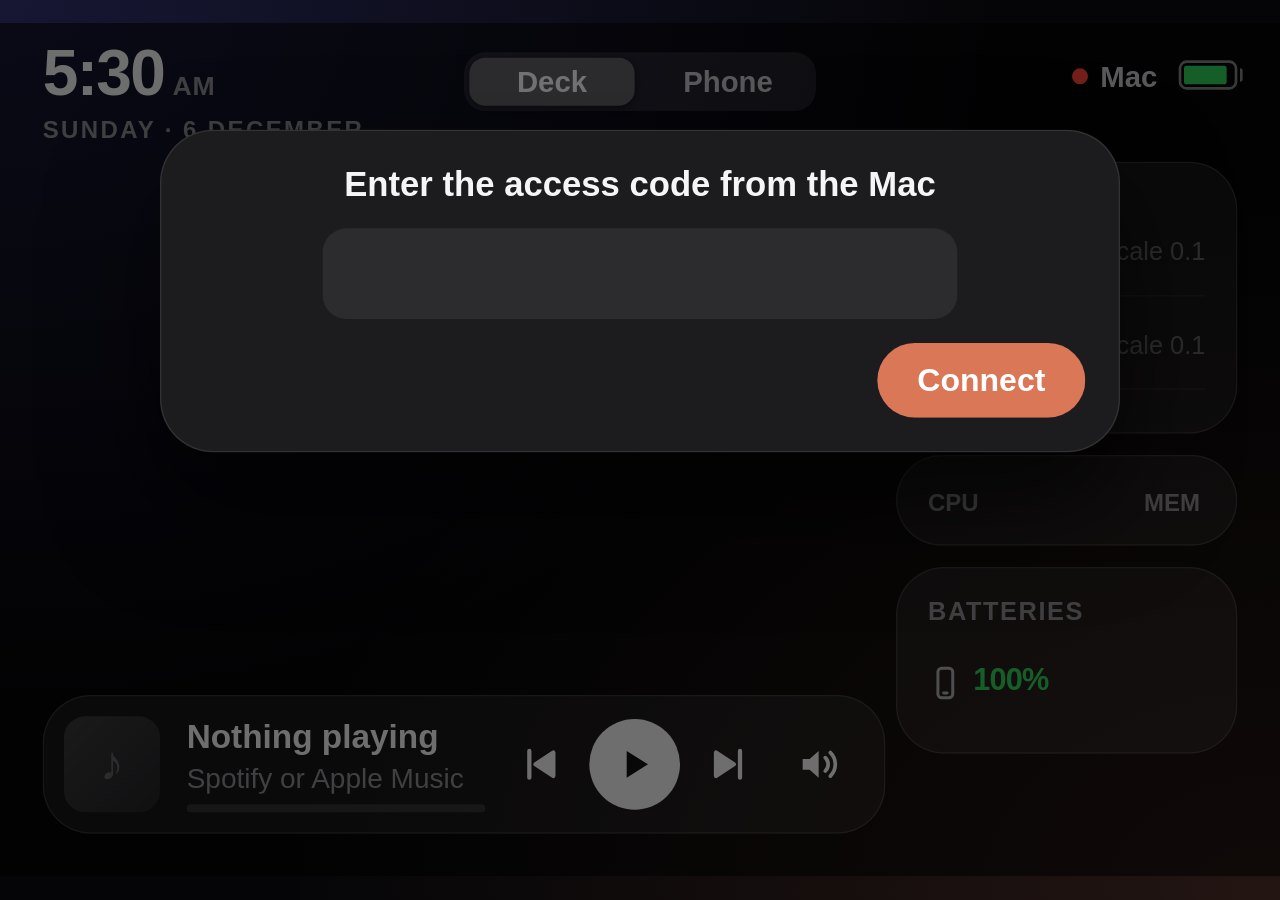
==== Sources/oldphonedeck/web/index.html @ edf85bb1 "Internet with two graphs, and an Activity card - Stats: /stats adds net.historyUp next to the existi" ====
<!DOCTYPE html>
<html>
<head>
<meta charset="utf-8">
<!-- OldPhoneDeck: a Stream Deck–style home for a phone in landscape.
     Must run in iOS 8/9 Safari (iPhone 4S): ES5 syntax only, no fetch, no flex gap, no Intl.
     Modern iPhones additionally get a Phone tab (camera + mic to the Mac) and voice input for Ask Claude. -->
<meta name="viewport" content="width=device-width, initial-scale=1, maximum-scale=1, user-scalable=no, viewport-fit=cover">
<meta name="apple-mobile-web-app-capable" content="yes">
<meta name="mobile-web-app-capable" content="yes">
<meta name="apple-mobile-web-app-status-bar-style" content="black-translucent">
<meta name="apple-mobile-web-app-title" content="OldPhoneDeck">
<meta name="theme-color" content="#050507">
<title>OldPhoneDeck</title>
<style>
  html, body { margin: 0; height: 100%; overflow: hidden; color: #f5f5f7;
    background: radial-gradient(ellipse at 0% 0%, rgba(94,92,230,.20), rgba(0,0,0,0) 55%),
                radial-gradient(ellipse at 100% 100%, rgba(217,119,87,.14), rgba(0,0,0,0) 55%), #050507;
    font: 13px -apple-system, "SF Pro Text", "Helvetica Neue", sans-serif; -webkit-font-smoothing: antialiased;
    -webkit-user-select: none; -webkit-touch-callout: none; -webkit-tap-highlight-color: rgba(0,0,0,0); }
  /* Everything is laid out on a stage 320pt tall; its width follows the screen (480 on a 4S, wider on modern phones). */
  #stage { position: absolute; left: 0; top: 0; width: 480px; height: 320px; overflow: hidden;
    -webkit-transform-origin: 0 0; transform-origin: 0 0; }
  /* Measures the notch / Dynamic Island / home-indicator insets (0 on old iOS, which ignores env()). */
  #safe { position: fixed; left: 0; top: 0; visibility: hidden; pointer-events: none;
    padding: env(safe-area-inset-top) env(safe-area-inset-right) env(safe-area-inset-bottom) env(safe-area-inset-left); }
  .view { position: absolute; left: 0; top: 0; right: 0; bottom: 0; display: none; }
  .view.on { display: block; }

  /* ---- status bar ---- */
  #status { position: absolute; left: 0; right: 0; top: 0; height: 46px; z-index: 5; }
  /* Lock-screen style: big rounded time, small caps date underneath. */
  #clock { position: absolute; left: 16px; top: 5px; line-height: 1; }
  #time { font: 700 24px "SF Pro Rounded", ui-rounded, -apple-system, "Helvetica Neue", sans-serif; letter-spacing: -.6px;
    -webkit-font-feature-settings: "tnum"; font-feature-settings: "tnum"; }
  #ampm { font-size: 10px; font-weight: 700; color: #8e8e93; margin-left: 3px; letter-spacing: .3px; }
  #date { display: block; margin-top: 3px; font-size: 9px; font-weight: 600; letter-spacing: .9px; text-transform: uppercase; color: #8e8e93; }
  #seg { position: absolute; left: 50%; top: 11px; margin-left: -66px; width: 132px; height: 22px; display: none;
    background: rgba(118,118,128,.24); border-radius: 8px; }
  #seg div { float: left; width: 62px; height: 18px; margin: 2px; line-height: 18px; text-align: center;
    font-size: 11px; font-weight: 600; color: #c7c7cc; border-radius: 6px; }
  #seg div.on { background: #636366; color: #fff; box-shadow: 0 1px 3px rgba(0,0,0,.4); }
  #right { position: absolute; right: 16px; top: 14px; font-size: 11px; font-weight: 600; color: #c7c7cc; white-space: nowrap; }
  #link { display: inline-block; width: 6px; height: 6px; border-radius: 3px; background: #ff453a; margin-right: 5px; vertical-align: 1px; }
  #link.ok { background: #30d158; }
  .batt { display: inline-block; width: 20px; height: 9px; border: 1px solid rgba(255,255,255,.5); border-radius: 3px;
    position: relative; vertical-align: -1px; margin-left: 8px; }
  .batt:after { content: ""; position: absolute; right: -3px; top: 2px; width: 1.5px; height: 5px; background: rgba(255,255,255,.5); border-radius: 0 1px 1px 0; }
  .batt i { position: absolute; left: 1px; top: 1px; bottom: 1px; border-radius: 1px; background: #fff; }

  /* ---- keys ---- */
  #keys { position: absolute; top: 76px; width: 316px; }
  .key { position: relative; float: left; width: 70px; margin: 0 12px 14px 0; text-align: center; }
  .key.last { margin-right: 0; }
  .cap { width: 70px; height: 70px; border-radius: 18px; position: relative;
    background: linear-gradient(180deg, #303036 0%, #1b1b1f 100%);
    box-shadow: inset 0 1px 0 rgba(255,255,255,.11), inset 0 -1px 0 rgba(0,0,0,.6), 0 3px 0 #0a0a0c, 0 8px 16px rgba(0,0,0,.55);
    -webkit-transition: -webkit-transform .08s, box-shadow .08s; transition: transform .08s, box-shadow .08s; }
  .cap img { position: absolute; left: 10px; top: 10px; width: 50px; height: 50px; }
  .key.down .cap { -webkit-transform: translateY(2px) scale(.97); transform: translateY(2px) scale(.97);
    box-shadow: inset 0 1px 0 rgba(255,255,255,.06), 0 1px 0 #0a0a0c, 0 2px 6px rgba(0,0,0,.5); }
  .key .label { margin-top: 7px; font-size: 10px; font-weight: 500; color: #aeaeb2; white-space: nowrap; overflow: hidden; text-overflow: ellipsis; }
  .key.empty .cap { background: rgba(255,255,255,.03); box-shadow: inset 0 0 0 1px rgba(255,255,255,.12); }
  .key.empty .cap:after { content: "+"; position: absolute; left: 0; right: 0; top: 16px; font-size: 30px; font-weight: 200; color: #636366; }
  .key.claude .cap { background: linear-gradient(180deg, #e8946f 0%, #c55e39 100%);
    box-shadow: inset 0 1px 0 rgba(255,255,255,.30), inset 0 -1px 0 rgba(0,0,0,.25), 0 3px 0 #6b2d16, 0 8px 18px rgba(217,119,87,.35); }
  .key.claude.down .cap { box-shadow: inset 0 1px 0 rgba(255,255,255,.2), 0 1px 0 #6b2d16, 0 2px 8px rgba(217,119,87,.3); }
  .key.claude svg { position: absolute; left: 17px; top: 17px; }
  .key.claude .label { color: #f2b49c; }
  #hint { position: absolute; top: 290px; font-size: 9.5px; color: #48484a; text-align: center; }

  /* ---- widgets ---- */
  .card { position: absolute; border-radius: 18px; box-sizing: border-box; padding: 11px 12px; overflow: hidden;
    background: rgba(255,255,255,.065); box-shadow: inset 0 0 0 .5px rgba(255,255,255,.12); }
  .card h3 { margin: 0 0 7px; font-size: 9.5px; font-weight: 600; letter-spacing: .6px; text-transform: uppercase; color: #8e8e93; }
  .big { font-size: 24px; font-weight: 600; letter-spacing: -.8px; line-height: 26px; white-space: nowrap; }
  .big small { font-size: 10px; font-weight: 600; color: #8e8e93; letter-spacing: 0; margin-left: 3px; }
  .sub { font-size: 10.5px; color: #c7c7cc; margin-top: 3px; white-space: nowrap; }
  .arrow { color: #64d2ff; font-weight: 700; }
  .arrow.up { color: #30d158; }
  /* Deck Internet card: download and upload, each with its own graph, scale and live value */
  #net h3 { margin-bottom: 4px; white-space: nowrap; overflow: hidden; }
  #netTest { float: right; font-weight: 500; letter-spacing: 0; text-transform: none; color: #8e8e93; }
  .nl { position: relative; height: 15px; line-height: 15px; font-size: 9.5px; color: #8e8e93; white-space: nowrap; overflow: hidden; }
  .nl b { font-size: 12.5px; font-weight: 700; color: #f5f5f7; letter-spacing: -.2px; margin-right: 2px;
    -webkit-font-feature-settings: "tnum"; font-feature-settings: "tnum"; }
  .nl .nmax { position: absolute; right: 0; top: 0; color: #636366; }
  #spark, #sparkUp { display: block; margin: 1px 0 3px; }
  .foot { position: absolute; left: 12px; right: 12px; bottom: 9px; font-size: 9px; color: #636366; white-space: nowrap; overflow: hidden; text-overflow: ellipsis; }
  /* Batteries: compact chips, icon + percentage */
  .chip { float: left; width: 50%; height: 30px; position: relative; box-sizing: border-box; padding-right: 6px; }
  .chip svg { position: absolute; left: 0; top: 8px; width: 13px; height: 13px; }
  .chip b { position: absolute; left: 17px; top: 7px; font-size: 11.5px; font-weight: 600; color: #f5f5f7; letter-spacing: -.3px;
    -webkit-font-feature-settings: "tnum"; font-feature-settings: "tnum"; }
  .chip:nth-child(2n) { padding-left: 6px; }
  .chip:nth-child(2n) svg { left: 6px; }
  .chip:nth-child(2n) b { left: 23px; }
  .chip b.mid { color: #ffd60a; }
  .chip b.low { color: #ff453a; }
  .chip b.chg { color: #30d158; }
  .empty-note { font-size: 10px; color: #636366; }
  /* Activity card in the Deck: CPU and GPU over the last 10 minutes, memory and its pressure, swap, busiest apps */
  .cx h3 { position: absolute; left: 12px; right: 12px; top: 9px; margin: 0; white-space: nowrap; overflow: hidden; text-overflow: ellipsis; }
  .cx .cbody { position: absolute; left: 12px; right: 12px; top: 30px; bottom: 10px; }
  .ag, .amem, .atop, .anote { position: absolute; }
  .al { height: 16px; line-height: 14px; font-size: 10px; font-weight: 600; letter-spacing: .3px; color: #8e8e93; white-space: nowrap; overflow: hidden; }
  .al b { font-size: 13px; font-weight: 700; letter-spacing: -.2px; color: #f5f5f7; margin-left: 4px;
    -webkit-font-feature-settings: "tnum"; font-feature-settings: "tnum"; }
  .al .asw { margin-left: 8px; font-weight: 500; letter-spacing: 0; }
  .ag canvas { position: absolute; display: block; }
  .abar { position: absolute; left: 0; right: 0; top: 18px; height: 7px; border-radius: 4px; background: rgba(255,255,255,.12); overflow: hidden; }
  .abar i { display: block; height: 100%; width: 0; border-radius: 4px; background: #30d158; }
  .abar i.warn { background: #ffd60a; }
  .abar i.critical { background: #ff453a; }
  .atop { font-size: 10.5px; line-height: 14px; color: #aeaeb2; white-space: nowrap; overflow: hidden; text-overflow: ellipsis; }
  .atop b { color: #f5f5f7; font-weight: 600; }
  /* One 34pt row (little room): CPU and GPU with a small graph each, then memory with its bar. */
  .arow .ag .al { height: 34px; line-height: 34px; }
  .arow .amem .al { height: 22px; line-height: 24px; }
  .arow .abar { top: 23px; height: 5px; }
  .arow .asw { display: none; }
  .anote { left: 0; right: 0; top: 0; font-size: 11px; line-height: 15px; color: #8e8e93; display: none; background: transparent; }
  .acard.off .ag, .acard.off .amem, .acard.off .atop { visibility: hidden; }
  .acard.off .anote { display: block; }
  /* Deck on a phone in landscape: one 34pt strip, CPU and memory only. */
  .astrip h3, .astrip canvas, .astrip .abar, .astrip .asw, .astrip .atop { display: none; }
  .astrip .cbody { top: 0; bottom: 0; }
  .astrip .anote { line-height: 34px; white-space: nowrap; overflow: hidden; text-overflow: ellipsis; }
  .astrip .al { height: 34px; line-height: 34px; font-size: 9px; letter-spacing: 0; }
  .astrip .amem .al { text-align: right; }
  .astrip .al b { font-size: 12px; margin-left: 2px; }
  .astrip .al b.warn { color: #ffd60a; }
  .astrip .al b.critical { color: #ff453a; }
  /* ---- now playing ---- */
  #music { position: absolute; height: 52px; padding: 0; }
  #mArt { position: absolute; left: 8px; top: 8px; width: 36px; height: 36px; border-radius: 8px;
    background: linear-gradient(135deg, #3a3a3c, #232326); box-shadow: 0 2px 6px rgba(0,0,0,.4); }
  #mArt.none { visibility: hidden; }
  #mNote { position: absolute; left: 8px; top: 8px; width: 36px; height: 36px; border-radius: 8px; text-align: center;
    line-height: 36px; font-size: 18px; color: #636366; background: linear-gradient(135deg, #3a3a3c, #232326); }
  #mInfo { position: absolute; left: 54px; right: 150px; top: 9px; }
  #mTitle { font-size: 12.5px; font-weight: 600; white-space: nowrap; overflow: hidden; text-overflow: ellipsis; }
  #mArtist { font-size: 10.5px; color: #8e8e93; margin-top: 2px; white-space: nowrap; overflow: hidden; text-overflow: ellipsis; }
  #mProg { position: absolute; left: 54px; right: 150px; bottom: 8px; height: 3px; border-radius: 2px; background: rgba(255,255,255,.12); overflow: hidden; }
  #mProg i { display: block; height: 100%; width: 0; background: rgba(255,255,255,.75); border-radius: 2px; }
  #mBtns { position: absolute; right: 8px; top: 9px; width: 138px; height: 34px; }
  .mb { float: left; width: 34px; height: 34px; border-radius: 17px; position: relative; }
  .mb svg { position: absolute; left: 9px; top: 9px; }
  .mb.play { background: #f5f5f7; margin: 0 1px; }
  .mb.down { -webkit-transform: scale(.9); transform: scale(.9); opacity: .7; }
  .mb.vol.on { background: #3a3a3c; }
  /* volume strip: replaces title + progress while open */
  .mvol { position: absolute; left: 6px; right: 146px; top: 9px; height: 34px; display: none; }
  .card.vol .mvol { display: block; }
  #music.vol #mInfo, #music.vol #mProg, #music.vol #mArt, #music.vol #mNote { display: none; }
  .vstep { position: absolute; top: 0; width: 30px; height: 34px; line-height: 32px; text-align: center; font-size: 20px; font-weight: 500; color: #f5f5f7; }
  .vstep.down { opacity: .5; }
  .vstep.vdn { left: 0; }
  .vstep.vup { right: 0; }
  .mvolbar { position: absolute; left: 32px; right: 32px; top: 6px; height: 22px; border-radius: 11px; background: rgba(255,255,255,.12); overflow: hidden; }
  .mvolbar i { position: absolute; left: 0; top: 0; bottom: 0; width: 0; background: #0a84ff; }
  .mvolbar.sending i { background: #5e9fe0; }
  .mvolbar.sending .mvollbl { opacity: .7; }
  .mvollbl { position: absolute; left: 0; right: 0; top: 0; line-height: 22px; text-align: center; font-size: 10.5px; font-weight: 600; color: #fff;
    text-shadow: 0 1px 2px rgba(0,0,0,.6); }

  /* ---- Phone tab (modern iPhones) ---- */
  #pvBox { position: absolute; left: 16px; top: 42px; height: 264px; border-radius: 18px; overflow: hidden;
    background: #111114; box-shadow: inset 0 0 0 .5px rgba(255,255,255,.12); }
  #pv { width: 100%; height: 100%; object-fit: cover; display: block; }
  #pvOff { position: absolute; left: 0; right: 0; top: 122px; text-align: center; color: #636366; font-size: 12px; }
  #pCtl { position: absolute; top: 42px; }
  .pbtn { height: 52px; border-radius: 15px; margin-bottom: 9px; padding: 9px 13px; box-sizing: border-box;
    background: linear-gradient(180deg, #303036 0%, #1b1b1f 100%);
    box-shadow: inset 0 1px 0 rgba(255,255,255,.10), 0 3px 0 #0a0a0c, 0 6px 12px rgba(0,0,0,.5); }
  .pbtn b { display: block; font-size: 12px; font-weight: 600; }
  .pbtn span { display: block; font-size: 10px; color: #8e8e93; margin-top: 2px; white-space: nowrap; overflow: hidden; text-overflow: ellipsis; }
  .pbtn.small { height: 36px; padding-top: 11px; }
  .pbtn.on { background: linear-gradient(180deg, #34c759 0%, #248a3d 100%); box-shadow: inset 0 1px 0 rgba(255,255,255,.25), 0 3px 0 #0f3d1b, 0 6px 14px rgba(52,199,89,.3); }
  .pbtn.on span { color: #d8f5df; }
  .pbtn.down { -webkit-transform: translateY(2px); transform: translateY(2px); }
  #pNote { font-size: 9.5px; color: #8e8e93; line-height: 13px; margin-top: 4px; word-break: break-all; }
  #pSetup { position: absolute; left: 16px; right: 16px; top: 42px; border-radius: 18px; padding: 14px; background: #1c1c1e;
    box-shadow: inset 0 0 0 .5px rgba(255,255,255,.1); display: none; }
  #pSetup h2 { margin: 0 0 10px; font-size: 13px; font-weight: 600; }
  #pSetup p { margin: 0 0 8px; font-size: 11.5px; line-height: 16px; color: #d1d1d6; }
  #pSetup a { color: #64d2ff; }

  /* ---- sheets ---- */
  .scrim { position: absolute; left: 0; top: 0; right: 0; bottom: 0; background: rgba(0,0,0,.55); z-index: 10; display: none; }
  .scrim.on { display: block; }
  .sheet { position: absolute; top: 8px; left: 50%; width: 360px; margin-left: -180px; border-radius: 20px; padding: 13px; box-sizing: border-box;
    background: #1c1c1e; box-shadow: inset 0 0 0 .5px rgba(255,255,255,.1), 0 20px 40px rgba(0,0,0,.6); }
  .sheet h2 { margin: 0 0 9px; font-size: 13px; font-weight: 600; }
  .sheet h2 small { font-size: 10.5px; font-weight: 500; color: #8e8e93; }
  .dot { display: inline-block; width: 8px; height: 8px; border-radius: 4px; background: #d97757; margin-right: 6px; }
  #askText { width: 100%; height: 56px; box-sizing: border-box; border: 0; border-radius: 11px; padding: 8px 10px; resize: none;
    background: #2c2c2e; color: #fff; font: 14px -apple-system, "Helvetica Neue", sans-serif; -webkit-user-select: text; outline: none; }
  .btns { margin-top: 9px; overflow: hidden; }
  .btn { float: right; margin-left: 8px; padding: 0 15px; height: 28px; line-height: 28px; border-radius: 14px; font-size: 12px; font-weight: 600;
    background: #3a3a3c; color: #fff; }
  .btn.primary { background: #d97757; }
  .opt { float: left; font-size: 10.5px; color: #8e8e93; line-height: 28px; }
  .opt input { vertical-align: -2px; }
  #askMic { float: left; width: 28px; height: 28px; border-radius: 14px; background: #3a3a3c; margin-right: 8px; position: relative; display: none; }
  #askMic.live { background: #ff453a; }
  #askMic svg { position: absolute; left: 7px; top: 5px; }
  #edit .sheet { left: 8px; right: 8px; width: auto; margin-left: 0; top: 8px; bottom: 8px; padding: 10px 10px 0; }
  #filter { position: absolute; left: 10px; right: 150px; top: 10px; height: 28px; box-sizing: border-box; border: 0; border-radius: 9px;
    background: #2c2c2e; color: #fff; padding: 0 10px; font-size: 13px; outline: none; -webkit-user-select: text; }
  #edit .btns { position: absolute; right: 10px; top: 10px; margin: 0; }
  #editCount { position: absolute; left: 12px; top: 44px; font-size: 10px; color: #8e8e93; }
  #editSlots { position: absolute; right: 12px; top: 40px; font-size: 10px; color: #8e8e93; }
  #editSlots span { display: inline-block; margin-left: 4px; padding: 0 8px; height: 18px; line-height: 18px; border-radius: 9px;
    background: #2c2c2e; color: #c7c7cc; font-weight: 600; }
  #editSlots span.on { background: #0a84ff; color: #fff; }
  #editList { position: absolute; left: 6px; right: 6px; top: 60px; bottom: 0; overflow-y: scroll; -webkit-overflow-scrolling: touch; }
  .erow { height: 34px; position: relative; border-bottom: .5px solid rgba(255,255,255,.08); }
  .erow img { position: absolute; left: 30px; top: 4px; width: 26px; height: 26px; }
  .erow .nm { position: absolute; left: 64px; right: 40px; top: 9px; font-size: 13px; white-space: nowrap; overflow: hidden; text-overflow: ellipsis; }
  .erow .ck { position: absolute; left: 4px; top: 8px; width: 18px; height: 18px; border-radius: 9px; box-shadow: inset 0 0 0 1.5px #48484a;
    text-align: center; line-height: 18px; font-size: 11px; font-weight: 700; color: #fff; }
  .erow.on .ck { background: #0a84ff; box-shadow: none; }
  .erow .up { position: absolute; right: 4px; top: 4px; width: 30px; height: 26px; line-height: 26px; text-align: center; color: #8e8e93; }
  .erow.full { opacity: .35; }

  #toast { position: absolute; left: 50%; top: 38px; -webkit-transform: translateX(-50%); transform: translateX(-50%); z-index: 20;
    background: rgba(44,44,46,.95); padding: 6px 12px; border-radius: 12px; font-size: 11px; font-weight: 500; white-space: nowrap; display: none; }
  #login .sheet { top: 40px; text-align: center; }
  #code { width: 70%; height: 32px; border: 0; border-radius: 9px; background: #2c2c2e; color: #fff; text-align: center; font-size: 16px; }
</style>
</head>
<body>
<div id="safe"></div>
<div id="stage">
  <div id="toast"></div>

  <!-- The deck: 8 keys + widgets -->
  <div id="deck" class="view on">
    <div id="keys"></div>
    <div id="hint">Hold any key to choose apps</div>
    <div id="music" class="card">
      <div id="mNote">♪</div><img id="mArt" class="none" alt="">
      <div id="mInfo"><div id="mTitle">Nothing playing</div><div id="mArtist">Spotify or Apple Music</div></div>
      <div id="mProg"><i id="mProgFill"></i></div>
      <div id="mVol" class="mvol"><div class="vstep vdn" id="mVolDown">&minus;</div><div id="mVolBar" class="mvolbar"><i id="mVolFill"></i><div id="mVolLbl" class="mvollbl"></div></div><div class="vstep vup" id="mVolUp">+</div></div>
      <div id="mBtns">
        <div class="mb" id="mPrev"><svg width="16" height="16" viewBox="0 0 16 16"><path d="M3.5 3v10M12.5 3.6v8.8L5.8 8z" fill="#f5f5f7" stroke="#f5f5f7" stroke-width="1.6" stroke-linejoin="round" stroke-linecap="round"/></svg></div>
        <div class="mb play" id="mPlay"></div>
        <div class="mb" id="mNext"><svg width="16" height="16" viewBox="0 0 16 16"><path d="M12.5 3v10M3.5 3.6v8.8L10.2 8z" fill="#f5f5f7" stroke="#f5f5f7" stroke-width="1.6" stroke-linejoin="round" stroke-linecap="round"/></svg></div>
        <div class="mb vol" id="mVolBtn"><svg width="16" height="16" viewBox="0 0 16 16"><path d="M2 6h2.6L8 3v10L4.6 10H2z" fill="#f5f5f7"/><path d="M10.5 5.5a3.5 3.5 0 0 1 0 5M12.4 3.6a6.2 6.2 0 0 1 0 8.8" stroke="#f5f5f7" stroke-width="1.4" fill="none" stroke-linecap="round"/></svg></div>
      </div>
    </div>
    <div id="net" class="card">
      <h3><span id="netTest"></span><span id="netTitle">Internet</span></h3>
      <div class="nl"><span class="arrow">↓</span> <b id="down">–</b>Mbps<span class="nmax" id="downMax"></span></div>
      <canvas id="spark" width="208" height="36"></canvas>
      <div class="nl"><span class="arrow up">↑</span> <b id="up">–</b>Mbps<span class="nmax" id="upMax"></span></div>
      <canvas id="sparkUp" width="208" height="36"></canvas>
    </div>
    <div id="act" class="card cx"><h3>Activity</h3><div class="cbody"></div></div>
    <div id="bat" class="card"><h3>Batteries</h3><div id="batList"></div></div>
  </div>

  <!-- Modern iPhones only: camera + mic to the Mac (needs HTTPS) -->
  <div id="phone" class="view">
    <div id="pvBox"><video id="pv" playsinline muted autoplay></video><div id="pvOff">Camera off</div></div>
    <div id="pCtl">
      <div class="pbtn" id="pCam"><b>Camera</b><span>Off</span></div>
      <div class="pbtn" id="pMic"><b>Microphone</b><span>Off</span></div>
      <div class="pbtn small" id="pFlip"><b>Flip camera</b></div>
      <div id="pNote"></div>
    </div>
    <div id="pSetup">
      <h2>One-time setup for camera &amp; mic</h2>
      <p>1. <a href="/oldphonedeck.mobileconfig">Download the OldPhoneDeck profile</a>, tap <b>Allow</b>, then Settings → <b>Profile Downloaded</b> → Install.</p>
      <p>2. Settings → General → About → <b>Certificate Trust Settings</b> → turn on OldPhoneDeck CA.</p>
      <p>3. Open the <a id="httpsLink" href="#">secure deck</a>, then Share → Add to Home Screen.</p>
    </div>
  </div>

  <div id="status">
    <div id="clock"><span id="time">–</span><span id="ampm"></span><span id="date"></span></div>
    <div id="seg"><div data-view="deck" class="on">Deck</div><div data-view="phone">Phone</div></div>
    <div id="right"><span id="link"></span><span id="macName">Mac</span><span id="phoneBatt" style="display:none"><span class="batt"><i id="phoneBattFill"></i></span></span></div>
  </div>

  <!-- Ask Claude -->
  <div id="claude" class="scrim">
    <div class="sheet">
      <h2><span class="dot"></span>Take a note <small>· starts a new Claude chat</small></h2>
      <textarea id="askText" placeholder="Tap 🎤 on the keyboard and speak…"></textarea>
      <div class="btns">
        <div id="askMic"><svg width="14" height="18" viewBox="0 0 14 18"><rect x="4" y="0" width="6" height="11" rx="3" fill="#fff"/><path d="M1 8a6 6 0 0 0 12 0M7 14v3" stroke="#fff" stroke-width="1.6" fill="none" stroke-linecap="round"/></svg></div>
        <div class="btn primary" id="askSend">Start chat</div>
        <div class="btn" id="askCancel">Cancel</div>
      </div>
    </div>
  </div>

  <!-- Choose the 7 apps -->
  <div id="edit" class="scrim">
    <div class="sheet">
      <input id="filter" placeholder="Search apps" autocorrect="off" autocapitalize="none">
      <div class="btns"><div class="btn primary" id="editSave">Save</div><div class="btn" id="editCancel">Cancel</div></div>
      <div id="editCount"></div>
      <div id="editSlots">Keys<span data-n="7">8</span><span data-n="9">10</span><span data-n="11">12</span></div>
      <div id="editList"></div>
    </div>
  </div>

  <div id="login" class="scrim">
    <div class="sheet">
      <h2>Enter the access code from the Mac</h2>
      <input id="code" autocapitalize="none" autocorrect="off">
      <div class="btns"><div class="btn primary" id="go">Connect</div></div>
    </div>
  </div>
</div>

<script>
(function () {
  'use strict';
  var $ = function (id) { return document.getElementById(id); };
  var APP_SLOTS = 7;   // app keys; Take note is one more. Set from the Mac (/launcher "slots"): 7, 9 or 11
  var KEY = 70, GAP = 12, ROWH = 104;   // key cap, gap between keys, row height (cap + label + margin)
  function keyCols() { return (APP_SLOTS + 1) / 2; }
  function keysW() { return keyCols() * (KEY + GAP) - GAP; }
  // Places the key grid inside a box: shrinks it (never enlarges) to fit, centers it horizontally.
  function placeKeys(left, top, avail) {
    var s = Math.min(1, avail / keysW()), k = $('keys');
    k.style.width = keysW() + 'px';
    k.style.webkitTransformOrigin = k.style.transformOrigin = '0 0';
    k.style.webkitTransform = k.style.transform = 'scale(' + s + ')';
    px(k, { left: left + (avail - keysW() * s) / 2, top: top });
    return Math.round(2 * ROWH * s);
  }
  var modern = 'isSecureContext' in window;   // iOS 11.1+; the 4S is never "modern"

  // ---------- plumbing ----------
  function store(k, v) { try { if (v === undefined) return localStorage.getItem(k); localStorage.setItem(k, v); } catch (e) { return null; } }
  var m = /k=([a-z0-9]+)/.exec(location.hash);
  var token = m ? m[1] : store('token');
  if (m) store('token', token);
  function url(path, extra) { return path + '?k=' + token + (extra ? '&' + extra : ''); }
  function xhr(method, path, body, cb) {
    var r = new XMLHttpRequest();
    r.open(method, path, true);
    if (body !== null && body !== undefined) r.setRequestHeader('Content-Type', 'application/x-www-form-urlencoded');
    r.onload = function () {
      // The Mac refuses actions that type or run things when the page is on plain http (see Security.swift).
      if (r.status === 403 && r.responseText.indexOf('HTTPS required') === 0) toast('Only from the https page');
      if (cb) cb(r.status, r.responseText);
    };
    r.onerror = function () { if (cb) cb(0, ''); };
    r.send(body === undefined ? null : body);
  }
  function toast(msg) {
    var t = $('toast'); t.textContent = msg; t.style.display = 'block';
    clearTimeout(toast.t); toast.t = setTimeout(function () { t.style.display = 'none'; }, 1700);
  }
  // Tap handler: instant on touch (no 300 ms delay), works with a mouse too, shows a pressed state.
  function tap(el, fn, hold) {
    var moved, held, timer;
    el.addEventListener('touchstart', function (e) {
      moved = false; held = false; el.className += ' down';
      if (hold) timer = setTimeout(function () { held = true; unpress(); hold(e); }, 550);
    });
    el.addEventListener('touchmove', function () { moved = true; clearTimeout(timer); unpress(); });
    el.addEventListener('touchend', function (e) {
      e.preventDefault(); clearTimeout(timer); unpress();
      if (!moved && !held) fn(e);
    });
    el.addEventListener('click', function (e) { fn(e); });
    function unpress() { el.className = el.className.replace(/ down/g, ''); }
  }
  function px(el, props) { for (var k in props) el.style[k] = props[k] + 'px'; }

  // ---------- layout ----------
  // Landscape: the stage is 320pt tall and as wide as the screen's shape (480 on a 4S, ~700 on an iPhone 17).
  // Portrait (modern phones held upright): 360pt wide, keys on top, widgets below.
  // The stage sits inside the safe area; the page background fills the rest of the screen.
  var W = 480, H = 320, portrait = false;
  function insets() {
    var cs = window.getComputedStyle($('safe'));
    return { t: parseFloat(cs.paddingTop) || 0, r: parseFloat(cs.paddingRight) || 0,
             b: parseFloat(cs.paddingBottom) || 0, l: parseFloat(cs.paddingLeft) || 0 };
  }
  function fit() {
    var iw = window.innerWidth, ih = window.innerHeight, ins = insets();
    var aw = iw - ins.l - ins.r, ah = ih - ins.t - ins.b;
    portrait = modern && ah > aw * 1.2;
    if (portrait) { W = 360; H = Math.max(520, Math.round(360 * ah / aw)); }
    else { H = 320; W = Math.max(480, Math.min(760, Math.round(320 * aw / ah))); }
    var s = Math.min(aw / W, ah / H), st = $('stage');
    st.style.width = W + 'px'; st.style.height = H + 'px';
    st.style.webkitTransform = st.style.transform = 'scale(' + s + ')';
    st.style.left = ins.l + (aw - W * s) / 2 + 'px';
    st.style.top = ins.t + (ah - H * s) / 2 + 'px';
    layout();
  }
  function layout() {
    // Compact widgets: Internet (number + small graph) and Batteries (icon + %), stacked in one narrow column.
    var net = $('net'), bat = $('bat'), act = $('act'), cardW, netH = 104, batH, actH, actW = 0, actMode;
    net.className = bat.className = 'card';
    $('hint').style.display = 'none';
    if (portrait) {
      // Everything in one centered stack: keys, now playing, then the two widgets side by side.
      var kh = Math.round(2 * ROWH * Math.min(1, (W - 32) / keysW()));
      actH = 140; actW = W - 32; actMode = 'wide';   // under the two widgets, full width: graphs side by side, memory, busiest apps
      var stackH = kh + 8 + 58 + 12 + netH + 10 + actH, top = Math.max(90, Math.round((H - stackH) / 2) + 10);
      $('seg').style.top = '50px';
      placeKeys(16, top, W - 32);
      px($('music'), { left: 16, top: top + kh + 4, width: W - 32 });
      cardW = (W - 42) / 2; batH = netH;
      var cardTop = top + kh + 4 + 58 + 12;
      px(net, { left: 16, top: cardTop, width: cardW, height: netH });
      px(bat, { left: 16 + cardW + 10, top: cardTop, width: cardW });
      px(act, { left: 16, top: cardTop + netH + 10, width: W - 32, height: actH });
      var pvH = Math.round((W - 32) * 3 / 4);
      px($('pvBox'), { left: 16, top: 72, width: W - 32, height: pvH });
      px($('pCtl'), { left: 16, top: 72 + pvH + 14, width: W - 32 });
    } else {
      $('seg').style.top = '11px';
      cardW = W >= 640 ? 150 : 128;
      var right = W - 16, colLeft = right - cardW;
      var keysArea = colLeft - 16 - 16;                       // left column: keys on top, now playing below
      placeKeys(16, 52, keysArea);
      px($('music'), { left: 16, top: 252, width: Math.max(316, keysArea) });
      // The column is 252pt tall: Internet's two graphs, a 34pt Activity strip (CPU and memory: is the Mac
      // struggling?) and two rows of batteries. GPU, swap and busiest apps show when the phone is upright.
      netH = 102; actH = 34; actMode = 'strip';
      batH = 304 - (52 + netH + 8 + actH + 8);
      px(net, { left: colLeft, top: 52, width: cardW, height: netH });
      px(act, { left: colLeft, top: 52 + netH + 8, width: cardW, height: actH });
      px(bat, { left: colLeft, top: 52 + netH + 8 + actH + 8, width: cardW });
      var ctlW = W >= 640 ? 180 : 150;
      px($('pvBox'), { left: 16, top: 42, width: W - 32 - ctlW - 12, height: 264 });
      px($('pCtl'), { left: W - 16 - ctlW, top: 42, width: ctlW });
    }
    batteryRows = Math.max(2, Math.floor((batH - 40) / 30)) * 2;   // max chips that fit, two per row
    var sw = cardW - 24, sh = Math.floor((netH - 69) / 2), sp = [$('spark'), $('sparkUp')];
    for (var si = 0; si < 2; si++) { sp[si].width = sw * 2; sp[si].height = sh * 2; px(sp[si], { width: sw, height: sh }); }
    drawSpark(lastHistory, lastHistoryUp);
    deckActSize(actMode, actW || cardW, actH);
    renderBatteries(lastBatteries);
  }
  window.addEventListener('resize', fit);
  window.addEventListener('orientationchange', function () { setTimeout(fit, 300); });

  // ---------- views (Deck, plus Phone on modern iPhones) ----------
  var view = 'deck';
  function show(name) {
    view = name;
    $('deck').className = 'view' + (name === 'deck' ? ' on' : '');
    $('phone').className = 'view' + (name === 'phone' ? ' on' : '');
    var segs = $('seg').children;
    for (var i = 0; i < segs.length; i++) segs[i].className = segs[i].getAttribute('data-view') === name ? 'on' : '';
    if (name === 'phone') phoneEnter(); else pollStats();
    store('view', name);
  }
  if (modern) {
    $('seg').style.display = 'block';
    var segs = $('seg').children;
    for (var i = 0; i < segs.length; i++) (function (s) { tap(s, function () { show(s.getAttribute('data-view')); }); })(segs[i]);
  }
  function sheet(id, on) { $(id).className = 'scrim' + (on ? ' on' : ''); }
  window.deckHome = function () { sheet('claude', false); sheet('edit', false); show('deck'); };

  // ---------- clock ----------
  var DAYS = ['Sunday', 'Monday', 'Tuesday', 'Wednesday', 'Thursday', 'Friday', 'Saturday'];
  var MONTHS = ['January', 'February', 'March', 'April', 'May', 'June', 'July', 'August', 'September', 'October', 'November', 'December'];
  function tick() {
    var d = new Date();
    // Keep the device's 12/24h preference: split "1:31:05 AM" into "1:31" + "AM".
    var m = /(\d{1,2}[:.]\d{2})(?:[:.]\d{2})?\s*([^\d\s]*)/.exec(d.toLocaleTimeString()) || [];
    $('time').textContent = m[1] || (d.getHours() + ':' + ('0' + d.getMinutes()).slice(-2));
    $('ampm').textContent = m[2] || '';
    $('date').textContent = DAYS[d.getDay()] + ' · ' + d.getDate() + ' ' + MONTHS[d.getMonth()];
  }
  setInterval(tick, 10000);

  // ---------- keys ----------
  var launcher = { selected: null, all: [] };
  // A notepad with a pencil: quick capture that becomes a Claude conversation.
  var CLAUDE_SVG = '<svg width="36" height="36" viewBox="0 0 36 36">' +
    '<rect x="7" y="5" width="19" height="26" rx="4.5" fill="#fff"/>' +
    '<path d="M11.5 13h10M11.5 18h10M11.5 23h6" stroke="#c55e39" stroke-width="2.2" stroke-linecap="round"/>' +
    '<path d="M24 26.5l6.5-6.5 2.5 2.5-6.5 6.5-3.3.8z" fill="#fff" stroke="#c55e39" stroke-width="1.6" stroke-linejoin="round"/></svg>';
  function byPath(p) {
    for (var i = 0; i < launcher.all.length; i++) if (launcher.all[i].path === p) return launcher.all[i];
    return null;
  }
  function loadKeys() {
    xhr('GET', url('/launcher'), null, function (s, text) {
      if (s !== 200) return;
      launcher = JSON.parse(text);
      if (launcher.slots) APP_SLOTS = launcher.slots;
      renderKeys(); layout();
    });
  }
  function key(cls, label, inner, onTap, onHold) {
    var k = document.createElement('div');
    k.className = 'key ' + cls;
    k.innerHTML = '<div class="cap">' + inner + '</div><div class="label"></div>';
    k.lastChild.textContent = label;
    tap(k, onTap, onHold);
    return k;
  }
  function renderKeys() {
    var box = $('keys'), apps = [];
    (launcher.selected || []).forEach(function (p) { var a = byPath(p); if (a && apps.length < APP_SLOTS) apps.push(a); });
    box.innerHTML = '';
    for (var i = 0; i < APP_SLOTS; i++) {
      (function (a) {
        if (!a) { box.appendChild(key('empty', 'Add', '', openEditor, openEditor)); return; }
        box.appendChild(key('', a.name, '<img src="' + url('/icon', 'path=' + encodeURIComponent(a.path)) + '">', function () {
          xhr('POST', url('/launch'), 'path=' + encodeURIComponent(a.path), function (s) { toast(s === 200 ? 'Opening ' + a.name : 'Launch failed'); });
        }, openEditor));
      })(apps[i]);
    }
    box.appendChild(key('claude', 'Take note', CLAUDE_SVG, openClaude, function () {
      xhr('POST', url('/claude'), 'text=', function () { toast('Claude is open on the Mac'); });
    }));
    // Last key of each row has no right margin (the row count is 2, columns depend on APP_SLOTS).
    for (var j = 0; j < box.children.length; j++) if ((j + 1) % keyCols() === 0) box.children[j].className += ' last';
  }

  // ---------- editor (hold any key) ----------
  var draft = [], draftSlots = APP_SLOTS;
  function openEditor() {
    draftSlots = APP_SLOTS;
    draft = (launcher.selected || []).slice(0, draftSlots);
    $('filter').value = '';
    sheet('edit', true);
    renderEditor();
  }
  function renderEditor() {
    var box = $('editList'), q = $('filter').value.toLowerCase();
    box.innerHTML = '';
    $('editCount').textContent = draft.length + ' of ' + draftSlots + ' apps · ▲ moves an app earlier';
    var sl = $('editSlots').getElementsByTagName('span');
    for (var i = 0; i < sl.length; i++) sl[i].className = +sl[i].getAttribute('data-n') === draftSlots ? 'on' : '';
    var chosen = draft.map(byPath).filter(function (a) { return a; });
    var rest = launcher.all.filter(function (a) { return draft.indexOf(a.path) < 0; });
    chosen.concat(rest).forEach(function (a) {
      if (q && a.name.toLowerCase().indexOf(q) < 0) return;
      var idx = draft.indexOf(a.path), on = idx >= 0, full = !on && draft.length >= draftSlots;
      var row = document.createElement('div');
      row.className = 'erow' + (on ? ' on' : '') + (full ? ' full' : '');
      row.innerHTML = '<div class="ck">' + (on ? idx + 1 : '') + '</div><img><div class="nm"></div>' + (idx > 0 ? '<div class="up">▲</div>' : '');
      row.children[1].src = url('/icon', 'path=' + encodeURIComponent(a.path));
      row.children[2].textContent = a.name;
      if (idx > 0) row.lastChild.addEventListener('click', function (e) {
        e.stopPropagation(); draft.splice(idx, 1); draft.splice(idx - 1, 0, a.path); renderEditor();
      });
      row.addEventListener('click', function () {
        if (on) draft.splice(idx, 1);
        else if (full) return toast('All ' + draftSlots + ' app keys are used: remove one first');
        else draft.push(a.path);
        renderEditor();
      });
      box.appendChild(row);
    });
  }
  $('filter').addEventListener('input', renderEditor);
  (function () {
    var sl = $('editSlots').getElementsByTagName('span');
    for (var i = 0; i < sl.length; i++) (function (el) {
      tap(el, function () { draftSlots = +el.getAttribute('data-n'); draft = draft.slice(0, draftSlots); renderEditor(); });
    })(sl[i]);
  })();
  tap($('editCancel'), function () { sheet('edit', false); });
  tap($('editSave'), function () {
    xhr('POST', url('/launcher'), 'slots=' + draftSlots + '&paths=' + encodeURIComponent(draft.join('\n')), function (s) {
      if (s !== 200) return toast('Save failed');
      launcher.selected = draft.slice();
      APP_SLOTS = draftSlots;
      renderKeys(); layout(); sheet('edit', false); toast('Keys saved');
    });
  });

  // ---------- Ask Claude ----------
  // Modern iPhone over HTTPS: Safari's speech recognition starts listening right away.
  // Otherwise (the 4S): focus the field so the keyboard's 🎤 dictation key is one tap away.
  var ask = $('askText');
  var Recognition = window.SpeechRecognition || window.webkitSpeechRecognition;
  var canListen = !!(Recognition && window.isSecureContext), rec = null;
  if (canListen) { $('askMic').style.display = 'block'; ask.placeholder = 'Listening… speak now'; }
  function listen() {
    if (rec) { rec.stop(); return; }
    rec = new Recognition();
    rec.lang = navigator.language || 'en-US';
    rec.interimResults = true;
    rec.continuous = false;
    var finalText = '';
    rec.onresult = function (e) {
      var interim = '';
      for (var i = e.resultIndex; i < e.results.length; i++) {
        if (e.results[i].isFinal) finalText += e.results[i][0].transcript; else interim += e.results[i][0].transcript;
      }
      ask.value = finalText + interim;
    };
    rec.onerror = function (e) { toast(e.error === 'not-allowed' ? 'Allow microphone + speech for this page' : 'Could not hear you'); };
    rec.onend = function () {
      rec = null; $('askMic').className = '';
      if (finalText) sendAsk();   // stop talking → the chat starts
    };
    $('askMic').className = 'live';
    rec.start();
  }
  function openClaude() {
    sheet('claude', true);
    if (canListen) { ask.value = ''; listen(); } else ask.focus();   // both must happen inside the tap
  }
  function sendAsk() {
    var text = ask.value.replace(/^\s+|\s+$/g, '');
    if (!text) { if (!canListen) ask.focus(); return toast('Say or type something first'); }
    // Always sent: the note opens and starts a fresh conversation in Claude on the Mac.
    xhr('POST', url('/claude'), 'text=' + encodeURIComponent('Note: ' + text) + '&send=1', function (s) {
      if (s !== 200) return toast('Could not reach the Mac');
      ask.value = ''; ask.blur(); sheet('claude', false);
      toast('Note sent: new Claude chat started');
    });
  }
  tap($('askMic'), listen);
  tap($('askCancel'), function () { if (rec) rec.abort(); ask.blur(); sheet('claude', false); });
  tap($('askSend'), sendAsk);

  // ---------- widgets ----------
  function fmt(n) { return n >= 100 ? Math.round(n) : n >= 10 ? n.toFixed(0) : n.toFixed(1); }
  function ago(ms) {
    var s = Math.round((Date.now() - ms) / 1000);
    return s < 60 ? 'just now' : s < 3600 ? Math.round(s / 60) + ' min ago' : Math.round(s / 3600) + ' h ago';
  }
  var lastHistory = [], lastHistoryUp = [];
  // Top of a graph's scale: the next 1, 2 or 5 step above the last minute's peak, written at the right.
  function niceMax(h) {
    var m = 0.1, i, p, k, steps = [1, 2, 5, 10];
    for (i = 0; i < h.length; i++) if (h[i] > m) m = h[i];
    p = Math.pow(10, Math.floor(Math.log(m) / Math.LN10));
    for (k = 0; k < 3; k++) if (steps[k] * p >= m) break;
    return steps[k] * p;
  }
  function drawSpark(hist, histUp) {
    lastHistory = hist || []; lastHistoryUp = histUp || [];
    var md = niceMax(lastHistory), mu = niceMax(lastHistoryUp);
    $('downMax').textContent = 'scale ' + (md >= 1 ? Math.round(md) : md.toFixed(1));
    $('upMax').textContent = 'scale ' + (mu >= 1 ? Math.round(mu) : mu.toFixed(1));
    drawLine($('spark'), lastHistory, { rgb: '100,210,255', max: md, slots: 60, lw: 2, grid: 0.5 });
    drawLine($('sparkUp'), lastHistoryUp, { rgb: '48,209,88', max: mu, slots: 60, lw: 2, grid: 0.5 });
  }
  // Line + fading fill on a canvas sized in device pixels. o: rgb ('r,g,b'), max (fixed top, else the
  // data's), slots (fixed number of samples across the width: newest at the right edge), lw, grid (fraction).
  function drawLine(c, hist, o) {
    var g = c.getContext('2d'), w = c.width, h = c.height, n = hist.length, i, max = o.max || 1;
    g.clearRect(0, 0, w, h);
    if (o.grid) {
      g.fillStyle = 'rgba(255,255,255,.08)';
      for (i = 1; i * o.grid < 1; i++) g.fillRect(0, Math.round(h * i * o.grid), w, 1);
    }
    if (n < 2) return;
    if (!o.max) hist.forEach(function (v) { if (v > max) max = v; });
    var step = w / ((o.slots || n) - 1), x0 = w - (n - 1) * step;
    g.beginPath();
    for (i = 0; i < n; i++) {
      var x = x0 + i * step, y = h - 3 - Math.min(1, hist[i] / max) * (h - 6);
      if (i) g.lineTo(x, y); else g.moveTo(x, y);
    }
    g.strokeStyle = 'rgb(' + o.rgb + ')'; g.lineWidth = o.lw || 2.5; g.lineJoin = 'round'; g.stroke();
    g.lineTo(w, h); g.lineTo(x0, h); g.closePath();
    var grad = g.createLinearGradient(0, 0, 0, h);
    grad.addColorStop(0, 'rgba(' + o.rgb + ',.35)'); grad.addColorStop(1, 'rgba(' + o.rgb + ',0)');
    g.fillStyle = grad; g.fill();
  }
  // Small line icons per device kind, drawn like SF Symbols.
  var ICONS = {
    phone: '<rect x="4" y="1" width="6" height="12" rx="1.6"/><path d="M6.3 11h1.4"/>',
    laptop: '<rect x="2.5" y="3" width="9" height="6" rx="1"/><path d="M1 11.5h12"/>',
    keyboard: '<rect x="1" y="3.5" width="12" height="7" rx="1.5"/><path d="M3.5 6h.01M5.8 6h.01M8.2 6h.01M10.5 6h.01M4.5 8.3h5"/>',
    mouse: '<rect x="4" y="1.5" width="6" height="11" rx="3"/><path d="M7 3.5v2"/>',
    trackpad: '<rect x="2" y="2.5" width="10" height="9" rx="1.8"/>',
    'case': '<rect x="2" y="4" width="10" height="7.5" rx="2.5"/><path d="M2 6.5h10"/>',
    headphones: '<path d="M2.2 9V7.2a4.8 4.8 0 0 1 9.6 0V9"/><rect x="1.5" y="8.5" width="2.6" height="4" rx="1"/><rect x="9.9" y="8.5" width="2.6" height="4" rx="1"/>'
  };
  function icon(kind) {
    return '<svg width="14" height="14" viewBox="0 0 14 14" fill="none" stroke="#aeaeb2" stroke-width="1.2" stroke-linecap="round">' +
      (ICONS[kind] || ICONS.keyboard) + '</svg>';
  }
  var phone = null, batteryRows = 4;   // phone: the device's own battery, when the browser exposes it
  window.deckPhone = function (s) { phone = s; renderPhone(); renderBatteries(lastBatteries); };
  function renderPhone() {
    if (!phone) return;
    $('phoneBatt').style.display = '';
    var f = $('phoneBattFill'), pct = Math.round(phone.level * 100);
    f.style.width = Math.max(1, pct * 16 / 100) + 'px';
    f.style.background = phone.charging ? '#30d158' : pct <= 20 ? '#ff453a' : '#fff';
  }
  // Modern Safari can read its own battery via the Battery API where available; harmless elsewhere.
  if (navigator.getBattery) navigator.getBattery().then(function (b) {
    function upd() { window.deckPhone({ level: b.level, charging: b.charging }); }
    upd(); b.addEventListener('levelchange', upd); b.addEventListener('chargingchange', upd);
  });
  var lastBatteries = [];
  function renderBatteries(list) {
    lastBatteries = list || [];
    var rows = lastBatteries.slice();
    if (phone) rows.unshift({ name: 'iPhone', kind: 'phone', level: Math.round(phone.level * 100), charging: phone.charging });
    var box = $('batList');
    if (!rows.length) { box.innerHTML = '<div class="empty-note">No devices reporting</div>'; $('bat').style.height = '64px'; return; }
    box.innerHTML = '';
    var chips = [];
    rows.forEach(function (b) {
      chips.push({ kind: b.kind, level: b.level, charging: b.charging, name: b.name });
      if (b['case'] !== undefined) chips.push({ kind: 'case', level: b['case'], name: b.name + ' case' });
    });
    chips = chips.slice(0, batteryRows);
    // Shrink the card to fit: title + one 30pt row per two chips.
    $('bat').style.height = (34 + Math.ceil(chips.length / 2) * 30 + 6) + 'px';
    chips.forEach(function (b) {
      var c = document.createElement('div');
      c.className = 'chip';
      c.title = b.name;
      c.innerHTML = icon(b.kind) + '<b></b>';
      var t = c.lastChild;
      t.textContent = b.level + '%';
      t.className = b.charging ? 'chg' : b.level <= 20 ? 'low' : b.level <= 40 ? 'mid' : '';
      box.appendChild(c);
    });
  }
  function pollStats() {
    if (view !== 'deck') return;
    xhr('GET', url('/stats'), null, function (s, text) {
      $('link').className = s === 200 ? 'ok' : '';
      if (s !== 200) return;
      var d = JSON.parse(text);
      $('macName').textContent = d.mac.replace(/^\S+['’]s?\s+/, '');
      var sp = d.speed || {};
      // Live throughput next to each graph; the last speed test (tap the card) in the title row.
      $('down').textContent = fmt(d.net.rx || 0);
      $('up').textContent = fmt(d.net.tx || 0);
      var nt = $('netTest'), test = sp.down !== undefined ? '↓' + fmt(sp.down) + ' ↑' + fmt(sp.up || 0) : '';
      $('netTitle').textContent = sp.running ? 'Testing…' : 'Internet';
      nt.textContent = test + (test && sp.ping !== undefined ? ' · ' + Math.round(sp.ping) + ' ms' : '');
      function full() { return nt.offsetWidth + $('netTitle').offsetWidth + 10 > nt.parentNode.clientWidth; }
      if (full()) nt.textContent = test;
      if (full()) nt.textContent = '';   // 4S: the speed test stays in the card's tooltip
      $('net').title = sp.at ? 'Tested ' + ago(sp.at) + ': ' + test + (sp.ping !== undefined ? ', ping ' + Math.round(sp.ping) + ' ms' : '') : '';
      drawSpark(d.net.history, d.net.historyUp);
      deckActRefresh();
      renderBatteries(d.batteries);
      renderMusic(d.music);
    });
  }
  setInterval(pollStats, 2000);
  tap($('net'), function () {
    xhr('POST', url('/speedtest'), '', function () { $('netTitle').textContent = 'Testing…'; toast('Running a speed test (~20 s)'); });
  });

  // ---------- Activity card: CPU and GPU over the last 10 minutes, memory and its pressure, swap, busiest apps ----------
  // GET /activity, polled with /stats. mode: 'wide' (phone upright: graphs side by side, memory, busiest apps)
  // or 'strip' (phone in landscape: one 34pt row with CPU and memory in use).
  function gb(b) { return (b / 1073741824).toFixed(b >= 10737418240 ? 0 : 1); }
  var dact = null;
  function deckAct() {
    if (dact) return dact;
    var card = $('act'), body = card.lastChild;
    card.className += ' acard';
    body.innerHTML = '<div class="ag"><div class="al">CPU<b></b></div><canvas></canvas></div>' +
      '<div class="ag"><div class="al">GPU<b></b></div><canvas></canvas></div>' +
      '<div class="amem"><div class="al"><span>MEMORY</span><b></b><span class="asw"></span></div><div class="abar"><i></i></div></div>' +
      '<div class="atop"></div><div class="anote">Loading\u2026</div>';
    var q = function (sel) { return body.querySelectorAll(sel); };
    dact = { mode: '', busy: false, waitUntil: 0, st: { card: card, g: q('.ag'), lbl: q('.ag b'), cv: q('.ag canvas'),
      mem: body.querySelector('.amem'), memB: body.querySelector('.amem b'), sw: body.querySelector('.asw'),
      bar: body.querySelector('.abar i'), memK: body.querySelector('.amem span'), top: body.querySelector('.atop'),
      note: body.querySelector('.anote'), d: null, compact: false } };
    return dact;
  }
  function deckActSize(mode, w, h) {
    var a = deckAct(), st = a.st, r = window.devicePixelRatio || 2, i, gw;
    a.mode = mode;
    st.card.className = st.card.className.replace(/ (astrip|arow)\b/g, '') + (mode === 'strip' ? ' astrip' : '');
    for (i = 0; i < 2; i++) { st.g[i].style.display = ''; st.cv[i].style.display = ''; }
    st.top.style.display = st.sw.style.display = '';
    if (mode === 'strip') {
      // Two cells: CPU and memory in use, the memory value colored by pressure.
      var bw = w - 24;
      st.memK.textContent = 'MEM'; st.compact = true;
      px(st.g[0], { left: 0, top: 0, width: Math.round(bw / 2), height: 34 });
      px(st.mem, { left: Math.round(bw / 2), top: 0, width: bw - Math.round(bw / 2), height: 34 });
      st.g[1].style.display = 'none';
      return deckActDraw();
    }
    function canvas(cv, x, y, wd, ht) {
      cv.width = Math.round(wd * r); cv.height = Math.round(ht * r);
      px(cv, { left: x, top: y, width: wd, height: ht });
    }
    // One row when the card is too short for graphs above a memory bar.
    var row = h - 40 < 74;
    st.memK.textContent = row ? 'MEM' : 'MEMORY';
    st.card.className = st.card.className.replace(/ arow\b/g, '') + (row ? ' arow' : '');
    st.compact = row;
    if (row) {
      // Three equal cells in one row: CPU + graph, GPU + graph, memory + bar.
      gw = (w - 24 - 20) / 3;
      for (i = 0; i < 2; i++) {
        px(st.g[i], { left: i * (gw + 10), top: 0, width: gw, height: 34 });
        canvas(st.cv[i], 64, 7, Math.max(16, gw - 64), 20);
      }
      px(st.mem, { left: 2 * (gw + 10), top: 0, width: gw, height: 34 });
      st.top.style.display = 'none';
      return deckActDraw();
    }
    var bw2 = w - 24, bh = h - 40, MEM = 30, TOP = bh >= 100 ? 18 : 0, gap = 8;
    var gh = Math.max(30, bh - MEM - TOP - gap), side = bw2 >= 260;
    st.top.style.display = TOP ? '' : 'none';
    // Two graphs side by side when there is width, else one above the other.
    for (i = 0; i < 2; i++) {
      gw = side ? (bw2 - 14) / 2 : bw2;
      var hh = side ? gh : gh / 2 - 4;
      px(st.g[i], { left: side ? i * (gw + 14) : 0, top: side ? 0 : i * (gh / 2), width: gw, height: hh });
      canvas(st.cv[i], 0, 17, gw, Math.max(12, hh - 17));
    }
    px(st.mem, { left: 0, top: gh + gap, width: bw2, height: MEM });
    px(st.top, { left: 0, top: gh + gap + MEM, width: bw2 });
    deckActDraw();
  }
  function activityDraw(st) {
    var d = st.d;
    if (!d) return;
    var m = d.mem || {}, hasGpu = d.gpu !== undefined, slots = Math.round(600 / (d.interval || 2));
    var pres = m.pressure || 'normal', memTxt = m.used ? gb(m.used) + ' / ' + gb(m.total) + ' GB' : '';
    var swapTxt = m.swapUsed ? 'swap ' + gb(m.swapUsed) + ' GB' : 'no swap';
    st.lbl[0].textContent = d.cpu + '%';
    st.lbl[1].textContent = hasGpu ? d.gpu + '%' : 'n/a';
    drawLine(st.cv[0], d.cpuHistory || [], { rgb: '100,210,255', max: 100, slots: slots, lw: 2, grid: 0.5 });
    drawLine(st.cv[1], d.gpuHistory || [], { rgb: '191,90,242', max: 100, slots: slots, lw: 2, grid: 0.5 });
    st.memB.textContent = st.compact && m.used ? gb(m.used) + '/' + gb(m.total) + ' GB' : memTxt;
    st.sw.textContent = (pres === 'normal' ? '' : 'pressure ' + (pres === 'warn' ? 'high' : 'critical') + ' \u00b7 ') + swapTxt;
    st.bar.style.width = m.total ? Math.min(100, m.used / m.total * 100) + '%' : '0';
    st.bar.className = pres === 'normal' ? '' : pres;
    var top = d.top || [];
    st.top.innerHTML = top.length ? '' : 'Busiest apps appear after a moment';
    top.forEach(function (p, i) {
      var b = document.createElement('b'); b.textContent = p.name;
      if (i) st.top.appendChild(document.createTextNode('  \u00b7  '));
      st.top.appendChild(b);
      st.top.appendChild(document.createTextNode(' ' + Math.round(p.cpu) + '%'));
    });
  }
  function deckActDraw() {
    var a = dact, st = a && a.st, d = st && st.d;
    if (!d) return;
    activityDraw(st);
    if (a.mode === 'strip') {
      var m = d.mem || {};
      st.memB.textContent = m.total ? Math.round(m.used / m.total * 100) + '%' : '';
      st.memB.className = m.pressure && m.pressure !== 'normal' ? m.pressure : '';
    } else st.memB.className = '';
  }
  function deckActRefresh() {
    var a = deckAct();
    if (a.busy || new Date().getTime() < a.waitUntil) return;
    a.busy = true;
    xhr('GET', url('/activity'), null, function (s, text) {
      a.busy = false;
      var d = null, st = a.st;
      if (s === 200) { try { d = JSON.parse(text); } catch (e) {} }
      if (!d) {
        if (s === 404) a.waitUntil = new Date().getTime() + 30000;   // a Mac without /activity: ask again in 30 s
        st.note.textContent = s === 404 ? 'Update OldPhoneDeck on the Mac' : 'The Mac is not answering';
        st.card.className = st.card.className.replace(/ off\b/g, '') + ' off';
        return;
      }
      st.card.className = st.card.className.replace(/ off\b/g, '');
      st.d = d;
      deckActDraw();
    });
  }

  // ---------- now playing (Spotify / Apple Music on the Mac) ----------
  var PLAY = '<svg width="16" height="16" viewBox="0 0 16 16"><path d="M5 3v10l8-5z" fill="#111"/></svg>';
  var PAUSE = '<svg width="16" height="16" viewBox="0 0 16 16"><path d="M4.5 3h2.6v10H4.5zM8.9 3h2.6v10H8.9z" fill="#111"/></svg>';
  var track = { playing: false, position: 0, duration: 0, at: 0 }, artKey = '';
  function setPlayIcon(playing) { $('mPlay').innerHTML = playing ? PAUSE : PLAY; }
  function renderMusic(m) {
    m = m || {};
    $('mTitle').textContent = m.title || 'Nothing playing';
    $('mArtist').textContent = m.title ? (m.artist || '') + (m.app ? ' · ' + m.app : '') : 'Spotify or Apple Music';
    track = { playing: !!m.playing, position: m.position || 0, duration: m.duration || 0, at: Date.now() };
    setPlayIcon(track.playing);
    var key = m.id && m.hasArt ? m.id : '';
    if (key !== artKey) {
      artKey = key;
      if (key) { $('mArt').src = url('/artwork', 'id=' + encodeURIComponent(key)); $('mArt').className = ''; }
      else $('mArt').className = 'none';
    }
    tickProgress();
  }
  function tickProgress() {
    if (!track.duration) { $('mProgFill').style.width = '0'; return; }
    var pos = track.position + (track.playing ? (Date.now() - track.at) / 1000 : 0);
    $('mProgFill').style.width = Math.min(100, pos / track.duration * 100) + '%';
  }
  setInterval(tickProgress, 1000);
  function media(cmd) {
    xhr('POST', url('/media'), 'cmd=' + cmd, function () { setTimeout(pollStats, 450); });
  }
  tap($('mPlay'), function () { setPlayIcon(!track.playing); track.playing = !track.playing; media('playpause'); });
  tap($('mNext'), function () { media('next'); });
  tap($('mPrev'), function () { media('previous'); });
  tap($('mInfo'), function () { media('open'); toast('Opening the player on the Mac'); });
  setPlayIcon(false);

  // ---------- volume (the Mac's output) ----------
  // The bar follows the finger at once (level); the Mac is sent only the latest value, one request at a
  // time and at most every 90 ms; confirmed = the value the Mac answered. Until they match the bar shows "sending".
  var vol = { target: '', level: 0, confirmed: 0, timer: null, kickT: null, busy: false, sentAt: 0, gen: 0 };
  function volShow(on) {
    clearTimeout(vol.timer);
    $('music').className = $('music').className.replace(/ vol\b/g, '') + (on ? ' vol' : '');
    $('mVolBtn').className = 'mb vol' + (on ? ' on' : '');
    if (on) vol.timer = setTimeout(function () { if (vol.busy) return volShow(true); volShow(false); }, 5000);
    else { vol.target = ''; vol.gen++; clearTimeout(vol.kickT); vol.kickT = null; }
  }
  function volDraw() {
    $('mVolFill').style.width = vol.level + '%';
    $('mVolLbl').textContent = vol.level + '%';
    $('mVolBar').className = 'mvolbar' + (vol.busy || vol.level !== vol.confirmed ? ' sending' : '');
  }
  function volKick() {
    if (vol.busy || vol.kickT || !vol.target || vol.level === vol.confirmed) return;
    var wait = 90 - (new Date().getTime() - vol.sentAt);
    if (wait > 0) { vol.kickT = setTimeout(function () { vol.kickT = null; volKick(); }, wait); return; }
    var target = vol.target, sent = vol.level, gen = vol.gen;
    vol.busy = true; vol.sentAt = new Date().getTime();
    xhr('POST', url('/volume'), 'target=' + target + '&v=' + sent, function (s, text) {
      vol.busy = false;
      if (gen !== vol.gen) return;   // strip closed meanwhile
      var got = null;
      if (s === 200) { try { got = JSON.parse(text)[target]; } catch (e) {} }
      if (typeof got === 'number') {
        vol.confirmed = got;
        if (vol.level === sent) vol.level = got;   // finger still there: show what the Mac has
      } else {
        toast('Volume not available');
        vol.level = vol.confirmed;
      }
      volDraw();
      volKick();   // the finger moved on while this one was out: send where it is now
    });
    volDraw();
  }
  function volSet(v) {
    vol.level = Math.max(0, Math.min(100, Math.round(v)));
    volDraw(); volShow(true);
    volKick();
  }
  tap($('mVolBtn'), function () {
    if (vol.target) return volShow(false);
    xhr('GET', url('/volume'), null, function (s, text) {
      if (s !== 200) return toast('Volume not available');
      var d = JSON.parse(text);
      if (d.system === null || d.system === undefined) return toast('This Mac has no volume control on its output');
      vol.target = 'system'; vol.level = d.system;
      vol.confirmed = vol.level; vol.gen++; volDraw(); volShow(true);
    });
  });
  tap($('mVolDown'), function () { volSet(vol.level - 6); });
  tap($('mVolUp'), function () { volSet(vol.level + 6); });
  (function () {
    var bar = $('mVolBar');
    function at(e) {
      var t = e.touches && e.touches.length ? e.touches[0] : e, r = bar.getBoundingClientRect();
      if (r.width > 0 && vol.target) volSet((t.clientX - r.left) / r.width * 100);
    }
    bar.addEventListener('touchstart', function (e) { e.preventDefault(); at(e); });
    bar.addEventListener('touchmove', function (e) { e.preventDefault(); at(e); });
    bar.addEventListener('click', function (e) { at(e); });
  })();

  // ---------- Phone tab: camera + mic to the Mac over a secure WebSocket ----------
  // Messages: 1 type byte + payload. 'H' token, 'V' JPEG frame, 'A' 16 kHz mono s16le PCM.
  // The Mac turns 'V' into its /camera.mjpg feed (OBS) and plays 'A' into BlackHole (the mic).
  // Ports: plain http = base, https = base+2, secure WebSocket = base+3.
  var secure = location.protocol === 'https:', here = Number(location.port || (secure ? 443 : 80));
  var httpPort = secure ? here - 2 : here, wssPort = httpPort + 3;
  var ws = null, camStream = null, micStream = null, facing = 'user', frameTimer = null, encoding = false;
  var audioCtx = null, micNode = null, pv = $('pv');
  function pack(t, bytes) {
    var b = new Uint8Array(bytes.length + 1);
    b[0] = t.charCodeAt(0); b.set(bytes, 1);
    return b.buffer;
  }
  function wsReady() { return ws && ws.readyState === 1; }
  function wsOpen() {
    if (ws) return;
    ws = new WebSocket('wss://' + location.hostname + ':' + wssPort + '/');
    ws.binaryType = 'arraybuffer';
    ws.onopen = function () { ws.send(pack('H', new TextEncoder().encode(token))); phoneStatus(); };
    ws.onclose = function () {
      ws = null; phoneStatus();
      if (camStream || micStream) setTimeout(wsOpen, 2000);   // Mac restarted or Wi-Fi blip
    };
  }
  function phoneEnter() {
    if (!window.isSecureContext) {
      $('pvBox').style.display = $('pCtl').style.display = 'none';
      $('pSetup').style.display = 'block';
      $('httpsLink').href = 'https://' + location.hostname + ':' + (httpPort + 2) + '/#k=' + token;
      return;
    }
    phoneStatus();
  }
  function phoneStatus() {
    $('pCam').className = 'pbtn' + (camStream ? ' on' : '');
    $('pMic').className = 'pbtn' + (micStream ? ' on' : '');
    $('pCam').lastChild.textContent = camStream ? (wsReady() ? 'Streaming to Mac' : 'Connecting…') : 'Off';
    $('pMic').lastChild.textContent = micStream ? (wsReady() ? 'Streaming → BlackHole' : 'Connecting…') : 'Off';
    $('pvOff').style.display = camStream ? 'none' : '';
    $('pNote').textContent = 'OBS Media Source: http://localhost:' + httpPort + '/camera.mjpg?k=' + token +
      ' · Mic: choose “BlackHole 2ch” in your call app.';
  }
  function sendFrame() {
    if (!wsReady() || encoding || ws.bufferedAmount > 400000 || !pv.videoWidth) return;   // drop frames, never lag
    var c = sendFrame.canvas || (sendFrame.canvas = document.createElement('canvas'));
    var w = 960, h = Math.round(960 * pv.videoHeight / pv.videoWidth);
    c.width = w; c.height = h;
    c.getContext('2d').drawImage(pv, 0, 0, w, h);
    encoding = true;
    c.toBlob(function (blob) {
      if (!blob) { encoding = false; return; }
      blob.arrayBuffer().then(function (ab) {
        encoding = false;
        if (wsReady()) ws.send(pack('V', new Uint8Array(ab)));
      });
    }, 'image/jpeg', 0.6);
  }
  function startCam() {
    navigator.mediaDevices.getUserMedia({ video: { facingMode: facing, width: { ideal: 1280 }, height: { ideal: 720 } }, audio: false })
      .then(function (s) {
        camStream = s; pv.srcObject = s; pv.play();
        wsOpen();
        frameTimer = setInterval(sendFrame, 1000 / 15);
        phoneStatus();
      }, function () { toast('Camera blocked: allow it for this page'); });
  }
  function stopCam() {
    clearInterval(frameTimer);
    if (camStream) camStream.getTracks().forEach(function (t) { t.stop(); });
    camStream = null; pv.srcObject = null; phoneStatus();
  }
  function startMic() {
    var AC = window.AudioContext || window.webkitAudioContext;
    audioCtx = new AC();   // created inside the tap so iOS lets it run
    navigator.mediaDevices.getUserMedia({ audio: { echoCancellation: true, noiseSuppression: true }, video: false })
      .then(function (s) {
        micStream = s;
        var src = audioCtx.createMediaStreamSource(s);
        micNode = audioCtx.createScriptProcessor(4096, 1, 1);
        var ratio = audioCtx.sampleRate / 16000;
        micNode.onaudioprocess = function (e) {
          if (!wsReady()) return;
          var input = e.inputBuffer.getChannelData(0), n = Math.floor(input.length / ratio), out = new Int16Array(n);
          for (var i = 0; i < n; i++) {   // average each window: a cheap low-pass while downsampling to 16 kHz
            var a = Math.floor(i * ratio), b = Math.floor((i + 1) * ratio), sum = 0;
            for (var j = a; j < b; j++) sum += input[j];
            var v = sum / Math.max(1, b - a);
            out[i] = v < -1 ? -32768 : v > 1 ? 32767 : v * 32767;
          }
          ws.send(pack('A', new Uint8Array(out.buffer)));
        };
        src.connect(micNode); micNode.connect(audioCtx.destination);   // outputs silence; keeps the node running
        wsOpen(); phoneStatus();
      }, function () { toast('Microphone blocked: allow it for this page'); audioCtx.close(); audioCtx = null; });
  }
  function stopMic() {
    if (micNode) micNode.disconnect();
    if (micStream) micStream.getTracks().forEach(function (t) { t.stop(); });
    if (audioCtx) audioCtx.close();
    micStream = micNode = audioCtx = null; phoneStatus();
  }
  if (modern) {
    tap($('pCam'), function () { if (camStream) stopCam(); else startCam(); });
    tap($('pMic'), function () { if (micStream) stopMic(); else startMic(); });
    tap($('pFlip'), function () {
      facing = facing === 'user' ? 'environment' : 'user';
      if (camStream) { stopCam(); startCam(); }
      toast(facing === 'user' ? 'Front camera' : 'Back camera');
    });
  }

  // ---------- boot ----------
  function connect() {
    xhr('GET', url('/info'), null, function (s) {
      if (s === 403 || !token) { sheet('login', true); return; }
      if (s !== 200) { $('link').className = ''; setTimeout(connect, 2000); return; }
      sheet('login', false);
      loadKeys();
      show(modern && store('view') === 'phone' ? 'phone' : 'deck');
      if (/edit/.test(location.search)) setTimeout(openEditor, 300);
    });
  }
  tap($('go'), function () {
    token = $('code').value.replace(/\s/g, '').toLowerCase();
    store('token', token); location.hash = 'k=' + token; connect();
  });
  fit(); tick(); connect();
})();
</script>
</body>
</html>
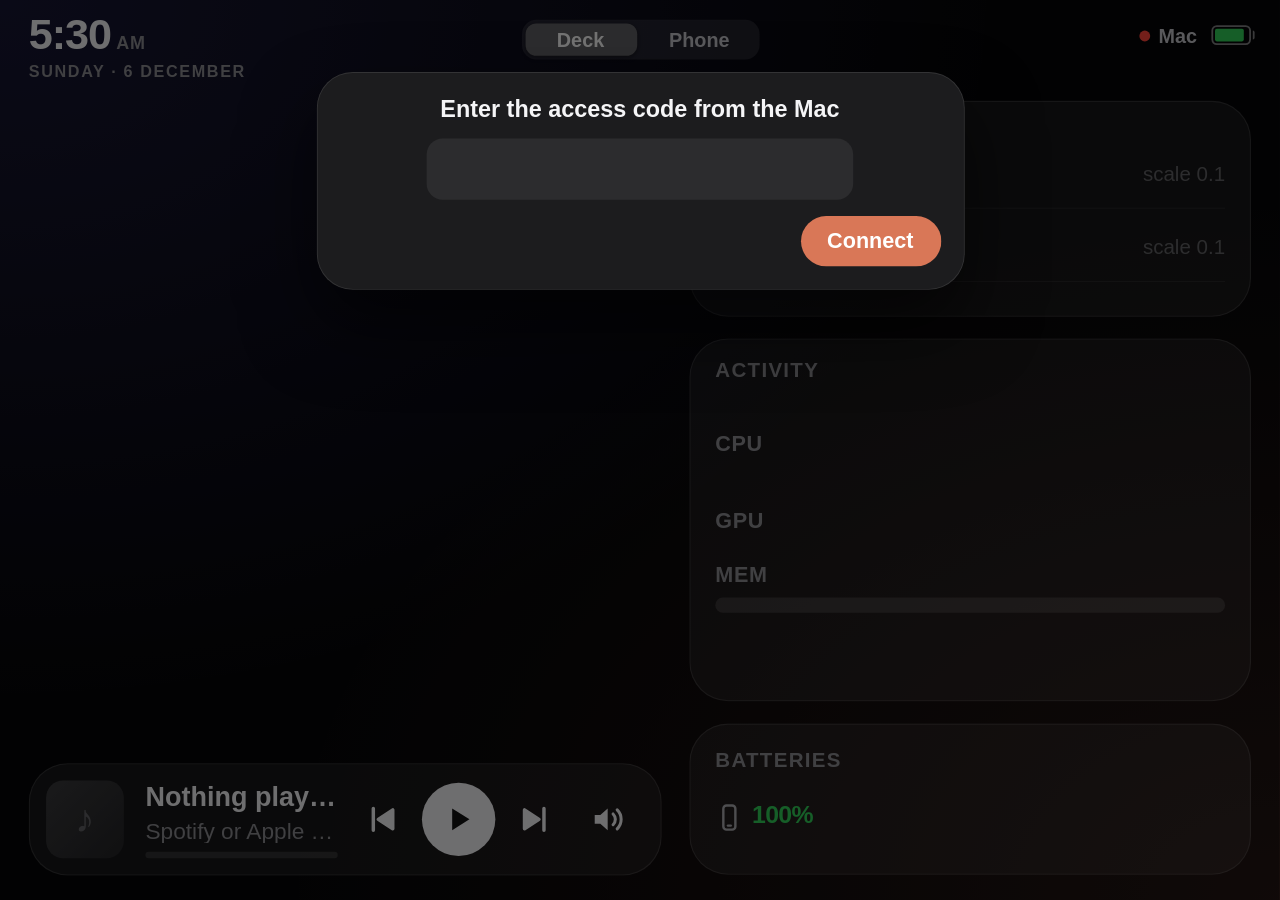
==== commit 65c8bbcb: "iPad layout: the deck fills the screen Tablets (short side 600pt or more, modern Safari only) no lon" ====
--- a/Sources/oldphonedeck/web/index.html
+++ b/Sources/oldphonedeck/web/index.html
@@ -122,6 +122,8 @@
   .anote { left: 0; right: 0; top: 0; font-size: 11px; line-height: 15px; color: #8e8e93; display: none; background: transparent; }
   .acard.off .ag, .acard.off .amem, .acard.off .atop { visibility: hidden; }
   .acard.off .anote { display: block; }
+  /* Deck, narrow column (tablets): label at the left of each graph, swap under the memory bar. */
+  .acol .asw { position: absolute; left: 0; right: 0; top: 27px; margin-left: 0; overflow: hidden; text-overflow: ellipsis; }
   /* Deck on a phone in landscape: one 34pt strip, CPU and memory only. */
   .astrip h3, .astrip canvas, .astrip .abar, .astrip .asw, .astrip .atop { display: none; }
   .astrip .cbody { top: 0; bottom: 0; }
@@ -229,6 +231,7 @@
   #login .sheet { top: 40px; text-align: center; }
   #code { width: 70%; height: 32px; border: 0; border-radius: 9px; background: #2c2c2e; color: #fff; text-align: center; font-size: 16px; }
 </style>
+<style id="keyGap"></style>
 </head>
 <body>
 <div id="safe"></div>
@@ -324,11 +327,15 @@
   var $ = function (id) { return document.getElementById(id); };
   var APP_SLOTS = 7;   // app keys; Take note is one more. Set from the Mac (/launcher "slots"): 7, 9 or 11
   var KEY = 70, GAP = 12, ROWH = 104;   // key cap, gap between keys, row height (cap + label + margin)
-  function keyCols() { return (APP_SLOTS + 1) / 2; }
+  var KROWS = 2;   // rows of keys: always 2 on phones; 3 on a tablet held upright with 12 keys
+  function keyCols() { return Math.ceil((APP_SLOTS + 1) / KROWS); }
   function keysW() { return keyCols() * (KEY + GAP) - GAP; }
-  // Places the key grid inside a box: shrinks it (never enlarges) to fit, centers it horizontally.
-  function placeKeys(left, top, avail) {
-    var s = Math.min(1, avail / keysW()), k = $('keys');
+  function keysH() { return KROWS * ROWH - 14; }   // without the last row's bottom margin
+  // Places the key grid inside a box: shrinks it to fit (enlarges up to maxS on tablets), centers it horizontally.
+  // extra: more space between rows (tablets only), in key units.
+  function placeKeys(left, top, avail, maxS, extra) {
+    var s = Math.min(maxS || 1, avail / keysW()), k = $('keys');
+    $('keyGap').textContent = extra ? '#keys .key { margin-bottom: ' + (14 + extra) + 'px; }' : '';
     k.style.width = keysW() + 'px';
     k.style.webkitTransformOrigin = k.style.transformOrigin = '0 0';
     k.style.webkitTransform = k.style.transform = 'scale(' + s + ')';
@@ -374,13 +381,20 @@
     el.addEventListener('click', function (e) { fn(e); });
     function unpress() { el.className = el.className.replace(/ down/g, ''); }
   }
+  // Places a box zoomed by z (transform), so its contents grow with it; w and h are the size on the stage.
+  function zoomBox(el, left, top, w, h, z) {
+    el.style.webkitTransformOrigin = el.style.transformOrigin = '0 0';
+    el.style.webkitTransform = el.style.transform = z === 1 ? '' : 'scale(' + z + ')';
+    px(el, { left: left, top: top, width: w / z });
+    if (h) px(el, { height: h / z });
+  }
   function px(el, props) { for (var k in props) el.style[k] = props[k] + 'px'; }
 
   // ---------- layout ----------
   // Landscape: the stage is 320pt tall and as wide as the screen's shape (480 on a 4S, ~700 on an iPhone 17).
   // Portrait (modern phones held upright): 360pt wide, keys on top, widgets below.
   // The stage sits inside the safe area; the page background fills the rest of the screen.
-  var W = 480, H = 320, portrait = false;
+  var W = 480, H = 320, portrait = false, large = false, SC = 1;
   function insets() {
     var cs = window.getComputedStyle($('safe'));
     return { t: parseFloat(cs.paddingTop) || 0, r: parseFloat(cs.paddingRight) || 0,
@@ -390,9 +404,18 @@
     var iw = window.innerWidth, ih = window.innerHeight, ins = insets();
     var aw = iw - ins.l - ins.r, ah = ih - ins.t - ins.b;
     portrait = modern && ah > aw * 1.2;
-    if (portrait) { W = 360; H = Math.max(520, Math.round(360 * ah / aw)); }
-    else { H = 320; W = Math.max(480, Math.min(760, Math.round(320 * aw / ah))); }
-    var s = Math.min(aw / W, ah / H), st = $('stage');
+    // Tablets (short side 600pt+, never a phone): keep a phone-like scale and grow the stage to fill the screen.
+    large = modern && Math.min(aw, ah) >= 600;
+    var s, st = $('stage');
+    if (large) {
+      s = Math.min(1.8, Math.max(1.2, Math.min(aw, ah) / 480));
+      W = Math.floor(aw / s); H = Math.floor(ah / s);
+    } else {
+      if (portrait) { W = 360; H = Math.max(520, Math.round(360 * ah / aw)); }
+      else { H = 320; W = Math.max(480, Math.min(760, Math.round(320 * aw / ah))); }
+      s = Math.min(aw / W, ah / H);
+    }
+    SC = s;
     st.style.width = W + 'px'; st.style.height = H + 'px';
     st.style.webkitTransform = st.style.transform = 'scale(' + s + ')';
     st.style.left = ins.l + (aw - W * s) / 2 + 'px';
@@ -404,19 +427,76 @@
     var net = $('net'), bat = $('bat'), act = $('act'), cardW, netH = 104, batH, actH, actW = 0, actMode;
     net.className = bat.className = 'card';
     $('hint').style.display = 'none';
-    if (portrait) {
+    // Full-stage sheets: on a tablet keep them to a readable column instead of the whole screen width.
+    var sm = large ? Math.max(8, Math.round((W - 680) / 2)) : 8, sl = ['edit'];
+    for (var i = 0; i < sl.length; i++) px($(sl[i]).firstElementChild, { left: sm, right: sm });
+    var z = 1, sparkH = 18;   // z: extra zoom of now playing and the widgets on tablets
+    if (large) {
+      // Tablet: the deck fills the screen under the header. Keys grow up to ~140pt caps, now playing runs along
+      // the bottom, the two widgets take the rest; both are zoomed by z so their text grows with them.
+      var kmax = 140 / (KEY * SC), M = 16, B = H - 14, mH, k, gh, extra = 0;
+      z = 1.2; mH = Math.round(52 * z);
+      KROWS = portrait && APP_SLOTS + 1 >= 12 ? 3 : 2;   // 12 keys upright: 3 rows of 4 fill the height better than 2 of 6
+      markLast();
+      if (!portrait) {
+        var T = 56, CWl = W - 2 * M, boxH = B - mH - 16 - T;
+        k = Math.min(kmax, (CWl - 16 - 180) / keysW(), boxH / keysH());
+        var leftW = Math.round(keysW() * k);
+        extra = Math.min(40, Math.max(0, Math.round((boxH / k - keysH()) / 3)));   // a third of the spare goes between the rows
+        gh = (keysH() + extra) * k;
+        $('seg').style.top = '11px';
+        placeKeys(M, T + Math.round((boxH - gh) / 2), leftW, kmax, extra);
+        zoomBox($('music'), M, B - mH, leftW, 0, z);
+        var cx = M + leftW + 16;
+        // One column, top to bottom: Internet, Activity (the rest), Batteries (two rows of chips).
+        cardW = W - M - cx;
+        z = Math.min(z, cardW / 150);
+        netH = Math.round(100 * z); batH = Math.round((40 + batFit * 30) * z); actH = B - T - 24 - netH - batH; actMode = 'col';
+        zoomBox(net, cx, T, cardW, netH, z);
+        zoomBox(act, cx, T + netH + 12, cardW, actH, z);
+        zoomBox(bat, cx, T + netH + 12 + actH + 12, cardW, batH, z);
+      } else {
+        var Tp = 90, CWp = W - 2 * M;
+        k = Math.min(kmax, CWp / keysW());
+        gh = keysH() * k;
+        $('seg').style.top = '50px';
+        placeKeys(M, Tp, CWp, kmax, 0);
+        zoomBox($('music'), M, B - mH, CWp, 0, z);
+        var cardTop = Math.round(Tp + gh + 18);
+        // Internet on the left, full height; Activity above Batteries on the right.
+        cardW = (CWp - 12) / 2; netH = B - mH - 16 - cardTop;
+        batH = Math.round((40 + batFit * 30) * z); actH = netH - 12 - batH; actMode = 'col';
+        zoomBox(net, M, cardTop, cardW, netH, z);
+        zoomBox(act, M + cardW + 12, cardTop, cardW, actH, z);
+        zoomBox(bat, M + cardW + 12, cardTop + actH + 12, cardW, batH, z);
+      }
+      cardW = cardW / z; batH = batH / z;
+      sparkH = Math.max(12, Math.min(140, Math.floor((netH / z - 69) / 2)));
+      if (portrait) {
+        var pvHp = Math.round((W - 32) * 3 / 4);
+        px($('pvBox'), { left: 16, top: 72, width: W - 32, height: pvHp });
+        px($('pCtl'), { left: 16, top: 72 + pvHp + 14, width: W - 32 });
+        px($('pvOff'), { top: Math.round(pvHp / 2) - 10 });
+      } else {
+        var ctlW = 220, pvH = H - 42 - 16;
+        px($('pvBox'), { left: 16, top: 42, width: W - 32 - ctlW - 12, height: pvH });
+        px($('pCtl'), { left: W - 16 - ctlW, top: 42, width: ctlW });
+        px($('pvOff'), { top: Math.round(pvH / 2) - 10 });
+      }
+    } else if (portrait) {
       // Everything in one centered stack: keys, now playing, then the two widgets side by side.
-      var kh = Math.round(2 * ROWH * Math.min(1, (W - 32) / keysW()));
-      actH = 140; actW = W - 32; actMode = 'wide';   // under the two widgets, full width: graphs side by side, memory, busiest apps
+      var M = 16, CWp = W - 32;
+      var kh = Math.round(2 * ROWH * Math.min(1, CWp / keysW()));
+      actH = 140; actW = CWp; actMode = 'wide';   // under the two widgets, full width: graphs side by side, memory, busiest apps
       var stackH = kh + 8 + 58 + 12 + netH + 10 + actH, top = Math.max(90, Math.round((H - stackH) / 2) + 10);
       $('seg').style.top = '50px';
-      placeKeys(16, top, W - 32);
-      px($('music'), { left: 16, top: top + kh + 4, width: W - 32 });
-      cardW = (W - 42) / 2; batH = netH;
+      placeKeys(M, top, CWp);
+      px($('music'), { left: M, top: top + kh + 4, width: CWp });
+      cardW = (CWp - 10) / 2; batH = netH;
       var cardTop = top + kh + 4 + 58 + 12;
-      px(net, { left: 16, top: cardTop, width: cardW, height: netH });
-      px(bat, { left: 16 + cardW + 10, top: cardTop, width: cardW });
-      px(act, { left: 16, top: cardTop + netH + 10, width: W - 32, height: actH });
+      px(net, { left: M, top: cardTop, width: cardW, height: netH });
+      px(bat, { left: M + cardW + 10, top: cardTop, width: cardW });
+      px(act, { left: M, top: cardTop + netH + 10, width: CWp, height: actH });
       var pvH = Math.round((W - 32) * 3 / 4);
       px($('pvBox'), { left: 16, top: 72, width: W - 32, height: pvH });
       px($('pCtl'), { left: 16, top: 72 + pvH + 14, width: W - 32 });
@@ -428,7 +508,7 @@
       placeKeys(16, 52, keysArea);
       px($('music'), { left: 16, top: 252, width: Math.max(316, keysArea) });
       // The column is 252pt tall: Internet's two graphs, a 34pt Activity strip (CPU and memory: is the Mac
-      // struggling?) and two rows of batteries. GPU, swap and busiest apps show when the phone is upright.
+      // struggling?) and two rows of batteries. GPU, swap and busiest apps show upright and on tablets.
       netH = 102; actH = 34; actMode = 'strip';
       batH = 304 - (52 + netH + 8 + actH + 8);
       px(net, { left: colLeft, top: 52, width: cardW, height: netH });
@@ -439,13 +519,15 @@
       px($('pCtl'), { left: W - 16 - ctlW, top: 42, width: ctlW });
     }
     batteryRows = Math.max(2, Math.floor((batH - 40) / 30)) * 2;   // max chips that fit, two per row
-    var sw = cardW - 24, sh = Math.floor((netH - 69) / 2), sp = [$('spark'), $('sparkUp')];
-    for (var si = 0; si < 2; si++) { sp[si].width = sw * 2; sp[si].height = sh * 2; px(sp[si], { width: sw, height: sh }); }
+    if (!large) sparkH = Math.floor((netH - 69) / 2);
+    var sw = cardW - 24, sh = sparkH, sp = [$('spark'), $('sparkUp')];
+    for (var si = 0; si < 2; si++) { sp[si].width = sw * 2 * z; sp[si].height = sh * 2 * z; px(sp[si], { width: sw, height: sh }); }
     drawSpark(lastHistory, lastHistoryUp);
-    deckActSize(actMode, actW || cardW, actH);
-    renderBatteries(lastBatteries);
+    deckActSize(actMode, actW || cardW, large ? actH / z : actH, z);
+    renderBatteries(lastBatteries);   // last: on tablets it may lay out again with a different Batteries height
   }
   window.addEventListener('resize', fit);
+  window.addEventListener('orientationchange', function () { setTimeout(fit, 300); });
   window.addEventListener('orientationchange', function () { setTimeout(fit, 300); });
 
   // ---------- views (Deck, plus Phone on modern iPhones) ----------
@@ -522,8 +604,15 @@
     box.appendChild(key('claude', 'Take note', CLAUDE_SVG, openClaude, function () {
       xhr('POST', url('/claude'), 'text=', function () { toast('Claude is open on the Mac'); });
     }));
-    // Last key of each row has no right margin (the row count is 2, columns depend on APP_SLOTS).
-    for (var j = 0; j < box.children.length; j++) if ((j + 1) % keyCols() === 0) box.children[j].className += ' last';
+    markLast();
+  }
+  // Last key of each row has no right margin (columns depend on APP_SLOTS and KROWS).
+  function markLast() {
+    var box = $('keys');
+    for (var j = 0; j < box.children.length; j++) {
+      var c = box.children[j];
+      c.className = c.className.replace(/ last/g, '') + ((j + 1) % keyCols() === 0 ? ' last' : '');
+    }
   }
 
   // ---------- editor (hold any key) ----------
@@ -687,7 +776,7 @@
     return '<svg width="14" height="14" viewBox="0 0 14 14" fill="none" stroke="#aeaeb2" stroke-width="1.2" stroke-linecap="round">' +
       (ICONS[kind] || ICONS.keyboard) + '</svg>';
   }
-  var phone = null, batteryRows = 4;   // phone: the device's own battery, when the browser exposes it
+  var phone = null, batteryRows = 4, batFit = 2;   // phone: the device's own battery, when the browser exposes it
   window.deckPhone = function (s) { phone = s; renderPhone(); renderBatteries(lastBatteries); };
   function renderPhone() {
     if (!phone) return;
@@ -707,16 +796,19 @@
     var rows = lastBatteries.slice();
     if (phone) rows.unshift({ name: 'iPhone', kind: 'phone', level: Math.round(phone.level * 100), charging: phone.charging });
     var box = $('batList');
-    if (!rows.length) { box.innerHTML = '<div class="empty-note">No devices reporting</div>'; $('bat').style.height = '64px'; return; }
+    if (!rows.length) { box.innerHTML = '<div class="empty-note">No devices reporting</div>'; if (!large) $('bat').style.height = '64px'; return; }
     box.innerHTML = '';
     var chips = [];
     rows.forEach(function (b) {
       chips.push({ kind: b.kind, level: b.level, charging: b.charging, name: b.name });
       if (b['case'] !== undefined) chips.push({ kind: 'case', level: b['case'], name: b.name + ' case' });
     });
+    // Tablets: Batteries takes one or two rows of chips, as many as needed, and Activity the rest.
+    var fitRows = chips.length > 2 ? 2 : 1;
+    if (large && fitRows !== batFit) { batFit = fitRows; return layout(); }
     chips = chips.slice(0, batteryRows);
     // Shrink the card to fit: title + one 30pt row per two chips.
-    $('bat').style.height = (34 + Math.ceil(chips.length / 2) * 30 + 6) + 'px';
+    if (!large) $('bat').style.height = (34 + Math.ceil(chips.length / 2) * 30 + 6) + 'px';   // tablets: layout() sets it
     chips.forEach(function (b) {
       var c = document.createElement('div');
       c.className = 'chip';
@@ -758,8 +850,8 @@
   });
 
   // ---------- Activity card: CPU and GPU over the last 10 minutes, memory and its pressure, swap, busiest apps ----------
-  // GET /activity, polled with /stats. mode: 'wide' (phone upright: graphs side by side, memory, busiest apps)
-  // or 'strip' (phone in landscape: one 34pt row with CPU and memory in use).
+  // GET /activity, polled with /stats. mode: 'wide' (phone upright: graphs side by side, memory, busiest apps),
+  // 'strip' (phone in landscape: one 34pt row with CPU and memory in use) or 'col' (tablet column).
   function gb(b) { return (b / 1073741824).toFixed(b >= 10737418240 ? 0 : 1); }
   var dact = null;
   function deckAct() {
@@ -777,12 +869,31 @@
       note: body.querySelector('.anote'), d: null, compact: false } };
     return dact;
   }
-  function deckActSize(mode, w, h) {
-    var a = deckAct(), st = a.st, r = window.devicePixelRatio || 2, i, gw;
+  function deckActSize(mode, w, h, z) {
+    var a = deckAct(), st = a.st, r = (window.devicePixelRatio || 2) * Math.max(1, SC) * (z || 1), i, gw;
+    var als = [st.g[0].firstChild, st.g[1].firstChild];
     a.mode = mode;
-    st.card.className = st.card.className.replace(/ (astrip|arow)\b/g, '') + (mode === 'strip' ? ' astrip' : '');
-    for (i = 0; i < 2; i++) { st.g[i].style.display = ''; st.cv[i].style.display = ''; }
+    st.card.className = st.card.className.replace(/ (acol|astrip|arow)\b/g, '') + (mode === 'col' ? ' acol' : mode === 'strip' ? ' astrip' : '');
+    for (i = 0; i < 2; i++) { als[i].style.height = als[i].style.lineHeight = ''; st.g[i].style.display = ''; st.cv[i].style.display = ''; }
     st.top.style.display = st.sw.style.display = '';
+    if (mode === 'col') {
+      // Column: CPU and GPU rows with the label at the left of the graph, memory with its bar, swap under it,
+      // and the busiest apps when a line is left.
+      var cw = w - 24, bh = h - 40, memH = bh >= 80 ? 40 : 28, TOPc = bh - memH - 2 * 24 >= 16 ? 16 : 0;
+      var rh = Math.min(44, Math.floor((bh - memH - TOPc) / 2)), LW = 70;
+      st.memK.textContent = 'MEM'; st.compact = true;
+      for (i = 0; i < 2; i++) {
+        px(st.g[i], { left: 0, top: i * rh, width: cw, height: rh });
+        als[i].style.height = als[i].style.lineHeight = rh + 'px';
+        st.cv[i].width = Math.round((cw - LW) * r); st.cv[i].height = Math.round((rh - 8) * r);
+        px(st.cv[i], { left: LW, top: 4, width: cw - LW, height: rh - 8 });
+      }
+      px(st.mem, { left: 0, top: 2 * rh, width: cw, height: memH });
+      st.sw.style.display = memH > 28 ? '' : 'none';
+      st.top.style.display = TOPc ? '' : 'none';
+      px(st.top, { left: 0, top: 2 * rh + memH, width: cw });
+      return deckActDraw();
+    }
     if (mode === 'strip') {
       // Two cells: CPU and memory in use, the memory value colored by pressure.
       var bw = w - 24;
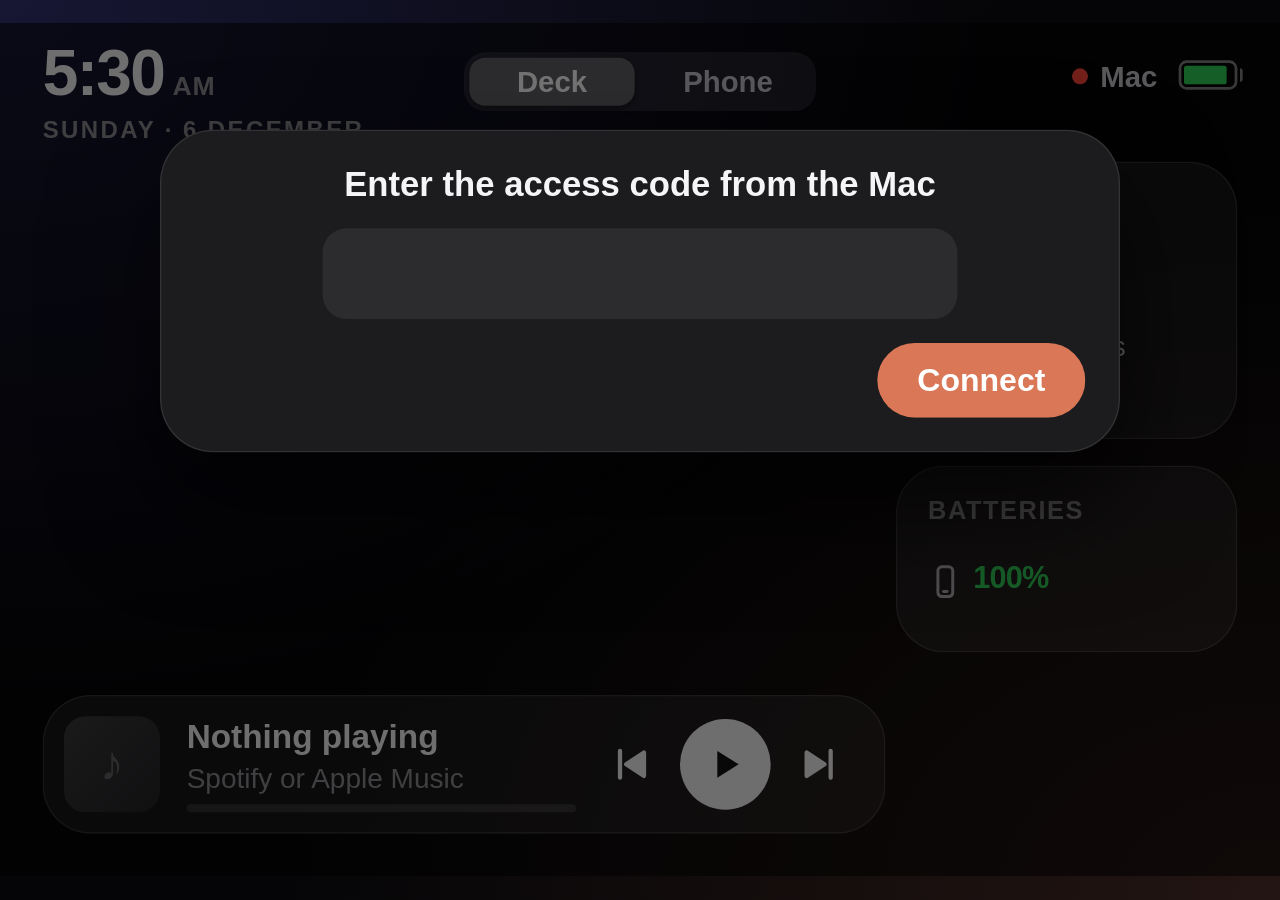
==== commit 0451ba1a: "Merge 3b492b566da74264b17d0ce333a25aa154204f34 into e6221841973a5cc2b21d4c8bbcdf6020eaca2f42" ====
--- a/Sources/oldphonedeck/web/index.html
+++ b/Sources/oldphonedeck/web/index.html
@@ -51,7 +51,7 @@
   /* ---- keys ---- */
   #keys { position: absolute; top: 76px; width: 316px; }
   .key { position: relative; float: left; width: 70px; margin: 0 12px 14px 0; text-align: center; }
-  .key.last { margin-right: 0; }
+  .key:nth-child(4n) { margin-right: 0; }
   .cap { width: 70px; height: 70px; border-radius: 18px; position: relative;
     background: linear-gradient(180deg, #303036 0%, #1b1b1f 100%);
     box-shadow: inset 0 1px 0 rgba(255,255,255,.11), inset 0 -1px 0 rgba(0,0,0,.6), 0 3px 0 #0a0a0c, 0 8px 16px rgba(0,0,0,.55);
@@ -78,14 +78,7 @@
   .sub { font-size: 10.5px; color: #c7c7cc; margin-top: 3px; white-space: nowrap; }
   .arrow { color: #64d2ff; font-weight: 700; }
   .arrow.up { color: #30d158; }
-  /* Deck Internet card: download and upload, each with its own graph, scale and live value */
-  #net h3 { margin-bottom: 4px; white-space: nowrap; overflow: hidden; }
-  #netTest { float: right; font-weight: 500; letter-spacing: 0; text-transform: none; color: #8e8e93; }
-  .nl { position: relative; height: 15px; line-height: 15px; font-size: 9.5px; color: #8e8e93; white-space: nowrap; overflow: hidden; }
-  .nl b { font-size: 12.5px; font-weight: 700; color: #f5f5f7; letter-spacing: -.2px; margin-right: 2px;
-    -webkit-font-feature-settings: "tnum"; font-feature-settings: "tnum"; }
-  .nl .nmax { position: absolute; right: 0; top: 0; color: #636366; }
-  #spark, #sparkUp { display: block; margin: 1px 0 3px; }
+  #spark { display: block; margin-top: 6px; }
   .foot { position: absolute; left: 12px; right: 12px; bottom: 9px; font-size: 9px; color: #636366; white-space: nowrap; overflow: hidden; text-overflow: ellipsis; }
   /* Batteries: compact chips, icon + percentage */
   .chip { float: left; width: 50%; height: 30px; position: relative; box-sizing: border-box; padding-right: 6px; }
@@ -99,40 +92,6 @@
   .chip b.low { color: #ff453a; }
   .chip b.chg { color: #30d158; }
   .empty-note { font-size: 10px; color: #636366; }
-  /* Activity card in the Deck: CPU and GPU over the last 10 minutes, memory and its pressure, swap, busiest apps */
-  .cx h3 { position: absolute; left: 12px; right: 12px; top: 9px; margin: 0; white-space: nowrap; overflow: hidden; text-overflow: ellipsis; }
-  .cx .cbody { position: absolute; left: 12px; right: 12px; top: 30px; bottom: 10px; }
-  .ag, .amem, .atop, .anote { position: absolute; }
-  .al { height: 16px; line-height: 14px; font-size: 10px; font-weight: 600; letter-spacing: .3px; color: #8e8e93; white-space: nowrap; overflow: hidden; }
-  .al b { font-size: 13px; font-weight: 700; letter-spacing: -.2px; color: #f5f5f7; margin-left: 4px;
-    -webkit-font-feature-settings: "tnum"; font-feature-settings: "tnum"; }
-  .al .asw { margin-left: 8px; font-weight: 500; letter-spacing: 0; }
-  .ag canvas { position: absolute; display: block; }
-  .abar { position: absolute; left: 0; right: 0; top: 18px; height: 7px; border-radius: 4px; background: rgba(255,255,255,.12); overflow: hidden; }
-  .abar i { display: block; height: 100%; width: 0; border-radius: 4px; background: #30d158; }
-  .abar i.warn { background: #ffd60a; }
-  .abar i.critical { background: #ff453a; }
-  .atop { font-size: 10.5px; line-height: 14px; color: #aeaeb2; white-space: nowrap; overflow: hidden; text-overflow: ellipsis; }
-  .atop b { color: #f5f5f7; font-weight: 600; }
-  /* One 34pt row (little room): CPU and GPU with a small graph each, then memory with its bar. */
-  .arow .ag .al { height: 34px; line-height: 34px; }
-  .arow .amem .al { height: 22px; line-height: 24px; }
-  .arow .abar { top: 23px; height: 5px; }
-  .arow .asw { display: none; }
-  .anote { left: 0; right: 0; top: 0; font-size: 11px; line-height: 15px; color: #8e8e93; display: none; background: transparent; }
-  .acard.off .ag, .acard.off .amem, .acard.off .atop { visibility: hidden; }
-  .acard.off .anote { display: block; }
-  /* Deck, narrow column (tablets): label at the left of each graph, swap under the memory bar. */
-  .acol .asw { position: absolute; left: 0; right: 0; top: 27px; margin-left: 0; overflow: hidden; text-overflow: ellipsis; }
-  /* Deck on a phone in landscape: one 34pt strip, CPU and memory only. */
-  .astrip h3, .astrip canvas, .astrip .abar, .astrip .asw, .astrip .atop { display: none; }
-  .astrip .cbody { top: 0; bottom: 0; }
-  .astrip .anote { line-height: 34px; white-space: nowrap; overflow: hidden; text-overflow: ellipsis; }
-  .astrip .al { height: 34px; line-height: 34px; font-size: 9px; letter-spacing: 0; }
-  .astrip .amem .al { text-align: right; }
-  .astrip .al b { font-size: 12px; margin-left: 2px; }
-  .astrip .al b.warn { color: #ffd60a; }
-  .astrip .al b.critical { color: #ff453a; }
   /* ---- now playing ---- */
   #music { position: absolute; height: 52px; padding: 0; }
   #mArt { position: absolute; left: 8px; top: 8px; width: 36px; height: 36px; border-radius: 8px;
@@ -140,31 +99,16 @@
   #mArt.none { visibility: hidden; }
   #mNote { position: absolute; left: 8px; top: 8px; width: 36px; height: 36px; border-radius: 8px; text-align: center;
     line-height: 36px; font-size: 18px; color: #636366; background: linear-gradient(135deg, #3a3a3c, #232326); }
-  #mInfo { position: absolute; left: 54px; right: 150px; top: 9px; }
+  #mInfo { position: absolute; left: 54px; right: 116px; top: 9px; }
   #mTitle { font-size: 12.5px; font-weight: 600; white-space: nowrap; overflow: hidden; text-overflow: ellipsis; }
   #mArtist { font-size: 10.5px; color: #8e8e93; margin-top: 2px; white-space: nowrap; overflow: hidden; text-overflow: ellipsis; }
-  #mProg { position: absolute; left: 54px; right: 150px; bottom: 8px; height: 3px; border-radius: 2px; background: rgba(255,255,255,.12); overflow: hidden; }
+  #mProg { position: absolute; left: 54px; right: 116px; bottom: 8px; height: 3px; border-radius: 2px; background: rgba(255,255,255,.12); overflow: hidden; }
   #mProg i { display: block; height: 100%; width: 0; background: rgba(255,255,255,.75); border-radius: 2px; }
-  #mBtns { position: absolute; right: 8px; top: 9px; width: 138px; height: 34px; }
+  #mBtns { position: absolute; right: 8px; top: 9px; width: 104px; height: 34px; }
   .mb { float: left; width: 34px; height: 34px; border-radius: 17px; position: relative; }
   .mb svg { position: absolute; left: 9px; top: 9px; }
   .mb.play { background: #f5f5f7; margin: 0 1px; }
   .mb.down { -webkit-transform: scale(.9); transform: scale(.9); opacity: .7; }
-  .mb.vol.on { background: #3a3a3c; }
-  /* volume strip: replaces title + progress while open */
-  .mvol { position: absolute; left: 6px; right: 146px; top: 9px; height: 34px; display: none; }
-  .card.vol .mvol { display: block; }
-  #music.vol #mInfo, #music.vol #mProg, #music.vol #mArt, #music.vol #mNote { display: none; }
-  .vstep { position: absolute; top: 0; width: 30px; height: 34px; line-height: 32px; text-align: center; font-size: 20px; font-weight: 500; color: #f5f5f7; }
-  .vstep.down { opacity: .5; }
-  .vstep.vdn { left: 0; }
-  .vstep.vup { right: 0; }
-  .mvolbar { position: absolute; left: 32px; right: 32px; top: 6px; height: 22px; border-radius: 11px; background: rgba(255,255,255,.12); overflow: hidden; }
-  .mvolbar i { position: absolute; left: 0; top: 0; bottom: 0; width: 0; background: #0a84ff; }
-  .mvolbar.sending i { background: #5e9fe0; }
-  .mvolbar.sending .mvollbl { opacity: .7; }
-  .mvollbl { position: absolute; left: 0; right: 0; top: 0; line-height: 22px; text-align: center; font-size: 10.5px; font-weight: 600; color: #fff;
-    text-shadow: 0 1px 2px rgba(0,0,0,.6); }
 
   /* ---- Phone tab (modern iPhones) ---- */
   #pvBox { position: absolute; left: 16px; top: 42px; height: 264px; border-radius: 18px; overflow: hidden;
@@ -212,10 +156,6 @@
     background: #2c2c2e; color: #fff; padding: 0 10px; font-size: 13px; outline: none; -webkit-user-select: text; }
   #edit .btns { position: absolute; right: 10px; top: 10px; margin: 0; }
   #editCount { position: absolute; left: 12px; top: 44px; font-size: 10px; color: #8e8e93; }
-  #editSlots { position: absolute; right: 12px; top: 40px; font-size: 10px; color: #8e8e93; }
-  #editSlots span { display: inline-block; margin-left: 4px; padding: 0 8px; height: 18px; line-height: 18px; border-radius: 9px;
-    background: #2c2c2e; color: #c7c7cc; font-weight: 600; }
-  #editSlots span.on { background: #0a84ff; color: #fff; }
   #editList { position: absolute; left: 6px; right: 6px; top: 60px; bottom: 0; overflow-y: scroll; -webkit-overflow-scrolling: touch; }
   .erow { height: 34px; position: relative; border-bottom: .5px solid rgba(255,255,255,.08); }
   .erow img { position: absolute; left: 30px; top: 4px; width: 26px; height: 26px; }
@@ -231,7 +171,6 @@
   #login .sheet { top: 40px; text-align: center; }
   #code { width: 70%; height: 32px; border: 0; border-radius: 9px; background: #2c2c2e; color: #fff; text-align: center; font-size: 16px; }
 </style>
-<style id="keyGap"></style>
 </head>
 <body>
 <div id="safe"></div>
@@ -246,22 +185,18 @@
       <div id="mNote">♪</div><img id="mArt" class="none" alt="">
       <div id="mInfo"><div id="mTitle">Nothing playing</div><div id="mArtist">Spotify or Apple Music</div></div>
       <div id="mProg"><i id="mProgFill"></i></div>
-      <div id="mVol" class="mvol"><div class="vstep vdn" id="mVolDown">&minus;</div><div id="mVolBar" class="mvolbar"><i id="mVolFill"></i><div id="mVolLbl" class="mvollbl"></div></div><div class="vstep vup" id="mVolUp">+</div></div>
       <div id="mBtns">
         <div class="mb" id="mPrev"><svg width="16" height="16" viewBox="0 0 16 16"><path d="M3.5 3v10M12.5 3.6v8.8L5.8 8z" fill="#f5f5f7" stroke="#f5f5f7" stroke-width="1.6" stroke-linejoin="round" stroke-linecap="round"/></svg></div>
         <div class="mb play" id="mPlay"></div>
         <div class="mb" id="mNext"><svg width="16" height="16" viewBox="0 0 16 16"><path d="M12.5 3v10M3.5 3.6v8.8L10.2 8z" fill="#f5f5f7" stroke="#f5f5f7" stroke-width="1.6" stroke-linejoin="round" stroke-linecap="round"/></svg></div>
-        <div class="mb vol" id="mVolBtn"><svg width="16" height="16" viewBox="0 0 16 16"><path d="M2 6h2.6L8 3v10L4.6 10H2z" fill="#f5f5f7"/><path d="M10.5 5.5a3.5 3.5 0 0 1 0 5M12.4 3.6a6.2 6.2 0 0 1 0 8.8" stroke="#f5f5f7" stroke-width="1.4" fill="none" stroke-linecap="round"/></svg></div>
       </div>
     </div>
     <div id="net" class="card">
-      <h3><span id="netTest"></span><span id="netTitle">Internet</span></h3>
-      <div class="nl"><span class="arrow">↓</span> <b id="down">–</b>Mbps<span class="nmax" id="downMax"></span></div>
+      <h3 id="netTitle">Internet</h3>
+      <div class="big"><span class="arrow">↓</span> <span id="down">–</span><small>Mbps</small></div>
+      <div class="sub"><span class="arrow up">↑</span> <span id="up">–</span> Mbps · <span id="ping">–</span> ms</div>
       <canvas id="spark" width="208" height="36"></canvas>
-      <div class="nl"><span class="arrow up">↑</span> <b id="up">–</b>Mbps<span class="nmax" id="upMax"></span></div>
-      <canvas id="sparkUp" width="208" height="36"></canvas>
     </div>
-    <div id="act" class="card cx"><h3>Activity</h3><div class="cbody"></div></div>
     <div id="bat" class="card"><h3>Batteries</h3><div id="batList"></div></div>
   </div>
 
@@ -307,7 +242,6 @@
       <input id="filter" placeholder="Search apps" autocorrect="off" autocapitalize="none">
       <div class="btns"><div class="btn primary" id="editSave">Save</div><div class="btn" id="editCancel">Cancel</div></div>
       <div id="editCount"></div>
-      <div id="editSlots">Keys<span data-n="7">8</span><span data-n="9">10</span><span data-n="11">12</span></div>
       <div id="editList"></div>
     </div>
   </div>
@@ -325,23 +259,7 @@
 (function () {
   'use strict';
   var $ = function (id) { return document.getElementById(id); };
-  var APP_SLOTS = 7;   // app keys; Take note is one more. Set from the Mac (/launcher "slots"): 7, 9 or 11
-  var KEY = 70, GAP = 12, ROWH = 104;   // key cap, gap between keys, row height (cap + label + margin)
-  var KROWS = 2;   // rows of keys: always 2 on phones; 3 on a tablet held upright with 12 keys
-  function keyCols() { return Math.ceil((APP_SLOTS + 1) / KROWS); }
-  function keysW() { return keyCols() * (KEY + GAP) - GAP; }
-  function keysH() { return KROWS * ROWH - 14; }   // without the last row's bottom margin
-  // Places the key grid inside a box: shrinks it to fit (enlarges up to maxS on tablets), centers it horizontally.
-  // extra: more space between rows (tablets only), in key units.
-  function placeKeys(left, top, avail, maxS, extra) {
-    var s = Math.min(maxS || 1, avail / keysW()), k = $('keys');
-    $('keyGap').textContent = extra ? '#keys .key { margin-bottom: ' + (14 + extra) + 'px; }' : '';
-    k.style.width = keysW() + 'px';
-    k.style.webkitTransformOrigin = k.style.transformOrigin = '0 0';
-    k.style.webkitTransform = k.style.transform = 'scale(' + s + ')';
-    px(k, { left: left + (avail - keysW() * s) / 2, top: top });
-    return Math.round(2 * ROWH * s);
-  }
+  var APP_SLOTS = 7;   // 8 keys: 7 apps + Ask Claude
   var modern = 'isSecureContext' in window;   // iOS 11.1+; the 4S is never "modern"
 
   // ---------- plumbing ----------
@@ -381,20 +299,13 @@
     el.addEventListener('click', function (e) { fn(e); });
     function unpress() { el.className = el.className.replace(/ down/g, ''); }
   }
-  // Places a box zoomed by z (transform), so its contents grow with it; w and h are the size on the stage.
-  function zoomBox(el, left, top, w, h, z) {
-    el.style.webkitTransformOrigin = el.style.transformOrigin = '0 0';
-    el.style.webkitTransform = el.style.transform = z === 1 ? '' : 'scale(' + z + ')';
-    px(el, { left: left, top: top, width: w / z });
-    if (h) px(el, { height: h / z });
-  }
   function px(el, props) { for (var k in props) el.style[k] = props[k] + 'px'; }
 
   // ---------- layout ----------
   // Landscape: the stage is 320pt tall and as wide as the screen's shape (480 on a 4S, ~700 on an iPhone 17).
   // Portrait (modern phones held upright): 360pt wide, keys on top, widgets below.
   // The stage sits inside the safe area; the page background fills the rest of the screen.
-  var W = 480, H = 320, portrait = false, large = false, SC = 1;
+  var W = 480, H = 320, portrait = false;
   function insets() {
     var cs = window.getComputedStyle($('safe'));
     return { t: parseFloat(cs.paddingTop) || 0, r: parseFloat(cs.paddingRight) || 0,
@@ -404,18 +315,9 @@
     var iw = window.innerWidth, ih = window.innerHeight, ins = insets();
     var aw = iw - ins.l - ins.r, ah = ih - ins.t - ins.b;
     portrait = modern && ah > aw * 1.2;
-    // Tablets (short side 600pt+, never a phone): keep a phone-like scale and grow the stage to fill the screen.
-    large = modern && Math.min(aw, ah) >= 600;
-    var s, st = $('stage');
-    if (large) {
-      s = Math.min(1.8, Math.max(1.2, Math.min(aw, ah) / 480));
-      W = Math.floor(aw / s); H = Math.floor(ah / s);
-    } else {
-      if (portrait) { W = 360; H = Math.max(520, Math.round(360 * ah / aw)); }
-      else { H = 320; W = Math.max(480, Math.min(760, Math.round(320 * aw / ah))); }
-      s = Math.min(aw / W, ah / H);
-    }
-    SC = s;
+    if (portrait) { W = 360; H = Math.max(520, Math.round(360 * ah / aw)); }
+    else { H = 320; W = Math.max(480, Math.min(760, Math.round(320 * aw / ah))); }
+    var s = Math.min(aw / W, ah / H), st = $('stage');
     st.style.width = W + 'px'; st.style.height = H + 'px';
     st.style.webkitTransform = st.style.transform = 'scale(' + s + ')';
     st.style.left = ins.l + (aw - W * s) / 2 + 'px';
@@ -424,79 +326,19 @@
   }
   function layout() {
     // Compact widgets: Internet (number + small graph) and Batteries (icon + %), stacked in one narrow column.
-    var net = $('net'), bat = $('bat'), act = $('act'), cardW, netH = 104, batH, actH, actW = 0, actMode;
+    var net = $('net'), bat = $('bat'), cardW, netH = 104, batH;
     net.className = bat.className = 'card';
     $('hint').style.display = 'none';
-    // Full-stage sheets: on a tablet keep them to a readable column instead of the whole screen width.
-    var sm = large ? Math.max(8, Math.round((W - 680) / 2)) : 8, sl = ['edit'];
-    for (var i = 0; i < sl.length; i++) px($(sl[i]).firstElementChild, { left: sm, right: sm });
-    var z = 1, sparkH = 18;   // z: extra zoom of now playing and the widgets on tablets
-    if (large) {
-      // Tablet: the deck fills the screen under the header. Keys grow up to ~140pt caps, now playing runs along
-      // the bottom, the two widgets take the rest; both are zoomed by z so their text grows with them.
-      var kmax = 140 / (KEY * SC), M = 16, B = H - 14, mH, k, gh, extra = 0;
-      z = 1.2; mH = Math.round(52 * z);
-      KROWS = portrait && APP_SLOTS + 1 >= 12 ? 3 : 2;   // 12 keys upright: 3 rows of 4 fill the height better than 2 of 6
-      markLast();
-      if (!portrait) {
-        var T = 56, CWl = W - 2 * M, boxH = B - mH - 16 - T;
-        k = Math.min(kmax, (CWl - 16 - 180) / keysW(), boxH / keysH());
-        var leftW = Math.round(keysW() * k);
-        extra = Math.min(40, Math.max(0, Math.round((boxH / k - keysH()) / 3)));   // a third of the spare goes between the rows
-        gh = (keysH() + extra) * k;
-        $('seg').style.top = '11px';
-        placeKeys(M, T + Math.round((boxH - gh) / 2), leftW, kmax, extra);
-        zoomBox($('music'), M, B - mH, leftW, 0, z);
-        var cx = M + leftW + 16;
-        // One column, top to bottom: Internet, Activity (the rest), Batteries (two rows of chips).
-        cardW = W - M - cx;
-        z = Math.min(z, cardW / 150);
-        netH = Math.round(100 * z); batH = Math.round((40 + batFit * 30) * z); actH = B - T - 24 - netH - batH; actMode = 'col';
-        zoomBox(net, cx, T, cardW, netH, z);
-        zoomBox(act, cx, T + netH + 12, cardW, actH, z);
-        zoomBox(bat, cx, T + netH + 12 + actH + 12, cardW, batH, z);
-      } else {
-        var Tp = 90, CWp = W - 2 * M;
-        k = Math.min(kmax, CWp / keysW());
-        gh = keysH() * k;
-        $('seg').style.top = '50px';
-        placeKeys(M, Tp, CWp, kmax, 0);
-        zoomBox($('music'), M, B - mH, CWp, 0, z);
-        var cardTop = Math.round(Tp + gh + 18);
-        // Internet on the left, full height; Activity above Batteries on the right.
-        cardW = (CWp - 12) / 2; netH = B - mH - 16 - cardTop;
-        batH = Math.round((40 + batFit * 30) * z); actH = netH - 12 - batH; actMode = 'col';
-        zoomBox(net, M, cardTop, cardW, netH, z);
-        zoomBox(act, M + cardW + 12, cardTop, cardW, actH, z);
-        zoomBox(bat, M + cardW + 12, cardTop + actH + 12, cardW, batH, z);
-      }
-      cardW = cardW / z; batH = batH / z;
-      sparkH = Math.max(12, Math.min(140, Math.floor((netH / z - 69) / 2)));
-      if (portrait) {
-        var pvHp = Math.round((W - 32) * 3 / 4);
-        px($('pvBox'), { left: 16, top: 72, width: W - 32, height: pvHp });
-        px($('pCtl'), { left: 16, top: 72 + pvHp + 14, width: W - 32 });
-        px($('pvOff'), { top: Math.round(pvHp / 2) - 10 });
-      } else {
-        var ctlW = 220, pvH = H - 42 - 16;
-        px($('pvBox'), { left: 16, top: 42, width: W - 32 - ctlW - 12, height: pvH });
-        px($('pCtl'), { left: W - 16 - ctlW, top: 42, width: ctlW });
-        px($('pvOff'), { top: Math.round(pvH / 2) - 10 });
-      }
-    } else if (portrait) {
+    if (portrait) {
       // Everything in one centered stack: keys, now playing, then the two widgets side by side.
-      var M = 16, CWp = W - 32;
-      var kh = Math.round(2 * ROWH * Math.min(1, CWp / keysW()));
-      actH = 140; actW = CWp; actMode = 'wide';   // under the two widgets, full width: graphs side by side, memory, busiest apps
-      var stackH = kh + 8 + 58 + 12 + netH + 10 + actH, top = Math.max(90, Math.round((H - stackH) / 2) + 10);
+      var stackH = 208 + 8 + 58 + 12 + netH, top = Math.max(90, Math.round((H - stackH) / 2) + 10);
       $('seg').style.top = '50px';
-      placeKeys(M, top, CWp);
-      px($('music'), { left: M, top: top + kh + 4, width: CWp });
-      cardW = (CWp - 10) / 2; batH = netH;
-      var cardTop = top + kh + 4 + 58 + 12;
-      px(net, { left: M, top: cardTop, width: cardW, height: netH });
-      px(bat, { left: M + cardW + 10, top: cardTop, width: cardW });
-      px(act, { left: M, top: cardTop + netH + 10, width: CWp, height: actH });
+      px($('keys'), { left: (W - 316) / 2, top: top });
+      px($('music'), { left: 16, top: top + 208 + 4, width: W - 32 });
+      cardW = (W - 42) / 2; batH = netH;
+      var cardTop = top + 208 + 4 + 58 + 12;
+      px(net, { left: 16, top: cardTop, width: cardW, height: netH });
+      px(bat, { left: 16 + cardW + 10, top: cardTop, width: cardW });
       var pvH = Math.round((W - 32) * 3 / 4);
       px($('pvBox'), { left: 16, top: 72, width: W - 32, height: pvH });
       px($('pCtl'), { left: 16, top: 72 + pvH + 14, width: W - 32 });
@@ -505,29 +347,23 @@
       cardW = W >= 640 ? 150 : 128;
       var right = W - 16, colLeft = right - cardW;
       var keysArea = colLeft - 16 - 16;                       // left column: keys on top, now playing below
-      placeKeys(16, 52, keysArea);
+      var keysLeft = 16 + Math.max(0, (keysArea - 316) / 2);
+      px($('keys'), { left: keysLeft, top: 52 });
       px($('music'), { left: 16, top: 252, width: Math.max(316, keysArea) });
-      // The column is 252pt tall: Internet's two graphs, a 34pt Activity strip (CPU and memory: is the Mac
-      // struggling?) and two rows of batteries. GPU, swap and busiest apps show upright and on tablets.
-      netH = 102; actH = 34; actMode = 'strip';
-      batH = 304 - (52 + netH + 8 + actH + 8);
+      batH = 304 - (52 + netH + 10);
       px(net, { left: colLeft, top: 52, width: cardW, height: netH });
-      px(act, { left: colLeft, top: 52 + netH + 8, width: cardW, height: actH });
-      px(bat, { left: colLeft, top: 52 + netH + 8 + actH + 8, width: cardW });
+      px(bat, { left: colLeft, top: 52 + netH + 10, width: cardW });
       var ctlW = W >= 640 ? 180 : 150;
       px($('pvBox'), { left: 16, top: 42, width: W - 32 - ctlW - 12, height: 264 });
       px($('pCtl'), { left: W - 16 - ctlW, top: 42, width: ctlW });
     }
     batteryRows = Math.max(2, Math.floor((batH - 40) / 30)) * 2;   // max chips that fit, two per row
-    if (!large) sparkH = Math.floor((netH - 69) / 2);
-    var sw = cardW - 24, sh = sparkH, sp = [$('spark'), $('sparkUp')];
-    for (var si = 0; si < 2; si++) { sp[si].width = sw * 2 * z; sp[si].height = sh * 2 * z; px(sp[si], { width: sw, height: sh }); }
-    drawSpark(lastHistory, lastHistoryUp);
-    deckActSize(actMode, actW || cardW, large ? actH / z : actH, z);
-    renderBatteries(lastBatteries);   // last: on tablets it may lay out again with a different Batteries height
+    var spark = $('spark'), sw = cardW - 24, sh = 18;
+    spark.width = sw * 2; spark.height = sh * 2;
+    px(spark, { width: sw, height: sh });
+    drawSpark(lastHistory); renderBatteries(lastBatteries);
   }
   window.addEventListener('resize', fit);
-  window.addEventListener('orientationchange', function () { setTimeout(fit, 300); });
   window.addEventListener('orientationchange', function () { setTimeout(fit, 300); });
 
   // ---------- views (Deck, plus Phone on modern iPhones) ----------
@@ -577,8 +413,7 @@
     xhr('GET', url('/launcher'), null, function (s, text) {
       if (s !== 200) return;
       launcher = JSON.parse(text);
-      if (launcher.slots) APP_SLOTS = launcher.slots;
-      renderKeys(); layout();
+      renderKeys();
     });
   }
   function key(cls, label, inner, onTap, onHold) {
@@ -604,22 +439,12 @@
     box.appendChild(key('claude', 'Take note', CLAUDE_SVG, openClaude, function () {
       xhr('POST', url('/claude'), 'text=', function () { toast('Claude is open on the Mac'); });
     }));
-    markLast();
-  }
-  // Last key of each row has no right margin (columns depend on APP_SLOTS and KROWS).
-  function markLast() {
-    var box = $('keys');
-    for (var j = 0; j < box.children.length; j++) {
-      var c = box.children[j];
-      c.className = c.className.replace(/ last/g, '') + ((j + 1) % keyCols() === 0 ? ' last' : '');
-    }
   }
 
   // ---------- editor (hold any key) ----------
-  var draft = [], draftSlots = APP_SLOTS;
+  var draft = [];
   function openEditor() {
-    draftSlots = APP_SLOTS;
-    draft = (launcher.selected || []).slice(0, draftSlots);
+    draft = (launcher.selected || []).slice(0, APP_SLOTS);
     $('filter').value = '';
     sheet('edit', true);
     renderEditor();
@@ -627,14 +452,12 @@
   function renderEditor() {
     var box = $('editList'), q = $('filter').value.toLowerCase();
     box.innerHTML = '';
-    $('editCount').textContent = draft.length + ' of ' + draftSlots + ' apps · ▲ moves an app earlier';
-    var sl = $('editSlots').getElementsByTagName('span');
-    for (var i = 0; i < sl.length; i++) sl[i].className = +sl[i].getAttribute('data-n') === draftSlots ? 'on' : '';
+    $('editCount').textContent = draft.length + ' of ' + APP_SLOTS + ' keys · ▲ moves an app earlier';
     var chosen = draft.map(byPath).filter(function (a) { return a; });
     var rest = launcher.all.filter(function (a) { return draft.indexOf(a.path) < 0; });
     chosen.concat(rest).forEach(function (a) {
       if (q && a.name.toLowerCase().indexOf(q) < 0) return;
-      var idx = draft.indexOf(a.path), on = idx >= 0, full = !on && draft.length >= draftSlots;
+      var idx = draft.indexOf(a.path), on = idx >= 0, full = !on && draft.length >= APP_SLOTS;
       var row = document.createElement('div');
       row.className = 'erow' + (on ? ' on' : '') + (full ? ' full' : '');
       row.innerHTML = '<div class="ck">' + (on ? idx + 1 : '') + '</div><img><div class="nm"></div>' + (idx > 0 ? '<div class="up">▲</div>' : '');
@@ -645,7 +468,7 @@
       });
       row.addEventListener('click', function () {
         if (on) draft.splice(idx, 1);
-        else if (full) return toast('All ' + draftSlots + ' app keys are used: remove one first');
+        else if (full) return toast('All 7 keys are used: remove one first');
         else draft.push(a.path);
         renderEditor();
       });
@@ -653,19 +476,12 @@
     });
   }
   $('filter').addEventListener('input', renderEditor);
-  (function () {
-    var sl = $('editSlots').getElementsByTagName('span');
-    for (var i = 0; i < sl.length; i++) (function (el) {
-      tap(el, function () { draftSlots = +el.getAttribute('data-n'); draft = draft.slice(0, draftSlots); renderEditor(); });
-    })(sl[i]);
-  })();
   tap($('editCancel'), function () { sheet('edit', false); });
   tap($('editSave'), function () {
-    xhr('POST', url('/launcher'), 'slots=' + draftSlots + '&paths=' + encodeURIComponent(draft.join('\n')), function (s) {
+    xhr('POST', url('/launcher'), 'paths=' + encodeURIComponent(draft.join('\n')), function (s) {
       if (s !== 200) return toast('Save failed');
       launcher.selected = draft.slice();
-      APP_SLOTS = draftSlots;
-      renderKeys(); layout(); sheet('edit', false); toast('Keys saved');
+      renderKeys(); sheet('edit', false); toast('Keys saved');
     });
   });
 
@@ -722,44 +538,22 @@
     var s = Math.round((Date.now() - ms) / 1000);
     return s < 60 ? 'just now' : s < 3600 ? Math.round(s / 60) + ' min ago' : Math.round(s / 3600) + ' h ago';
   }
-  var lastHistory = [], lastHistoryUp = [];
-  // Top of a graph's scale: the next 1, 2 or 5 step above the last minute's peak, written at the right.
-  function niceMax(h) {
-    var m = 0.1, i, p, k, steps = [1, 2, 5, 10];
-    for (i = 0; i < h.length; i++) if (h[i] > m) m = h[i];
-    p = Math.pow(10, Math.floor(Math.log(m) / Math.LN10));
-    for (k = 0; k < 3; k++) if (steps[k] * p >= m) break;
-    return steps[k] * p;
-  }
-  function drawSpark(hist, histUp) {
-    lastHistory = hist || []; lastHistoryUp = histUp || [];
-    var md = niceMax(lastHistory), mu = niceMax(lastHistoryUp);
-    $('downMax').textContent = 'scale ' + (md >= 1 ? Math.round(md) : md.toFixed(1));
-    $('upMax').textContent = 'scale ' + (mu >= 1 ? Math.round(mu) : mu.toFixed(1));
-    drawLine($('spark'), lastHistory, { rgb: '100,210,255', max: md, slots: 60, lw: 2, grid: 0.5 });
-    drawLine($('sparkUp'), lastHistoryUp, { rgb: '48,209,88', max: mu, slots: 60, lw: 2, grid: 0.5 });
-  }
-  // Line + fading fill on a canvas sized in device pixels. o: rgb ('r,g,b'), max (fixed top, else the
-  // data's), slots (fixed number of samples across the width: newest at the right edge), lw, grid (fraction).
-  function drawLine(c, hist, o) {
-    var g = c.getContext('2d'), w = c.width, h = c.height, n = hist.length, i, max = o.max || 1;
+  var lastHistory = [];
+  function drawSpark(hist) {
+    lastHistory = hist || [];
+    var c = $('spark'), g = c.getContext('2d'), w = c.width, h = c.height;
     g.clearRect(0, 0, w, h);
-    if (o.grid) {
-      g.fillStyle = 'rgba(255,255,255,.08)';
-      for (i = 1; i * o.grid < 1; i++) g.fillRect(0, Math.round(h * i * o.grid), w, 1);
-    }
-    if (n < 2) return;
-    if (!o.max) hist.forEach(function (v) { if (v > max) max = v; });
-    var step = w / ((o.slots || n) - 1), x0 = w - (n - 1) * step;
+    if (lastHistory.length < 2) return;
+    var max = 1; lastHistory.forEach(function (v) { if (v > max) max = v; });
     g.beginPath();
-    for (i = 0; i < n; i++) {
-      var x = x0 + i * step, y = h - 3 - Math.min(1, hist[i] / max) * (h - 6);
+    lastHistory.forEach(function (v, i) {
+      var x = i * w / (lastHistory.length - 1), y = h - 3 - (v / max) * (h - 6);
       if (i) g.lineTo(x, y); else g.moveTo(x, y);
-    }
-    g.strokeStyle = 'rgb(' + o.rgb + ')'; g.lineWidth = o.lw || 2.5; g.lineJoin = 'round'; g.stroke();
-    g.lineTo(w, h); g.lineTo(x0, h); g.closePath();
+    });
+    g.strokeStyle = '#64d2ff'; g.lineWidth = 2.5; g.lineJoin = 'round'; g.stroke();
+    g.lineTo(w, h); g.lineTo(0, h); g.closePath();
     var grad = g.createLinearGradient(0, 0, 0, h);
-    grad.addColorStop(0, 'rgba(' + o.rgb + ',.35)'); grad.addColorStop(1, 'rgba(' + o.rgb + ',0)');
+    grad.addColorStop(0, 'rgba(100,210,255,.35)'); grad.addColorStop(1, 'rgba(100,210,255,0)');
     g.fillStyle = grad; g.fill();
   }
   // Small line icons per device kind, drawn like SF Symbols.
@@ -776,7 +570,7 @@
     return '<svg width="14" height="14" viewBox="0 0 14 14" fill="none" stroke="#aeaeb2" stroke-width="1.2" stroke-linecap="round">' +
       (ICONS[kind] || ICONS.keyboard) + '</svg>';
   }
-  var phone = null, batteryRows = 4, batFit = 2;   // phone: the device's own battery, when the browser exposes it
+  var phone = null, batteryRows = 4;   // phone: the device's own battery, when the browser exposes it
   window.deckPhone = function (s) { phone = s; renderPhone(); renderBatteries(lastBatteries); };
   function renderPhone() {
     if (!phone) return;
@@ -796,19 +590,16 @@
     var rows = lastBatteries.slice();
     if (phone) rows.unshift({ name: 'iPhone', kind: 'phone', level: Math.round(phone.level * 100), charging: phone.charging });
     var box = $('batList');
-    if (!rows.length) { box.innerHTML = '<div class="empty-note">No devices reporting</div>'; if (!large) $('bat').style.height = '64px'; return; }
+    if (!rows.length) { box.innerHTML = '<div class="empty-note">No devices reporting</div>'; $('bat').style.height = '64px'; return; }
     box.innerHTML = '';
     var chips = [];
     rows.forEach(function (b) {
       chips.push({ kind: b.kind, level: b.level, charging: b.charging, name: b.name });
       if (b['case'] !== undefined) chips.push({ kind: 'case', level: b['case'], name: b.name + ' case' });
     });
-    // Tablets: Batteries takes one or two rows of chips, as many as needed, and Activity the rest.
-    var fitRows = chips.length > 2 ? 2 : 1;
-    if (large && fitRows !== batFit) { batFit = fitRows; return layout(); }
     chips = chips.slice(0, batteryRows);
     // Shrink the card to fit: title + one 30pt row per two chips.
-    if (!large) $('bat').style.height = (34 + Math.ceil(chips.length / 2) * 30 + 6) + 'px';   // tablets: layout() sets it
+    $('bat').style.height = (34 + Math.ceil(chips.length / 2) * 30 + 6) + 'px';
     chips.forEach(function (b) {
       var c = document.createElement('div');
       c.className = 'chip';
@@ -828,18 +619,12 @@
       var d = JSON.parse(text);
       $('macName').textContent = d.mac.replace(/^\S+['’]s?\s+/, '');
       var sp = d.speed || {};
-      // Live throughput next to each graph; the last speed test (tap the card) in the title row.
-      $('down').textContent = fmt(d.net.rx || 0);
-      $('up').textContent = fmt(d.net.tx || 0);
-      var nt = $('netTest'), test = sp.down !== undefined ? '↓' + fmt(sp.down) + ' ↑' + fmt(sp.up || 0) : '';
+      $('down').textContent = sp.down !== undefined ? fmt(sp.down) : '–';
+      $('up').textContent = sp.up !== undefined ? fmt(sp.up) : '–';
+      $('ping').textContent = sp.ping !== undefined ? Math.round(sp.ping) : '–';
+      $('net').title = sp.at ? 'Tested ' + ago(sp.at) : '';
       $('netTitle').textContent = sp.running ? 'Testing…' : 'Internet';
-      nt.textContent = test + (test && sp.ping !== undefined ? ' · ' + Math.round(sp.ping) + ' ms' : '');
-      function full() { return nt.offsetWidth + $('netTitle').offsetWidth + 10 > nt.parentNode.clientWidth; }
-      if (full()) nt.textContent = test;
-      if (full()) nt.textContent = '';   // 4S: the speed test stays in the card's tooltip
-      $('net').title = sp.at ? 'Tested ' + ago(sp.at) + ': ' + test + (sp.ping !== undefined ? ', ping ' + Math.round(sp.ping) + ' ms' : '') : '';
-      drawSpark(d.net.history, d.net.historyUp);
-      deckActRefresh();
+      drawSpark(d.net.history);
       renderBatteries(d.batteries);
       renderMusic(d.music);
     });
@@ -848,147 +633,6 @@
   tap($('net'), function () {
     xhr('POST', url('/speedtest'), '', function () { $('netTitle').textContent = 'Testing…'; toast('Running a speed test (~20 s)'); });
   });
-
-  // ---------- Activity card: CPU and GPU over the last 10 minutes, memory and its pressure, swap, busiest apps ----------
-  // GET /activity, polled with /stats. mode: 'wide' (phone upright: graphs side by side, memory, busiest apps),
-  // 'strip' (phone in landscape: one 34pt row with CPU and memory in use) or 'col' (tablet column).
-  function gb(b) { return (b / 1073741824).toFixed(b >= 10737418240 ? 0 : 1); }
-  var dact = null;
-  function deckAct() {
-    if (dact) return dact;
-    var card = $('act'), body = card.lastChild;
-    card.className += ' acard';
-    body.innerHTML = '<div class="ag"><div class="al">CPU<b></b></div><canvas></canvas></div>' +
-      '<div class="ag"><div class="al">GPU<b></b></div><canvas></canvas></div>' +
-      '<div class="amem"><div class="al"><span>MEMORY</span><b></b><span class="asw"></span></div><div class="abar"><i></i></div></div>' +
-      '<div class="atop"></div><div class="anote">Loading\u2026</div>';
-    var q = function (sel) { return body.querySelectorAll(sel); };
-    dact = { mode: '', busy: false, waitUntil: 0, st: { card: card, g: q('.ag'), lbl: q('.ag b'), cv: q('.ag canvas'),
-      mem: body.querySelector('.amem'), memB: body.querySelector('.amem b'), sw: body.querySelector('.asw'),
-      bar: body.querySelector('.abar i'), memK: body.querySelector('.amem span'), top: body.querySelector('.atop'),
-      note: body.querySelector('.anote'), d: null, compact: false } };
-    return dact;
-  }
-  function deckActSize(mode, w, h, z) {
-    var a = deckAct(), st = a.st, r = (window.devicePixelRatio || 2) * Math.max(1, SC) * (z || 1), i, gw;
-    var als = [st.g[0].firstChild, st.g[1].firstChild];
-    a.mode = mode;
-    st.card.className = st.card.className.replace(/ (acol|astrip|arow)\b/g, '') + (mode === 'col' ? ' acol' : mode === 'strip' ? ' astrip' : '');
-    for (i = 0; i < 2; i++) { als[i].style.height = als[i].style.lineHeight = ''; st.g[i].style.display = ''; st.cv[i].style.display = ''; }
-    st.top.style.display = st.sw.style.display = '';
-    if (mode === 'col') {
-      // Column: CPU and GPU rows with the label at the left of the graph, memory with its bar, swap under it,
-      // and the busiest apps when a line is left.
-      var cw = w - 24, bh = h - 40, memH = bh >= 80 ? 40 : 28, TOPc = bh - memH - 2 * 24 >= 16 ? 16 : 0;
-      var rh = Math.min(44, Math.floor((bh - memH - TOPc) / 2)), LW = 70;
-      st.memK.textContent = 'MEM'; st.compact = true;
-      for (i = 0; i < 2; i++) {
-        px(st.g[i], { left: 0, top: i * rh, width: cw, height: rh });
-        als[i].style.height = als[i].style.lineHeight = rh + 'px';
-        st.cv[i].width = Math.round((cw - LW) * r); st.cv[i].height = Math.round((rh - 8) * r);
-        px(st.cv[i], { left: LW, top: 4, width: cw - LW, height: rh - 8 });
-      }
-      px(st.mem, { left: 0, top: 2 * rh, width: cw, height: memH });
-      st.sw.style.display = memH > 28 ? '' : 'none';
-      st.top.style.display = TOPc ? '' : 'none';
-      px(st.top, { left: 0, top: 2 * rh + memH, width: cw });
-      return deckActDraw();
-    }
-    if (mode === 'strip') {
-      // Two cells: CPU and memory in use, the memory value colored by pressure.
-      var bw = w - 24;
-      st.memK.textContent = 'MEM'; st.compact = true;
-      px(st.g[0], { left: 0, top: 0, width: Math.round(bw / 2), height: 34 });
-      px(st.mem, { left: Math.round(bw / 2), top: 0, width: bw - Math.round(bw / 2), height: 34 });
-      st.g[1].style.display = 'none';
-      return deckActDraw();
-    }
-    function canvas(cv, x, y, wd, ht) {
-      cv.width = Math.round(wd * r); cv.height = Math.round(ht * r);
-      px(cv, { left: x, top: y, width: wd, height: ht });
-    }
-    // One row when the card is too short for graphs above a memory bar.
-    var row = h - 40 < 74;
-    st.memK.textContent = row ? 'MEM' : 'MEMORY';
-    st.card.className = st.card.className.replace(/ arow\b/g, '') + (row ? ' arow' : '');
-    st.compact = row;
-    if (row) {
-      // Three equal cells in one row: CPU + graph, GPU + graph, memory + bar.
-      gw = (w - 24 - 20) / 3;
-      for (i = 0; i < 2; i++) {
-        px(st.g[i], { left: i * (gw + 10), top: 0, width: gw, height: 34 });
-        canvas(st.cv[i], 64, 7, Math.max(16, gw - 64), 20);
-      }
-      px(st.mem, { left: 2 * (gw + 10), top: 0, width: gw, height: 34 });
-      st.top.style.display = 'none';
-      return deckActDraw();
-    }
-    var bw2 = w - 24, bh = h - 40, MEM = 30, TOP = bh >= 100 ? 18 : 0, gap = 8;
-    var gh = Math.max(30, bh - MEM - TOP - gap), side = bw2 >= 260;
-    st.top.style.display = TOP ? '' : 'none';
-    // Two graphs side by side when there is width, else one above the other.
-    for (i = 0; i < 2; i++) {
-      gw = side ? (bw2 - 14) / 2 : bw2;
-      var hh = side ? gh : gh / 2 - 4;
-      px(st.g[i], { left: side ? i * (gw + 14) : 0, top: side ? 0 : i * (gh / 2), width: gw, height: hh });
-      canvas(st.cv[i], 0, 17, gw, Math.max(12, hh - 17));
-    }
-    px(st.mem, { left: 0, top: gh + gap, width: bw2, height: MEM });
-    px(st.top, { left: 0, top: gh + gap + MEM, width: bw2 });
-    deckActDraw();
-  }
-  function activityDraw(st) {
-    var d = st.d;
-    if (!d) return;
-    var m = d.mem || {}, hasGpu = d.gpu !== undefined, slots = Math.round(600 / (d.interval || 2));
-    var pres = m.pressure || 'normal', memTxt = m.used ? gb(m.used) + ' / ' + gb(m.total) + ' GB' : '';
-    var swapTxt = m.swapUsed ? 'swap ' + gb(m.swapUsed) + ' GB' : 'no swap';
-    st.lbl[0].textContent = d.cpu + '%';
-    st.lbl[1].textContent = hasGpu ? d.gpu + '%' : 'n/a';
-    drawLine(st.cv[0], d.cpuHistory || [], { rgb: '100,210,255', max: 100, slots: slots, lw: 2, grid: 0.5 });
-    drawLine(st.cv[1], d.gpuHistory || [], { rgb: '191,90,242', max: 100, slots: slots, lw: 2, grid: 0.5 });
-    st.memB.textContent = st.compact && m.used ? gb(m.used) + '/' + gb(m.total) + ' GB' : memTxt;
-    st.sw.textContent = (pres === 'normal' ? '' : 'pressure ' + (pres === 'warn' ? 'high' : 'critical') + ' \u00b7 ') + swapTxt;
-    st.bar.style.width = m.total ? Math.min(100, m.used / m.total * 100) + '%' : '0';
-    st.bar.className = pres === 'normal' ? '' : pres;
-    var top = d.top || [];
-    st.top.innerHTML = top.length ? '' : 'Busiest apps appear after a moment';
-    top.forEach(function (p, i) {
-      var b = document.createElement('b'); b.textContent = p.name;
-      if (i) st.top.appendChild(document.createTextNode('  \u00b7  '));
-      st.top.appendChild(b);
-      st.top.appendChild(document.createTextNode(' ' + Math.round(p.cpu) + '%'));
-    });
-  }
-  function deckActDraw() {
-    var a = dact, st = a && a.st, d = st && st.d;
-    if (!d) return;
-    activityDraw(st);
-    if (a.mode === 'strip') {
-      var m = d.mem || {};
-      st.memB.textContent = m.total ? Math.round(m.used / m.total * 100) + '%' : '';
-      st.memB.className = m.pressure && m.pressure !== 'normal' ? m.pressure : '';
-    } else st.memB.className = '';
-  }
-  function deckActRefresh() {
-    var a = deckAct();
-    if (a.busy || new Date().getTime() < a.waitUntil) return;
-    a.busy = true;
-    xhr('GET', url('/activity'), null, function (s, text) {
-      a.busy = false;
-      var d = null, st = a.st;
-      if (s === 200) { try { d = JSON.parse(text); } catch (e) {} }
-      if (!d) {
-        if (s === 404) a.waitUntil = new Date().getTime() + 30000;   // a Mac without /activity: ask again in 30 s
-        st.note.textContent = s === 404 ? 'Update OldPhoneDeck on the Mac' : 'The Mac is not answering';
-        st.card.className = st.card.className.replace(/ off\b/g, '') + ' off';
-        return;
-      }
-      st.card.className = st.card.className.replace(/ off\b/g, '');
-      st.d = d;
-      deckActDraw();
-    });
-  }
 
   // ---------- now playing (Spotify / Apple Music on the Mac) ----------
   var PLAY = '<svg width="16" height="16" viewBox="0 0 16 16"><path d="M5 3v10l8-5z" fill="#111"/></svg>';
@@ -1023,73 +667,6 @@
   tap($('mPrev'), function () { media('previous'); });
   tap($('mInfo'), function () { media('open'); toast('Opening the player on the Mac'); });
   setPlayIcon(false);
-
-  // ---------- volume (the Mac's output) ----------
-  // The bar follows the finger at once (level); the Mac is sent only the latest value, one request at a
-  // time and at most every 90 ms; confirmed = the value the Mac answered. Until they match the bar shows "sending".
-  var vol = { target: '', level: 0, confirmed: 0, timer: null, kickT: null, busy: false, sentAt: 0, gen: 0 };
-  function volShow(on) {
-    clearTimeout(vol.timer);
-    $('music').className = $('music').className.replace(/ vol\b/g, '') + (on ? ' vol' : '');
-    $('mVolBtn').className = 'mb vol' + (on ? ' on' : '');
-    if (on) vol.timer = setTimeout(function () { if (vol.busy) return volShow(true); volShow(false); }, 5000);
-    else { vol.target = ''; vol.gen++; clearTimeout(vol.kickT); vol.kickT = null; }
-  }
-  function volDraw() {
-    $('mVolFill').style.width = vol.level + '%';
-    $('mVolLbl').textContent = vol.level + '%';
-    $('mVolBar').className = 'mvolbar' + (vol.busy || vol.level !== vol.confirmed ? ' sending' : '');
-  }
-  function volKick() {
-    if (vol.busy || vol.kickT || !vol.target || vol.level === vol.confirmed) return;
-    var wait = 90 - (new Date().getTime() - vol.sentAt);
-    if (wait > 0) { vol.kickT = setTimeout(function () { vol.kickT = null; volKick(); }, wait); return; }
-    var target = vol.target, sent = vol.level, gen = vol.gen;
-    vol.busy = true; vol.sentAt = new Date().getTime();
-    xhr('POST', url('/volume'), 'target=' + target + '&v=' + sent, function (s, text) {
-      vol.busy = false;
-      if (gen !== vol.gen) return;   // strip closed meanwhile
-      var got = null;
-      if (s === 200) { try { got = JSON.parse(text)[target]; } catch (e) {} }
-      if (typeof got === 'number') {
-        vol.confirmed = got;
-        if (vol.level === sent) vol.level = got;   // finger still there: show what the Mac has
-      } else {
-        toast('Volume not available');
-        vol.level = vol.confirmed;
-      }
-      volDraw();
-      volKick();   // the finger moved on while this one was out: send where it is now
-    });
-    volDraw();
-  }
-  function volSet(v) {
-    vol.level = Math.max(0, Math.min(100, Math.round(v)));
-    volDraw(); volShow(true);
-    volKick();
-  }
-  tap($('mVolBtn'), function () {
-    if (vol.target) return volShow(false);
-    xhr('GET', url('/volume'), null, function (s, text) {
-      if (s !== 200) return toast('Volume not available');
-      var d = JSON.parse(text);
-      if (d.system === null || d.system === undefined) return toast('This Mac has no volume control on its output');
-      vol.target = 'system'; vol.level = d.system;
-      vol.confirmed = vol.level; vol.gen++; volDraw(); volShow(true);
-    });
-  });
-  tap($('mVolDown'), function () { volSet(vol.level - 6); });
-  tap($('mVolUp'), function () { volSet(vol.level + 6); });
-  (function () {
-    var bar = $('mVolBar');
-    function at(e) {
-      var t = e.touches && e.touches.length ? e.touches[0] : e, r = bar.getBoundingClientRect();
-      if (r.width > 0 && vol.target) volSet((t.clientX - r.left) / r.width * 100);
-    }
-    bar.addEventListener('touchstart', function (e) { e.preventDefault(); at(e); });
-    bar.addEventListener('touchmove', function (e) { e.preventDefault(); at(e); });
-    bar.addEventListener('click', function (e) { at(e); });
-  })();
 
   // ---------- Phone tab: camera + mic to the Mac over a secure WebSocket ----------
   // Messages: 1 type byte + payload. 'H' token, 'V' JPEG frame, 'A' 16 kHz mono s16le PCM.
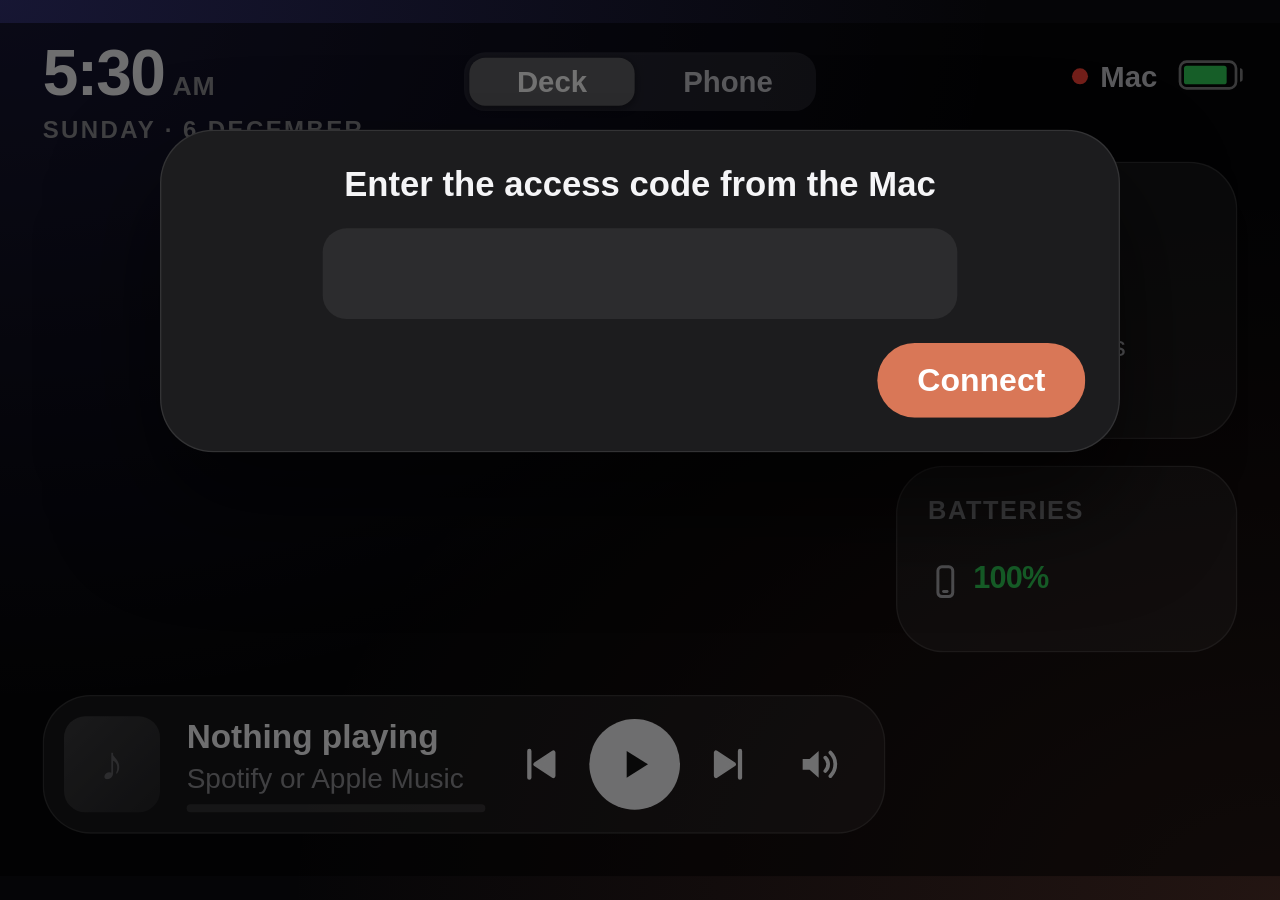
==== commit d454c724: "Merge c30375a475c5e5c5d2202d2c12dd4c4d204fd666 into e6221841973a5cc2b21d4c8bbcdf6020eaca2f42" ====
--- a/Sources/oldphonedeck/web/index.html
+++ b/Sources/oldphonedeck/web/index.html
@@ -51,7 +51,7 @@
   /* ---- keys ---- */
   #keys { position: absolute; top: 76px; width: 316px; }
   .key { position: relative; float: left; width: 70px; margin: 0 12px 14px 0; text-align: center; }
-  .key:nth-child(4n) { margin-right: 0; }
+  .key.last { margin-right: 0; }
   .cap { width: 70px; height: 70px; border-radius: 18px; position: relative;
     background: linear-gradient(180deg, #303036 0%, #1b1b1f 100%);
     box-shadow: inset 0 1px 0 rgba(255,255,255,.11), inset 0 -1px 0 rgba(0,0,0,.6), 0 3px 0 #0a0a0c, 0 8px 16px rgba(0,0,0,.55);
@@ -99,16 +99,31 @@
   #mArt.none { visibility: hidden; }
   #mNote { position: absolute; left: 8px; top: 8px; width: 36px; height: 36px; border-radius: 8px; text-align: center;
     line-height: 36px; font-size: 18px; color: #636366; background: linear-gradient(135deg, #3a3a3c, #232326); }
-  #mInfo { position: absolute; left: 54px; right: 116px; top: 9px; }
+  #mInfo { position: absolute; left: 54px; right: 150px; top: 9px; }
   #mTitle { font-size: 12.5px; font-weight: 600; white-space: nowrap; overflow: hidden; text-overflow: ellipsis; }
   #mArtist { font-size: 10.5px; color: #8e8e93; margin-top: 2px; white-space: nowrap; overflow: hidden; text-overflow: ellipsis; }
-  #mProg { position: absolute; left: 54px; right: 116px; bottom: 8px; height: 3px; border-radius: 2px; background: rgba(255,255,255,.12); overflow: hidden; }
+  #mProg { position: absolute; left: 54px; right: 150px; bottom: 8px; height: 3px; border-radius: 2px; background: rgba(255,255,255,.12); overflow: hidden; }
   #mProg i { display: block; height: 100%; width: 0; background: rgba(255,255,255,.75); border-radius: 2px; }
-  #mBtns { position: absolute; right: 8px; top: 9px; width: 104px; height: 34px; }
+  #mBtns { position: absolute; right: 8px; top: 9px; width: 138px; height: 34px; }
   .mb { float: left; width: 34px; height: 34px; border-radius: 17px; position: relative; }
   .mb svg { position: absolute; left: 9px; top: 9px; }
   .mb.play { background: #f5f5f7; margin: 0 1px; }
   .mb.down { -webkit-transform: scale(.9); transform: scale(.9); opacity: .7; }
+  .mb.vol.on { background: #3a3a3c; }
+  /* volume strip: replaces title + progress while open */
+  .mvol { position: absolute; left: 6px; right: 146px; top: 9px; height: 34px; display: none; }
+  .card.vol .mvol { display: block; }
+  #music.vol #mInfo, #music.vol #mProg, #music.vol #mArt, #music.vol #mNote { display: none; }
+  .vstep { position: absolute; top: 0; width: 30px; height: 34px; line-height: 32px; text-align: center; font-size: 20px; font-weight: 500; color: #f5f5f7; }
+  .vstep.down { opacity: .5; }
+  .vstep.vdn { left: 0; }
+  .vstep.vup { right: 0; }
+  .mvolbar { position: absolute; left: 32px; right: 32px; top: 6px; height: 22px; border-radius: 11px; background: rgba(255,255,255,.12); overflow: hidden; }
+  .mvolbar i { position: absolute; left: 0; top: 0; bottom: 0; width: 0; background: #0a84ff; }
+  .mvolbar.sending i { background: #5e9fe0; }
+  .mvolbar.sending .mvollbl { opacity: .7; }
+  .mvollbl { position: absolute; left: 0; right: 0; top: 0; line-height: 22px; text-align: center; font-size: 10.5px; font-weight: 600; color: #fff;
+    text-shadow: 0 1px 2px rgba(0,0,0,.6); }
 
   /* ---- Phone tab (modern iPhones) ---- */
   #pvBox { position: absolute; left: 16px; top: 42px; height: 264px; border-radius: 18px; overflow: hidden;
@@ -156,6 +171,10 @@
     background: #2c2c2e; color: #fff; padding: 0 10px; font-size: 13px; outline: none; -webkit-user-select: text; }
   #edit .btns { position: absolute; right: 10px; top: 10px; margin: 0; }
   #editCount { position: absolute; left: 12px; top: 44px; font-size: 10px; color: #8e8e93; }
+  #editSlots { position: absolute; right: 12px; top: 40px; font-size: 10px; color: #8e8e93; }
+  #editSlots span { display: inline-block; margin-left: 4px; padding: 0 8px; height: 18px; line-height: 18px; border-radius: 9px;
+    background: #2c2c2e; color: #c7c7cc; font-weight: 600; }
+  #editSlots span.on { background: #0a84ff; color: #fff; }
   #editList { position: absolute; left: 6px; right: 6px; top: 60px; bottom: 0; overflow-y: scroll; -webkit-overflow-scrolling: touch; }
   .erow { height: 34px; position: relative; border-bottom: .5px solid rgba(255,255,255,.08); }
   .erow img { position: absolute; left: 30px; top: 4px; width: 26px; height: 26px; }
@@ -185,10 +204,12 @@
       <div id="mNote">♪</div><img id="mArt" class="none" alt="">
       <div id="mInfo"><div id="mTitle">Nothing playing</div><div id="mArtist">Spotify or Apple Music</div></div>
       <div id="mProg"><i id="mProgFill"></i></div>
+      <div id="mVol" class="mvol"><div class="vstep vdn" id="mVolDown">&minus;</div><div id="mVolBar" class="mvolbar"><i id="mVolFill"></i><div id="mVolLbl" class="mvollbl"></div></div><div class="vstep vup" id="mVolUp">+</div></div>
       <div id="mBtns">
         <div class="mb" id="mPrev"><svg width="16" height="16" viewBox="0 0 16 16"><path d="M3.5 3v10M12.5 3.6v8.8L5.8 8z" fill="#f5f5f7" stroke="#f5f5f7" stroke-width="1.6" stroke-linejoin="round" stroke-linecap="round"/></svg></div>
         <div class="mb play" id="mPlay"></div>
         <div class="mb" id="mNext"><svg width="16" height="16" viewBox="0 0 16 16"><path d="M12.5 3v10M3.5 3.6v8.8L10.2 8z" fill="#f5f5f7" stroke="#f5f5f7" stroke-width="1.6" stroke-linejoin="round" stroke-linecap="round"/></svg></div>
+        <div class="mb vol" id="mVolBtn"><svg width="16" height="16" viewBox="0 0 16 16"><path d="M2 6h2.6L8 3v10L4.6 10H2z" fill="#f5f5f7"/><path d="M10.5 5.5a3.5 3.5 0 0 1 0 5M12.4 3.6a6.2 6.2 0 0 1 0 8.8" stroke="#f5f5f7" stroke-width="1.4" fill="none" stroke-linecap="round"/></svg></div>
       </div>
     </div>
     <div id="net" class="card">
@@ -242,6 +263,7 @@
       <input id="filter" placeholder="Search apps" autocorrect="off" autocapitalize="none">
       <div class="btns"><div class="btn primary" id="editSave">Save</div><div class="btn" id="editCancel">Cancel</div></div>
       <div id="editCount"></div>
+      <div id="editSlots">Keys<span data-n="7">8</span><span data-n="9">10</span><span data-n="11">12</span></div>
       <div id="editList"></div>
     </div>
   </div>
@@ -259,7 +281,19 @@
 (function () {
   'use strict';
   var $ = function (id) { return document.getElementById(id); };
-  var APP_SLOTS = 7;   // 8 keys: 7 apps + Ask Claude
+  var APP_SLOTS = 7;   // app keys; Take note is one more. Set from the Mac (/launcher "slots"): 7, 9 or 11
+  var KEY = 70, GAP = 12, ROWH = 104;   // key cap, gap between keys, row height (cap + label + margin)
+  function keyCols() { return (APP_SLOTS + 1) / 2; }
+  function keysW() { return keyCols() * (KEY + GAP) - GAP; }
+  // Places the key grid inside a box: shrinks it (never enlarges) to fit, centers it horizontally.
+  function placeKeys(left, top, avail) {
+    var s = Math.min(1, avail / keysW()), k = $('keys');
+    k.style.width = keysW() + 'px';
+    k.style.webkitTransformOrigin = k.style.transformOrigin = '0 0';
+    k.style.webkitTransform = k.style.transform = 'scale(' + s + ')';
+    px(k, { left: left + (avail - keysW() * s) / 2, top: top });
+    return Math.round(2 * ROWH * s);
+  }
   var modern = 'isSecureContext' in window;   // iOS 11.1+; the 4S is never "modern"
 
   // ---------- plumbing ----------
@@ -331,12 +365,13 @@
     $('hint').style.display = 'none';
     if (portrait) {
       // Everything in one centered stack: keys, now playing, then the two widgets side by side.
-      var stackH = 208 + 8 + 58 + 12 + netH, top = Math.max(90, Math.round((H - stackH) / 2) + 10);
+      var kh = Math.round(2 * ROWH * Math.min(1, (W - 32) / keysW()));
+      var stackH = kh + 8 + 58 + 12 + netH, top = Math.max(90, Math.round((H - stackH) / 2) + 10);
       $('seg').style.top = '50px';
-      px($('keys'), { left: (W - 316) / 2, top: top });
-      px($('music'), { left: 16, top: top + 208 + 4, width: W - 32 });
+      placeKeys(16, top, W - 32);
+      px($('music'), { left: 16, top: top + kh + 4, width: W - 32 });
       cardW = (W - 42) / 2; batH = netH;
-      var cardTop = top + 208 + 4 + 58 + 12;
+      var cardTop = top + kh + 4 + 58 + 12;
       px(net, { left: 16, top: cardTop, width: cardW, height: netH });
       px(bat, { left: 16 + cardW + 10, top: cardTop, width: cardW });
       var pvH = Math.round((W - 32) * 3 / 4);
@@ -347,8 +382,7 @@
       cardW = W >= 640 ? 150 : 128;
       var right = W - 16, colLeft = right - cardW;
       var keysArea = colLeft - 16 - 16;                       // left column: keys on top, now playing below
-      var keysLeft = 16 + Math.max(0, (keysArea - 316) / 2);
-      px($('keys'), { left: keysLeft, top: 52 });
+      placeKeys(16, 52, keysArea);
       px($('music'), { left: 16, top: 252, width: Math.max(316, keysArea) });
       batH = 304 - (52 + netH + 10);
       px(net, { left: colLeft, top: 52, width: cardW, height: netH });
@@ -413,7 +447,8 @@
     xhr('GET', url('/launcher'), null, function (s, text) {
       if (s !== 200) return;
       launcher = JSON.parse(text);
-      renderKeys();
+      if (launcher.slots) APP_SLOTS = launcher.slots;
+      renderKeys(); layout();
     });
   }
   function key(cls, label, inner, onTap, onHold) {
@@ -439,12 +474,15 @@
     box.appendChild(key('claude', 'Take note', CLAUDE_SVG, openClaude, function () {
       xhr('POST', url('/claude'), 'text=', function () { toast('Claude is open on the Mac'); });
     }));
+    // Last key of each row has no right margin (the row count is 2, columns depend on APP_SLOTS).
+    for (var j = 0; j < box.children.length; j++) if ((j + 1) % keyCols() === 0) box.children[j].className += ' last';
   }
 
   // ---------- editor (hold any key) ----------
-  var draft = [];
+  var draft = [], draftSlots = APP_SLOTS;
   function openEditor() {
-    draft = (launcher.selected || []).slice(0, APP_SLOTS);
+    draftSlots = APP_SLOTS;
+    draft = (launcher.selected || []).slice(0, draftSlots);
     $('filter').value = '';
     sheet('edit', true);
     renderEditor();
@@ -452,12 +490,14 @@
   function renderEditor() {
     var box = $('editList'), q = $('filter').value.toLowerCase();
     box.innerHTML = '';
-    $('editCount').textContent = draft.length + ' of ' + APP_SLOTS + ' keys · ▲ moves an app earlier';
+    $('editCount').textContent = draft.length + ' of ' + draftSlots + ' apps · ▲ moves an app earlier';
+    var sl = $('editSlots').getElementsByTagName('span');
+    for (var i = 0; i < sl.length; i++) sl[i].className = +sl[i].getAttribute('data-n') === draftSlots ? 'on' : '';
     var chosen = draft.map(byPath).filter(function (a) { return a; });
     var rest = launcher.all.filter(function (a) { return draft.indexOf(a.path) < 0; });
     chosen.concat(rest).forEach(function (a) {
       if (q && a.name.toLowerCase().indexOf(q) < 0) return;
-      var idx = draft.indexOf(a.path), on = idx >= 0, full = !on && draft.length >= APP_SLOTS;
+      var idx = draft.indexOf(a.path), on = idx >= 0, full = !on && draft.length >= draftSlots;
       var row = document.createElement('div');
       row.className = 'erow' + (on ? ' on' : '') + (full ? ' full' : '');
       row.innerHTML = '<div class="ck">' + (on ? idx + 1 : '') + '</div><img><div class="nm"></div>' + (idx > 0 ? '<div class="up">▲</div>' : '');
@@ -468,7 +508,7 @@
       });
       row.addEventListener('click', function () {
         if (on) draft.splice(idx, 1);
-        else if (full) return toast('All 7 keys are used: remove one first');
+        else if (full) return toast('All ' + draftSlots + ' app keys are used: remove one first');
         else draft.push(a.path);
         renderEditor();
       });
@@ -476,12 +516,19 @@
     });
   }
   $('filter').addEventListener('input', renderEditor);
+  (function () {
+    var sl = $('editSlots').getElementsByTagName('span');
+    for (var i = 0; i < sl.length; i++) (function (el) {
+      tap(el, function () { draftSlots = +el.getAttribute('data-n'); draft = draft.slice(0, draftSlots); renderEditor(); });
+    })(sl[i]);
+  })();
   tap($('editCancel'), function () { sheet('edit', false); });
   tap($('editSave'), function () {
-    xhr('POST', url('/launcher'), 'paths=' + encodeURIComponent(draft.join('\n')), function (s) {
+    xhr('POST', url('/launcher'), 'slots=' + draftSlots + '&paths=' + encodeURIComponent(draft.join('\n')), function (s) {
       if (s !== 200) return toast('Save failed');
       launcher.selected = draft.slice();
-      renderKeys(); sheet('edit', false); toast('Keys saved');
+      APP_SLOTS = draftSlots;
+      renderKeys(); layout(); sheet('edit', false); toast('Keys saved');
     });
   });
 
@@ -668,6 +715,73 @@
   tap($('mInfo'), function () { media('open'); toast('Opening the player on the Mac'); });
   setPlayIcon(false);
 
+  // ---------- volume (the Mac's output) ----------
+  // The bar follows the finger at once (level); the Mac is sent only the latest value, one request at a
+  // time and at most every 90 ms; confirmed = the value the Mac answered. Until they match the bar shows "sending".
+  var vol = { target: '', level: 0, confirmed: 0, timer: null, kickT: null, busy: false, sentAt: 0, gen: 0 };
+  function volShow(on) {
+    clearTimeout(vol.timer);
+    $('music').className = $('music').className.replace(/ vol\b/g, '') + (on ? ' vol' : '');
+    $('mVolBtn').className = 'mb vol' + (on ? ' on' : '');
+    if (on) vol.timer = setTimeout(function () { if (vol.busy) return volShow(true); volShow(false); }, 5000);
+    else { vol.target = ''; vol.gen++; clearTimeout(vol.kickT); vol.kickT = null; }
+  }
+  function volDraw() {
+    $('mVolFill').style.width = vol.level + '%';
+    $('mVolLbl').textContent = vol.level + '%';
+    $('mVolBar').className = 'mvolbar' + (vol.busy || vol.level !== vol.confirmed ? ' sending' : '');
+  }
+  function volKick() {
+    if (vol.busy || vol.kickT || !vol.target || vol.level === vol.confirmed) return;
+    var wait = 90 - (new Date().getTime() - vol.sentAt);
+    if (wait > 0) { vol.kickT = setTimeout(function () { vol.kickT = null; volKick(); }, wait); return; }
+    var target = vol.target, sent = vol.level, gen = vol.gen;
+    vol.busy = true; vol.sentAt = new Date().getTime();
+    xhr('POST', url('/volume'), 'target=' + target + '&v=' + sent, function (s, text) {
+      vol.busy = false;
+      if (gen !== vol.gen) return;   // strip closed meanwhile
+      var got = null;
+      if (s === 200) { try { got = JSON.parse(text)[target]; } catch (e) {} }
+      if (typeof got === 'number') {
+        vol.confirmed = got;
+        if (vol.level === sent) vol.level = got;   // finger still there: show what the Mac has
+      } else {
+        toast('Volume not available');
+        vol.level = vol.confirmed;
+      }
+      volDraw();
+      volKick();   // the finger moved on while this one was out: send where it is now
+    });
+    volDraw();
+  }
+  function volSet(v) {
+    vol.level = Math.max(0, Math.min(100, Math.round(v)));
+    volDraw(); volShow(true);
+    volKick();
+  }
+  tap($('mVolBtn'), function () {
+    if (vol.target) return volShow(false);
+    xhr('GET', url('/volume'), null, function (s, text) {
+      if (s !== 200) return toast('Volume not available');
+      var d = JSON.parse(text);
+      if (d.system === null || d.system === undefined) return toast('This Mac has no volume control on its output');
+      vol.target = 'system'; vol.level = d.system;
+      vol.confirmed = vol.level; vol.gen++; volDraw(); volShow(true);
+    });
+  });
+  tap($('mVolDown'), function () { volSet(vol.level - 6); });
+  tap($('mVolUp'), function () { volSet(vol.level + 6); });
+  (function () {
+    var bar = $('mVolBar');
+    function at(e) {
+      var t = e.touches && e.touches.length ? e.touches[0] : e, r = bar.getBoundingClientRect();
+      if (r.width > 0 && vol.target) volSet((t.clientX - r.left) / r.width * 100);
+    }
+    bar.addEventListener('touchstart', function (e) { e.preventDefault(); at(e); });
+    bar.addEventListener('touchmove', function (e) { e.preventDefault(); at(e); });
+    bar.addEventListener('click', function (e) { at(e); });
+  })();
+
   // ---------- Phone tab: camera + mic to the Mac over a secure WebSocket ----------
   // Messages: 1 type byte + payload. 'H' token, 'V' JPEG frame, 'A' 16 kHz mono s16le PCM.
   // The Mac turns 'V' into its /camera.mjpg feed (OBS) and plays 'A' into BlackHole (the mic).
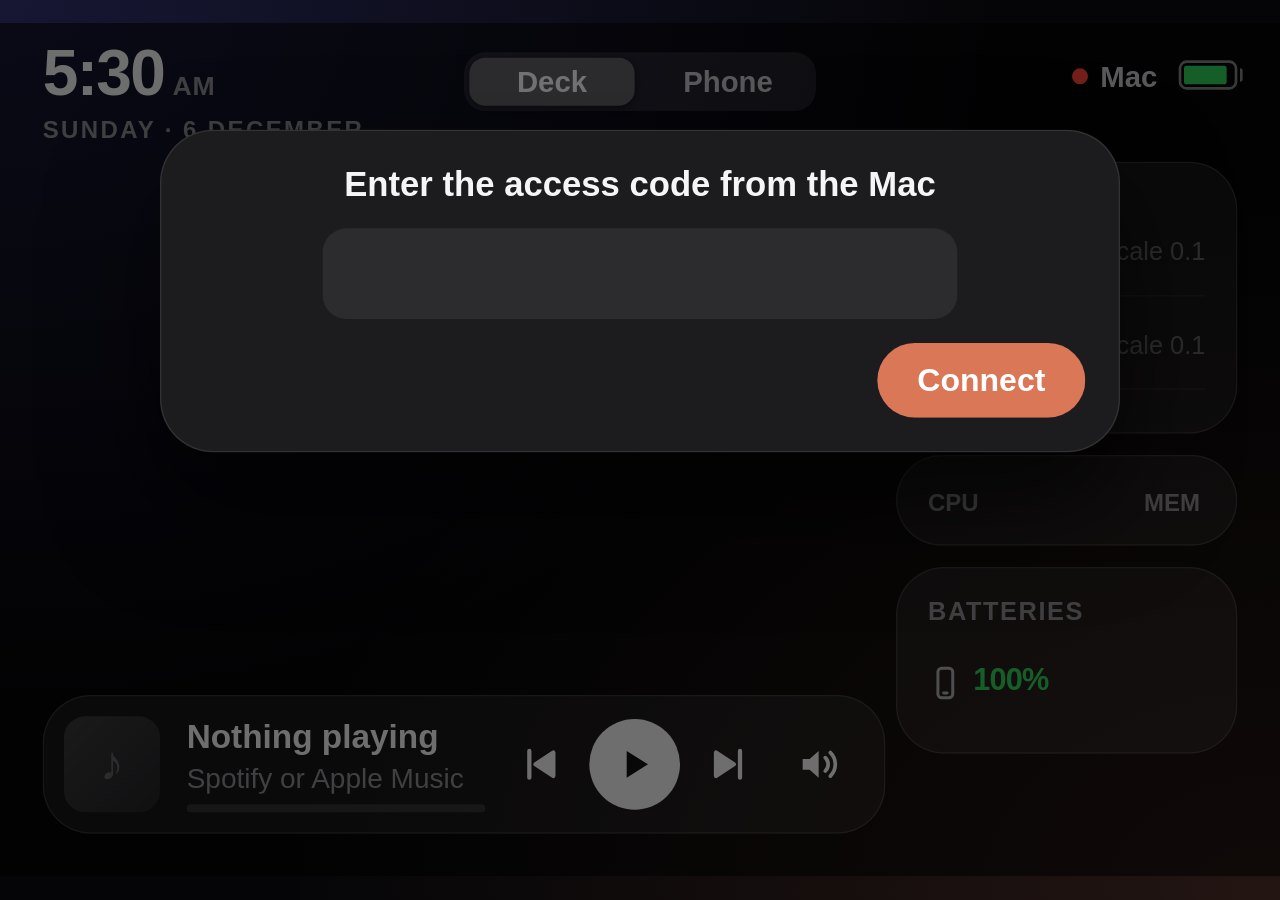
==== commit 8f604ebe: "Merge edf85bb17ddc5863efeb1c8794e9b612a698b378 into e6221841973a5cc2b21d4c8bbcdf6020eaca2f42" ====
--- a/Sources/oldphonedeck/web/index.html
+++ b/Sources/oldphonedeck/web/index.html
@@ -78,7 +78,14 @@
   .sub { font-size: 10.5px; color: #c7c7cc; margin-top: 3px; white-space: nowrap; }
   .arrow { color: #64d2ff; font-weight: 700; }
   .arrow.up { color: #30d158; }
-  #spark { display: block; margin-top: 6px; }
+  /* Deck Internet card: download and upload, each with its own graph, scale and live value */
+  #net h3 { margin-bottom: 4px; white-space: nowrap; overflow: hidden; }
+  #netTest { float: right; font-weight: 500; letter-spacing: 0; text-transform: none; color: #8e8e93; }
+  .nl { position: relative; height: 15px; line-height: 15px; font-size: 9.5px; color: #8e8e93; white-space: nowrap; overflow: hidden; }
+  .nl b { font-size: 12.5px; font-weight: 700; color: #f5f5f7; letter-spacing: -.2px; margin-right: 2px;
+    -webkit-font-feature-settings: "tnum"; font-feature-settings: "tnum"; }
+  .nl .nmax { position: absolute; right: 0; top: 0; color: #636366; }
+  #spark, #sparkUp { display: block; margin: 1px 0 3px; }
   .foot { position: absolute; left: 12px; right: 12px; bottom: 9px; font-size: 9px; color: #636366; white-space: nowrap; overflow: hidden; text-overflow: ellipsis; }
   /* Batteries: compact chips, icon + percentage */
   .chip { float: left; width: 50%; height: 30px; position: relative; box-sizing: border-box; padding-right: 6px; }
@@ -92,6 +99,38 @@
   .chip b.low { color: #ff453a; }
   .chip b.chg { color: #30d158; }
   .empty-note { font-size: 10px; color: #636366; }
+  /* Activity card in the Deck: CPU and GPU over the last 10 minutes, memory and its pressure, swap, busiest apps */
+  .cx h3 { position: absolute; left: 12px; right: 12px; top: 9px; margin: 0; white-space: nowrap; overflow: hidden; text-overflow: ellipsis; }
+  .cx .cbody { position: absolute; left: 12px; right: 12px; top: 30px; bottom: 10px; }
+  .ag, .amem, .atop, .anote { position: absolute; }
+  .al { height: 16px; line-height: 14px; font-size: 10px; font-weight: 600; letter-spacing: .3px; color: #8e8e93; white-space: nowrap; overflow: hidden; }
+  .al b { font-size: 13px; font-weight: 700; letter-spacing: -.2px; color: #f5f5f7; margin-left: 4px;
+    -webkit-font-feature-settings: "tnum"; font-feature-settings: "tnum"; }
+  .al .asw { margin-left: 8px; font-weight: 500; letter-spacing: 0; }
+  .ag canvas { position: absolute; display: block; }
+  .abar { position: absolute; left: 0; right: 0; top: 18px; height: 7px; border-radius: 4px; background: rgba(255,255,255,.12); overflow: hidden; }
+  .abar i { display: block; height: 100%; width: 0; border-radius: 4px; background: #30d158; }
+  .abar i.warn { background: #ffd60a; }
+  .abar i.critical { background: #ff453a; }
+  .atop { font-size: 10.5px; line-height: 14px; color: #aeaeb2; white-space: nowrap; overflow: hidden; text-overflow: ellipsis; }
+  .atop b { color: #f5f5f7; font-weight: 600; }
+  /* One 34pt row (little room): CPU and GPU with a small graph each, then memory with its bar. */
+  .arow .ag .al { height: 34px; line-height: 34px; }
+  .arow .amem .al { height: 22px; line-height: 24px; }
+  .arow .abar { top: 23px; height: 5px; }
+  .arow .asw { display: none; }
+  .anote { left: 0; right: 0; top: 0; font-size: 11px; line-height: 15px; color: #8e8e93; display: none; background: transparent; }
+  .acard.off .ag, .acard.off .amem, .acard.off .atop { visibility: hidden; }
+  .acard.off .anote { display: block; }
+  /* Deck on a phone in landscape: one 34pt strip, CPU and memory only. */
+  .astrip h3, .astrip canvas, .astrip .abar, .astrip .asw, .astrip .atop { display: none; }
+  .astrip .cbody { top: 0; bottom: 0; }
+  .astrip .anote { line-height: 34px; white-space: nowrap; overflow: hidden; text-overflow: ellipsis; }
+  .astrip .al { height: 34px; line-height: 34px; font-size: 9px; letter-spacing: 0; }
+  .astrip .amem .al { text-align: right; }
+  .astrip .al b { font-size: 12px; margin-left: 2px; }
+  .astrip .al b.warn { color: #ffd60a; }
+  .astrip .al b.critical { color: #ff453a; }
   /* ---- now playing ---- */
   #music { position: absolute; height: 52px; padding: 0; }
   #mArt { position: absolute; left: 8px; top: 8px; width: 36px; height: 36px; border-radius: 8px;
@@ -213,11 +252,13 @@
       </div>
     </div>
     <div id="net" class="card">
-      <h3 id="netTitle">Internet</h3>
-      <div class="big"><span class="arrow">↓</span> <span id="down">–</span><small>Mbps</small></div>
-      <div class="sub"><span class="arrow up">↑</span> <span id="up">–</span> Mbps · <span id="ping">–</span> ms</div>
+      <h3><span id="netTest"></span><span id="netTitle">Internet</span></h3>
+      <div class="nl"><span class="arrow">↓</span> <b id="down">–</b>Mbps<span class="nmax" id="downMax"></span></div>
       <canvas id="spark" width="208" height="36"></canvas>
+      <div class="nl"><span class="arrow up">↑</span> <b id="up">–</b>Mbps<span class="nmax" id="upMax"></span></div>
+      <canvas id="sparkUp" width="208" height="36"></canvas>
     </div>
+    <div id="act" class="card cx"><h3>Activity</h3><div class="cbody"></div></div>
     <div id="bat" class="card"><h3>Batteries</h3><div id="batList"></div></div>
   </div>
 
@@ -360,13 +401,14 @@
   }
   function layout() {
     // Compact widgets: Internet (number + small graph) and Batteries (icon + %), stacked in one narrow column.
-    var net = $('net'), bat = $('bat'), cardW, netH = 104, batH;
+    var net = $('net'), bat = $('bat'), act = $('act'), cardW, netH = 104, batH, actH, actW = 0, actMode;
     net.className = bat.className = 'card';
     $('hint').style.display = 'none';
     if (portrait) {
       // Everything in one centered stack: keys, now playing, then the two widgets side by side.
       var kh = Math.round(2 * ROWH * Math.min(1, (W - 32) / keysW()));
-      var stackH = kh + 8 + 58 + 12 + netH, top = Math.max(90, Math.round((H - stackH) / 2) + 10);
+      actH = 140; actW = W - 32; actMode = 'wide';   // under the two widgets, full width: graphs side by side, memory, busiest apps
+      var stackH = kh + 8 + 58 + 12 + netH + 10 + actH, top = Math.max(90, Math.round((H - stackH) / 2) + 10);
       $('seg').style.top = '50px';
       placeKeys(16, top, W - 32);
       px($('music'), { left: 16, top: top + kh + 4, width: W - 32 });
@@ -374,6 +416,7 @@
       var cardTop = top + kh + 4 + 58 + 12;
       px(net, { left: 16, top: cardTop, width: cardW, height: netH });
       px(bat, { left: 16 + cardW + 10, top: cardTop, width: cardW });
+      px(act, { left: 16, top: cardTop + netH + 10, width: W - 32, height: actH });
       var pvH = Math.round((W - 32) * 3 / 4);
       px($('pvBox'), { left: 16, top: 72, width: W - 32, height: pvH });
       px($('pCtl'), { left: 16, top: 72 + pvH + 14, width: W - 32 });
@@ -384,18 +427,23 @@
       var keysArea = colLeft - 16 - 16;                       // left column: keys on top, now playing below
       placeKeys(16, 52, keysArea);
       px($('music'), { left: 16, top: 252, width: Math.max(316, keysArea) });
-      batH = 304 - (52 + netH + 10);
+      // The column is 252pt tall: Internet's two graphs, a 34pt Activity strip (CPU and memory: is the Mac
+      // struggling?) and two rows of batteries. GPU, swap and busiest apps show when the phone is upright.
+      netH = 102; actH = 34; actMode = 'strip';
+      batH = 304 - (52 + netH + 8 + actH + 8);
       px(net, { left: colLeft, top: 52, width: cardW, height: netH });
-      px(bat, { left: colLeft, top: 52 + netH + 10, width: cardW });
+      px(act, { left: colLeft, top: 52 + netH + 8, width: cardW, height: actH });
+      px(bat, { left: colLeft, top: 52 + netH + 8 + actH + 8, width: cardW });
       var ctlW = W >= 640 ? 180 : 150;
       px($('pvBox'), { left: 16, top: 42, width: W - 32 - ctlW - 12, height: 264 });
       px($('pCtl'), { left: W - 16 - ctlW, top: 42, width: ctlW });
     }
     batteryRows = Math.max(2, Math.floor((batH - 40) / 30)) * 2;   // max chips that fit, two per row
-    var spark = $('spark'), sw = cardW - 24, sh = 18;
-    spark.width = sw * 2; spark.height = sh * 2;
-    px(spark, { width: sw, height: sh });
-    drawSpark(lastHistory); renderBatteries(lastBatteries);
+    var sw = cardW - 24, sh = Math.floor((netH - 69) / 2), sp = [$('spark'), $('sparkUp')];
+    for (var si = 0; si < 2; si++) { sp[si].width = sw * 2; sp[si].height = sh * 2; px(sp[si], { width: sw, height: sh }); }
+    drawSpark(lastHistory, lastHistoryUp);
+    deckActSize(actMode, actW || cardW, actH);
+    renderBatteries(lastBatteries);
   }
   window.addEventListener('resize', fit);
   window.addEventListener('orientationchange', function () { setTimeout(fit, 300); });
@@ -585,22 +633,44 @@
     var s = Math.round((Date.now() - ms) / 1000);
     return s < 60 ? 'just now' : s < 3600 ? Math.round(s / 60) + ' min ago' : Math.round(s / 3600) + ' h ago';
   }
-  var lastHistory = [];
-  function drawSpark(hist) {
-    lastHistory = hist || [];
-    var c = $('spark'), g = c.getContext('2d'), w = c.width, h = c.height;
+  var lastHistory = [], lastHistoryUp = [];
+  // Top of a graph's scale: the next 1, 2 or 5 step above the last minute's peak, written at the right.
+  function niceMax(h) {
+    var m = 0.1, i, p, k, steps = [1, 2, 5, 10];
+    for (i = 0; i < h.length; i++) if (h[i] > m) m = h[i];
+    p = Math.pow(10, Math.floor(Math.log(m) / Math.LN10));
+    for (k = 0; k < 3; k++) if (steps[k] * p >= m) break;
+    return steps[k] * p;
+  }
+  function drawSpark(hist, histUp) {
+    lastHistory = hist || []; lastHistoryUp = histUp || [];
+    var md = niceMax(lastHistory), mu = niceMax(lastHistoryUp);
+    $('downMax').textContent = 'scale ' + (md >= 1 ? Math.round(md) : md.toFixed(1));
+    $('upMax').textContent = 'scale ' + (mu >= 1 ? Math.round(mu) : mu.toFixed(1));
+    drawLine($('spark'), lastHistory, { rgb: '100,210,255', max: md, slots: 60, lw: 2, grid: 0.5 });
+    drawLine($('sparkUp'), lastHistoryUp, { rgb: '48,209,88', max: mu, slots: 60, lw: 2, grid: 0.5 });
+  }
+  // Line + fading fill on a canvas sized in device pixels. o: rgb ('r,g,b'), max (fixed top, else the
+  // data's), slots (fixed number of samples across the width: newest at the right edge), lw, grid (fraction).
+  function drawLine(c, hist, o) {
+    var g = c.getContext('2d'), w = c.width, h = c.height, n = hist.length, i, max = o.max || 1;
     g.clearRect(0, 0, w, h);
-    if (lastHistory.length < 2) return;
-    var max = 1; lastHistory.forEach(function (v) { if (v > max) max = v; });
+    if (o.grid) {
+      g.fillStyle = 'rgba(255,255,255,.08)';
+      for (i = 1; i * o.grid < 1; i++) g.fillRect(0, Math.round(h * i * o.grid), w, 1);
+    }
+    if (n < 2) return;
+    if (!o.max) hist.forEach(function (v) { if (v > max) max = v; });
+    var step = w / ((o.slots || n) - 1), x0 = w - (n - 1) * step;
     g.beginPath();
-    lastHistory.forEach(function (v, i) {
-      var x = i * w / (lastHistory.length - 1), y = h - 3 - (v / max) * (h - 6);
+    for (i = 0; i < n; i++) {
+      var x = x0 + i * step, y = h - 3 - Math.min(1, hist[i] / max) * (h - 6);
       if (i) g.lineTo(x, y); else g.moveTo(x, y);
-    });
-    g.strokeStyle = '#64d2ff'; g.lineWidth = 2.5; g.lineJoin = 'round'; g.stroke();
-    g.lineTo(w, h); g.lineTo(0, h); g.closePath();
+    }
+    g.strokeStyle = 'rgb(' + o.rgb + ')'; g.lineWidth = o.lw || 2.5; g.lineJoin = 'round'; g.stroke();
+    g.lineTo(w, h); g.lineTo(x0, h); g.closePath();
     var grad = g.createLinearGradient(0, 0, 0, h);
-    grad.addColorStop(0, 'rgba(100,210,255,.35)'); grad.addColorStop(1, 'rgba(100,210,255,0)');
+    grad.addColorStop(0, 'rgba(' + o.rgb + ',.35)'); grad.addColorStop(1, 'rgba(' + o.rgb + ',0)');
     g.fillStyle = grad; g.fill();
   }
   // Small line icons per device kind, drawn like SF Symbols.
@@ -666,12 +736,18 @@
       var d = JSON.parse(text);
       $('macName').textContent = d.mac.replace(/^\S+['’]s?\s+/, '');
       var sp = d.speed || {};
-      $('down').textContent = sp.down !== undefined ? fmt(sp.down) : '–';
-      $('up').textContent = sp.up !== undefined ? fmt(sp.up) : '–';
-      $('ping').textContent = sp.ping !== undefined ? Math.round(sp.ping) : '–';
-      $('net').title = sp.at ? 'Tested ' + ago(sp.at) : '';
+      // Live throughput next to each graph; the last speed test (tap the card) in the title row.
+      $('down').textContent = fmt(d.net.rx || 0);
+      $('up').textContent = fmt(d.net.tx || 0);
+      var nt = $('netTest'), test = sp.down !== undefined ? '↓' + fmt(sp.down) + ' ↑' + fmt(sp.up || 0) : '';
       $('netTitle').textContent = sp.running ? 'Testing…' : 'Internet';
-      drawSpark(d.net.history);
+      nt.textContent = test + (test && sp.ping !== undefined ? ' · ' + Math.round(sp.ping) + ' ms' : '');
+      function full() { return nt.offsetWidth + $('netTitle').offsetWidth + 10 > nt.parentNode.clientWidth; }
+      if (full()) nt.textContent = test;
+      if (full()) nt.textContent = '';   // 4S: the speed test stays in the card's tooltip
+      $('net').title = sp.at ? 'Tested ' + ago(sp.at) + ': ' + test + (sp.ping !== undefined ? ', ping ' + Math.round(sp.ping) + ' ms' : '') : '';
+      drawSpark(d.net.history, d.net.historyUp);
+      deckActRefresh();
       renderBatteries(d.batteries);
       renderMusic(d.music);
     });
@@ -680,6 +756,128 @@
   tap($('net'), function () {
     xhr('POST', url('/speedtest'), '', function () { $('netTitle').textContent = 'Testing…'; toast('Running a speed test (~20 s)'); });
   });
+
+  // ---------- Activity card: CPU and GPU over the last 10 minutes, memory and its pressure, swap, busiest apps ----------
+  // GET /activity, polled with /stats. mode: 'wide' (phone upright: graphs side by side, memory, busiest apps)
+  // or 'strip' (phone in landscape: one 34pt row with CPU and memory in use).
+  function gb(b) { return (b / 1073741824).toFixed(b >= 10737418240 ? 0 : 1); }
+  var dact = null;
+  function deckAct() {
+    if (dact) return dact;
+    var card = $('act'), body = card.lastChild;
+    card.className += ' acard';
+    body.innerHTML = '<div class="ag"><div class="al">CPU<b></b></div><canvas></canvas></div>' +
+      '<div class="ag"><div class="al">GPU<b></b></div><canvas></canvas></div>' +
+      '<div class="amem"><div class="al"><span>MEMORY</span><b></b><span class="asw"></span></div><div class="abar"><i></i></div></div>' +
+      '<div class="atop"></div><div class="anote">Loading\u2026</div>';
+    var q = function (sel) { return body.querySelectorAll(sel); };
+    dact = { mode: '', busy: false, waitUntil: 0, st: { card: card, g: q('.ag'), lbl: q('.ag b'), cv: q('.ag canvas'),
+      mem: body.querySelector('.amem'), memB: body.querySelector('.amem b'), sw: body.querySelector('.asw'),
+      bar: body.querySelector('.abar i'), memK: body.querySelector('.amem span'), top: body.querySelector('.atop'),
+      note: body.querySelector('.anote'), d: null, compact: false } };
+    return dact;
+  }
+  function deckActSize(mode, w, h) {
+    var a = deckAct(), st = a.st, r = window.devicePixelRatio || 2, i, gw;
+    a.mode = mode;
+    st.card.className = st.card.className.replace(/ (astrip|arow)\b/g, '') + (mode === 'strip' ? ' astrip' : '');
+    for (i = 0; i < 2; i++) { st.g[i].style.display = ''; st.cv[i].style.display = ''; }
+    st.top.style.display = st.sw.style.display = '';
+    if (mode === 'strip') {
+      // Two cells: CPU and memory in use, the memory value colored by pressure.
+      var bw = w - 24;
+      st.memK.textContent = 'MEM'; st.compact = true;
+      px(st.g[0], { left: 0, top: 0, width: Math.round(bw / 2), height: 34 });
+      px(st.mem, { left: Math.round(bw / 2), top: 0, width: bw - Math.round(bw / 2), height: 34 });
+      st.g[1].style.display = 'none';
+      return deckActDraw();
+    }
+    function canvas(cv, x, y, wd, ht) {
+      cv.width = Math.round(wd * r); cv.height = Math.round(ht * r);
+      px(cv, { left: x, top: y, width: wd, height: ht });
+    }
+    // One row when the card is too short for graphs above a memory bar.
+    var row = h - 40 < 74;
+    st.memK.textContent = row ? 'MEM' : 'MEMORY';
+    st.card.className = st.card.className.replace(/ arow\b/g, '') + (row ? ' arow' : '');
+    st.compact = row;
+    if (row) {
+      // Three equal cells in one row: CPU + graph, GPU + graph, memory + bar.
+      gw = (w - 24 - 20) / 3;
+      for (i = 0; i < 2; i++) {
+        px(st.g[i], { left: i * (gw + 10), top: 0, width: gw, height: 34 });
+        canvas(st.cv[i], 64, 7, Math.max(16, gw - 64), 20);
+      }
+      px(st.mem, { left: 2 * (gw + 10), top: 0, width: gw, height: 34 });
+      st.top.style.display = 'none';
+      return deckActDraw();
+    }
+    var bw2 = w - 24, bh = h - 40, MEM = 30, TOP = bh >= 100 ? 18 : 0, gap = 8;
+    var gh = Math.max(30, bh - MEM - TOP - gap), side = bw2 >= 260;
+    st.top.style.display = TOP ? '' : 'none';
+    // Two graphs side by side when there is width, else one above the other.
+    for (i = 0; i < 2; i++) {
+      gw = side ? (bw2 - 14) / 2 : bw2;
+      var hh = side ? gh : gh / 2 - 4;
+      px(st.g[i], { left: side ? i * (gw + 14) : 0, top: side ? 0 : i * (gh / 2), width: gw, height: hh });
+      canvas(st.cv[i], 0, 17, gw, Math.max(12, hh - 17));
+    }
+    px(st.mem, { left: 0, top: gh + gap, width: bw2, height: MEM });
+    px(st.top, { left: 0, top: gh + gap + MEM, width: bw2 });
+    deckActDraw();
+  }
+  function activityDraw(st) {
+    var d = st.d;
+    if (!d) return;
+    var m = d.mem || {}, hasGpu = d.gpu !== undefined, slots = Math.round(600 / (d.interval || 2));
+    var pres = m.pressure || 'normal', memTxt = m.used ? gb(m.used) + ' / ' + gb(m.total) + ' GB' : '';
+    var swapTxt = m.swapUsed ? 'swap ' + gb(m.swapUsed) + ' GB' : 'no swap';
+    st.lbl[0].textContent = d.cpu + '%';
+    st.lbl[1].textContent = hasGpu ? d.gpu + '%' : 'n/a';
+    drawLine(st.cv[0], d.cpuHistory || [], { rgb: '100,210,255', max: 100, slots: slots, lw: 2, grid: 0.5 });
+    drawLine(st.cv[1], d.gpuHistory || [], { rgb: '191,90,242', max: 100, slots: slots, lw: 2, grid: 0.5 });
+    st.memB.textContent = st.compact && m.used ? gb(m.used) + '/' + gb(m.total) + ' GB' : memTxt;
+    st.sw.textContent = (pres === 'normal' ? '' : 'pressure ' + (pres === 'warn' ? 'high' : 'critical') + ' \u00b7 ') + swapTxt;
+    st.bar.style.width = m.total ? Math.min(100, m.used / m.total * 100) + '%' : '0';
+    st.bar.className = pres === 'normal' ? '' : pres;
+    var top = d.top || [];
+    st.top.innerHTML = top.length ? '' : 'Busiest apps appear after a moment';
+    top.forEach(function (p, i) {
+      var b = document.createElement('b'); b.textContent = p.name;
+      if (i) st.top.appendChild(document.createTextNode('  \u00b7  '));
+      st.top.appendChild(b);
+      st.top.appendChild(document.createTextNode(' ' + Math.round(p.cpu) + '%'));
+    });
+  }
+  function deckActDraw() {
+    var a = dact, st = a && a.st, d = st && st.d;
+    if (!d) return;
+    activityDraw(st);
+    if (a.mode === 'strip') {
+      var m = d.mem || {};
+      st.memB.textContent = m.total ? Math.round(m.used / m.total * 100) + '%' : '';
+      st.memB.className = m.pressure && m.pressure !== 'normal' ? m.pressure : '';
+    } else st.memB.className = '';
+  }
+  function deckActRefresh() {
+    var a = deckAct();
+    if (a.busy || new Date().getTime() < a.waitUntil) return;
+    a.busy = true;
+    xhr('GET', url('/activity'), null, function (s, text) {
+      a.busy = false;
+      var d = null, st = a.st;
+      if (s === 200) { try { d = JSON.parse(text); } catch (e) {} }
+      if (!d) {
+        if (s === 404) a.waitUntil = new Date().getTime() + 30000;   // a Mac without /activity: ask again in 30 s
+        st.note.textContent = s === 404 ? 'Update OldPhoneDeck on the Mac' : 'The Mac is not answering';
+        st.card.className = st.card.className.replace(/ off\b/g, '') + ' off';
+        return;
+      }
+      st.card.className = st.card.className.replace(/ off\b/g, '');
+      st.d = d;
+      deckActDraw();
+    });
+  }
 
   // ---------- now playing (Spotify / Apple Music on the Mac) ----------
   var PLAY = '<svg width="16" height="16" viewBox="0 0 16 16"><path d="M5 3v10l8-5z" fill="#111"/></svg>';
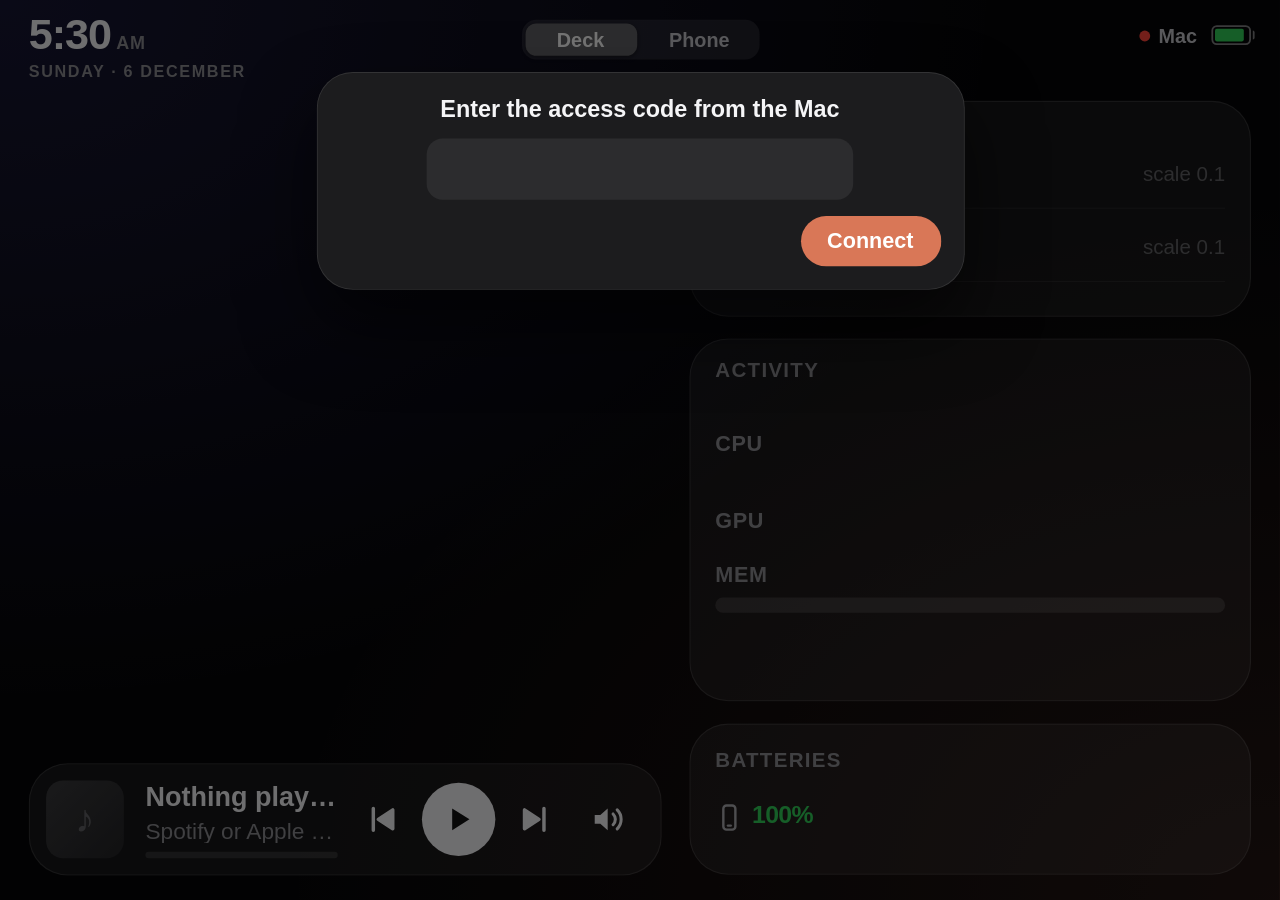
==== commit 683dc7d7: "Merge 65c8bbcb80c415e228a5c5238b3032879486bd18 into e6221841973a5cc2b21d4c8bbcdf6020eaca2f42" ====
--- a/Sources/oldphonedeck/web/index.html
+++ b/Sources/oldphonedeck/web/index.html
@@ -122,6 +122,8 @@
   .anote { left: 0; right: 0; top: 0; font-size: 11px; line-height: 15px; color: #8e8e93; display: none; background: transparent; }
   .acard.off .ag, .acard.off .amem, .acard.off .atop { visibility: hidden; }
   .acard.off .anote { display: block; }
+  /* Deck, narrow column (tablets): label at the left of each graph, swap under the memory bar. */
+  .acol .asw { position: absolute; left: 0; right: 0; top: 27px; margin-left: 0; overflow: hidden; text-overflow: ellipsis; }
   /* Deck on a phone in landscape: one 34pt strip, CPU and memory only. */
   .astrip h3, .astrip canvas, .astrip .abar, .astrip .asw, .astrip .atop { display: none; }
   .astrip .cbody { top: 0; bottom: 0; }
@@ -229,6 +231,7 @@
   #login .sheet { top: 40px; text-align: center; }
   #code { width: 70%; height: 32px; border: 0; border-radius: 9px; background: #2c2c2e; color: #fff; text-align: center; font-size: 16px; }
 </style>
+<style id="keyGap"></style>
 </head>
 <body>
 <div id="safe"></div>
@@ -324,11 +327,15 @@
   var $ = function (id) { return document.getElementById(id); };
   var APP_SLOTS = 7;   // app keys; Take note is one more. Set from the Mac (/launcher "slots"): 7, 9 or 11
   var KEY = 70, GAP = 12, ROWH = 104;   // key cap, gap between keys, row height (cap + label + margin)
-  function keyCols() { return (APP_SLOTS + 1) / 2; }
+  var KROWS = 2;   // rows of keys: always 2 on phones; 3 on a tablet held upright with 12 keys
+  function keyCols() { return Math.ceil((APP_SLOTS + 1) / KROWS); }
   function keysW() { return keyCols() * (KEY + GAP) - GAP; }
-  // Places the key grid inside a box: shrinks it (never enlarges) to fit, centers it horizontally.
-  function placeKeys(left, top, avail) {
-    var s = Math.min(1, avail / keysW()), k = $('keys');
+  function keysH() { return KROWS * ROWH - 14; }   // without the last row's bottom margin
+  // Places the key grid inside a box: shrinks it to fit (enlarges up to maxS on tablets), centers it horizontally.
+  // extra: more space between rows (tablets only), in key units.
+  function placeKeys(left, top, avail, maxS, extra) {
+    var s = Math.min(maxS || 1, avail / keysW()), k = $('keys');
+    $('keyGap').textContent = extra ? '#keys .key { margin-bottom: ' + (14 + extra) + 'px; }' : '';
     k.style.width = keysW() + 'px';
     k.style.webkitTransformOrigin = k.style.transformOrigin = '0 0';
     k.style.webkitTransform = k.style.transform = 'scale(' + s + ')';
@@ -374,13 +381,20 @@
     el.addEventListener('click', function (e) { fn(e); });
     function unpress() { el.className = el.className.replace(/ down/g, ''); }
   }
+  // Places a box zoomed by z (transform), so its contents grow with it; w and h are the size on the stage.
+  function zoomBox(el, left, top, w, h, z) {
+    el.style.webkitTransformOrigin = el.style.transformOrigin = '0 0';
+    el.style.webkitTransform = el.style.transform = z === 1 ? '' : 'scale(' + z + ')';
+    px(el, { left: left, top: top, width: w / z });
+    if (h) px(el, { height: h / z });
+  }
   function px(el, props) { for (var k in props) el.style[k] = props[k] + 'px'; }
 
   // ---------- layout ----------
   // Landscape: the stage is 320pt tall and as wide as the screen's shape (480 on a 4S, ~700 on an iPhone 17).
   // Portrait (modern phones held upright): 360pt wide, keys on top, widgets below.
   // The stage sits inside the safe area; the page background fills the rest of the screen.
-  var W = 480, H = 320, portrait = false;
+  var W = 480, H = 320, portrait = false, large = false, SC = 1;
   function insets() {
     var cs = window.getComputedStyle($('safe'));
     return { t: parseFloat(cs.paddingTop) || 0, r: parseFloat(cs.paddingRight) || 0,
@@ -390,9 +404,18 @@
     var iw = window.innerWidth, ih = window.innerHeight, ins = insets();
     var aw = iw - ins.l - ins.r, ah = ih - ins.t - ins.b;
     portrait = modern && ah > aw * 1.2;
-    if (portrait) { W = 360; H = Math.max(520, Math.round(360 * ah / aw)); }
-    else { H = 320; W = Math.max(480, Math.min(760, Math.round(320 * aw / ah))); }
-    var s = Math.min(aw / W, ah / H), st = $('stage');
+    // Tablets (short side 600pt+, never a phone): keep a phone-like scale and grow the stage to fill the screen.
+    large = modern && Math.min(aw, ah) >= 600;
+    var s, st = $('stage');
+    if (large) {
+      s = Math.min(1.8, Math.max(1.2, Math.min(aw, ah) / 480));
+      W = Math.floor(aw / s); H = Math.floor(ah / s);
+    } else {
+      if (portrait) { W = 360; H = Math.max(520, Math.round(360 * ah / aw)); }
+      else { H = 320; W = Math.max(480, Math.min(760, Math.round(320 * aw / ah))); }
+      s = Math.min(aw / W, ah / H);
+    }
+    SC = s;
     st.style.width = W + 'px'; st.style.height = H + 'px';
     st.style.webkitTransform = st.style.transform = 'scale(' + s + ')';
     st.style.left = ins.l + (aw - W * s) / 2 + 'px';
@@ -404,19 +427,76 @@
     var net = $('net'), bat = $('bat'), act = $('act'), cardW, netH = 104, batH, actH, actW = 0, actMode;
     net.className = bat.className = 'card';
     $('hint').style.display = 'none';
-    if (portrait) {
+    // Full-stage sheets: on a tablet keep them to a readable column instead of the whole screen width.
+    var sm = large ? Math.max(8, Math.round((W - 680) / 2)) : 8, sl = ['edit'];
+    for (var i = 0; i < sl.length; i++) px($(sl[i]).firstElementChild, { left: sm, right: sm });
+    var z = 1, sparkH = 18;   // z: extra zoom of now playing and the widgets on tablets
+    if (large) {
+      // Tablet: the deck fills the screen under the header. Keys grow up to ~140pt caps, now playing runs along
+      // the bottom, the two widgets take the rest; both are zoomed by z so their text grows with them.
+      var kmax = 140 / (KEY * SC), M = 16, B = H - 14, mH, k, gh, extra = 0;
+      z = 1.2; mH = Math.round(52 * z);
+      KROWS = portrait && APP_SLOTS + 1 >= 12 ? 3 : 2;   // 12 keys upright: 3 rows of 4 fill the height better than 2 of 6
+      markLast();
+      if (!portrait) {
+        var T = 56, CWl = W - 2 * M, boxH = B - mH - 16 - T;
+        k = Math.min(kmax, (CWl - 16 - 180) / keysW(), boxH / keysH());
+        var leftW = Math.round(keysW() * k);
+        extra = Math.min(40, Math.max(0, Math.round((boxH / k - keysH()) / 3)));   // a third of the spare goes between the rows
+        gh = (keysH() + extra) * k;
+        $('seg').style.top = '11px';
+        placeKeys(M, T + Math.round((boxH - gh) / 2), leftW, kmax, extra);
+        zoomBox($('music'), M, B - mH, leftW, 0, z);
+        var cx = M + leftW + 16;
+        // One column, top to bottom: Internet, Activity (the rest), Batteries (two rows of chips).
+        cardW = W - M - cx;
+        z = Math.min(z, cardW / 150);
+        netH = Math.round(100 * z); batH = Math.round((40 + batFit * 30) * z); actH = B - T - 24 - netH - batH; actMode = 'col';
+        zoomBox(net, cx, T, cardW, netH, z);
+        zoomBox(act, cx, T + netH + 12, cardW, actH, z);
+        zoomBox(bat, cx, T + netH + 12 + actH + 12, cardW, batH, z);
+      } else {
+        var Tp = 90, CWp = W - 2 * M;
+        k = Math.min(kmax, CWp / keysW());
+        gh = keysH() * k;
+        $('seg').style.top = '50px';
+        placeKeys(M, Tp, CWp, kmax, 0);
+        zoomBox($('music'), M, B - mH, CWp, 0, z);
+        var cardTop = Math.round(Tp + gh + 18);
+        // Internet on the left, full height; Activity above Batteries on the right.
+        cardW = (CWp - 12) / 2; netH = B - mH - 16 - cardTop;
+        batH = Math.round((40 + batFit * 30) * z); actH = netH - 12 - batH; actMode = 'col';
+        zoomBox(net, M, cardTop, cardW, netH, z);
+        zoomBox(act, M + cardW + 12, cardTop, cardW, actH, z);
+        zoomBox(bat, M + cardW + 12, cardTop + actH + 12, cardW, batH, z);
+      }
+      cardW = cardW / z; batH = batH / z;
+      sparkH = Math.max(12, Math.min(140, Math.floor((netH / z - 69) / 2)));
+      if (portrait) {
+        var pvHp = Math.round((W - 32) * 3 / 4);
+        px($('pvBox'), { left: 16, top: 72, width: W - 32, height: pvHp });
+        px($('pCtl'), { left: 16, top: 72 + pvHp + 14, width: W - 32 });
+        px($('pvOff'), { top: Math.round(pvHp / 2) - 10 });
+      } else {
+        var ctlW = 220, pvH = H - 42 - 16;
+        px($('pvBox'), { left: 16, top: 42, width: W - 32 - ctlW - 12, height: pvH });
+        px($('pCtl'), { left: W - 16 - ctlW, top: 42, width: ctlW });
+        px($('pvOff'), { top: Math.round(pvH / 2) - 10 });
+      }
+    } else if (portrait) {
       // Everything in one centered stack: keys, now playing, then the two widgets side by side.
-      var kh = Math.round(2 * ROWH * Math.min(1, (W - 32) / keysW()));
-      actH = 140; actW = W - 32; actMode = 'wide';   // under the two widgets, full width: graphs side by side, memory, busiest apps
+      var M = 16, CWp = W - 32;
+      var kh = Math.round(2 * ROWH * Math.min(1, CWp / keysW()));
+      actH = 140; actW = CWp; actMode = 'wide';   // under the two widgets, full width: graphs side by side, memory, busiest apps
       var stackH = kh + 8 + 58 + 12 + netH + 10 + actH, top = Math.max(90, Math.round((H - stackH) / 2) + 10);
       $('seg').style.top = '50px';
-      placeKeys(16, top, W - 32);
-      px($('music'), { left: 16, top: top + kh + 4, width: W - 32 });
-      cardW = (W - 42) / 2; batH = netH;
+      placeKeys(M, top, CWp);
+      px($('music'), { left: M, top: top + kh + 4, width: CWp });
+      cardW = (CWp - 10) / 2; batH = netH;
       var cardTop = top + kh + 4 + 58 + 12;
-      px(net, { left: 16, top: cardTop, width: cardW, height: netH });
-      px(bat, { left: 16 + cardW + 10, top: cardTop, width: cardW });
-      px(act, { left: 16, top: cardTop + netH + 10, width: W - 32, height: actH });
+      px(net, { left: M, top: cardTop, width: cardW, height: netH });
+      px(bat, { left: M + cardW + 10, top: cardTop, width: cardW });
+      px(act, { left: M, top: cardTop + netH + 10, width: CWp, height: actH });
       var pvH = Math.round((W - 32) * 3 / 4);
       px($('pvBox'), { left: 16, top: 72, width: W - 32, height: pvH });
       px($('pCtl'), { left: 16, top: 72 + pvH + 14, width: W - 32 });
@@ -428,7 +508,7 @@
       placeKeys(16, 52, keysArea);
       px($('music'), { left: 16, top: 252, width: Math.max(316, keysArea) });
       // The column is 252pt tall: Internet's two graphs, a 34pt Activity strip (CPU and memory: is the Mac
-      // struggling?) and two rows of batteries. GPU, swap and busiest apps show when the phone is upright.
+      // struggling?) and two rows of batteries. GPU, swap and busiest apps show upright and on tablets.
       netH = 102; actH = 34; actMode = 'strip';
       batH = 304 - (52 + netH + 8 + actH + 8);
       px(net, { left: colLeft, top: 52, width: cardW, height: netH });
@@ -439,13 +519,15 @@
       px($('pCtl'), { left: W - 16 - ctlW, top: 42, width: ctlW });
     }
     batteryRows = Math.max(2, Math.floor((batH - 40) / 30)) * 2;   // max chips that fit, two per row
-    var sw = cardW - 24, sh = Math.floor((netH - 69) / 2), sp = [$('spark'), $('sparkUp')];
-    for (var si = 0; si < 2; si++) { sp[si].width = sw * 2; sp[si].height = sh * 2; px(sp[si], { width: sw, height: sh }); }
+    if (!large) sparkH = Math.floor((netH - 69) / 2);
+    var sw = cardW - 24, sh = sparkH, sp = [$('spark'), $('sparkUp')];
+    for (var si = 0; si < 2; si++) { sp[si].width = sw * 2 * z; sp[si].height = sh * 2 * z; px(sp[si], { width: sw, height: sh }); }
     drawSpark(lastHistory, lastHistoryUp);
-    deckActSize(actMode, actW || cardW, actH);
-    renderBatteries(lastBatteries);
+    deckActSize(actMode, actW || cardW, large ? actH / z : actH, z);
+    renderBatteries(lastBatteries);   // last: on tablets it may lay out again with a different Batteries height
   }
   window.addEventListener('resize', fit);
+  window.addEventListener('orientationchange', function () { setTimeout(fit, 300); });
   window.addEventListener('orientationchange', function () { setTimeout(fit, 300); });
 
   // ---------- views (Deck, plus Phone on modern iPhones) ----------
@@ -522,8 +604,15 @@
     box.appendChild(key('claude', 'Take note', CLAUDE_SVG, openClaude, function () {
       xhr('POST', url('/claude'), 'text=', function () { toast('Claude is open on the Mac'); });
     }));
-    // Last key of each row has no right margin (the row count is 2, columns depend on APP_SLOTS).
-    for (var j = 0; j < box.children.length; j++) if ((j + 1) % keyCols() === 0) box.children[j].className += ' last';
+    markLast();
+  }
+  // Last key of each row has no right margin (columns depend on APP_SLOTS and KROWS).
+  function markLast() {
+    var box = $('keys');
+    for (var j = 0; j < box.children.length; j++) {
+      var c = box.children[j];
+      c.className = c.className.replace(/ last/g, '') + ((j + 1) % keyCols() === 0 ? ' last' : '');
+    }
   }
 
   // ---------- editor (hold any key) ----------
@@ -687,7 +776,7 @@
     return '<svg width="14" height="14" viewBox="0 0 14 14" fill="none" stroke="#aeaeb2" stroke-width="1.2" stroke-linecap="round">' +
       (ICONS[kind] || ICONS.keyboard) + '</svg>';
   }
-  var phone = null, batteryRows = 4;   // phone: the device's own battery, when the browser exposes it
+  var phone = null, batteryRows = 4, batFit = 2;   // phone: the device's own battery, when the browser exposes it
   window.deckPhone = function (s) { phone = s; renderPhone(); renderBatteries(lastBatteries); };
   function renderPhone() {
     if (!phone) return;
@@ -707,16 +796,19 @@
     var rows = lastBatteries.slice();
     if (phone) rows.unshift({ name: 'iPhone', kind: 'phone', level: Math.round(phone.level * 100), charging: phone.charging });
     var box = $('batList');
-    if (!rows.length) { box.innerHTML = '<div class="empty-note">No devices reporting</div>'; $('bat').style.height = '64px'; return; }
+    if (!rows.length) { box.innerHTML = '<div class="empty-note">No devices reporting</div>'; if (!large) $('bat').style.height = '64px'; return; }
     box.innerHTML = '';
     var chips = [];
     rows.forEach(function (b) {
       chips.push({ kind: b.kind, level: b.level, charging: b.charging, name: b.name });
       if (b['case'] !== undefined) chips.push({ kind: 'case', level: b['case'], name: b.name + ' case' });
     });
+    // Tablets: Batteries takes one or two rows of chips, as many as needed, and Activity the rest.
+    var fitRows = chips.length > 2 ? 2 : 1;
+    if (large && fitRows !== batFit) { batFit = fitRows; return layout(); }
     chips = chips.slice(0, batteryRows);
     // Shrink the card to fit: title + one 30pt row per two chips.
-    $('bat').style.height = (34 + Math.ceil(chips.length / 2) * 30 + 6) + 'px';
+    if (!large) $('bat').style.height = (34 + Math.ceil(chips.length / 2) * 30 + 6) + 'px';   // tablets: layout() sets it
     chips.forEach(function (b) {
       var c = document.createElement('div');
       c.className = 'chip';
@@ -758,8 +850,8 @@
   });
 
   // ---------- Activity card: CPU and GPU over the last 10 minutes, memory and its pressure, swap, busiest apps ----------
-  // GET /activity, polled with /stats. mode: 'wide' (phone upright: graphs side by side, memory, busiest apps)
-  // or 'strip' (phone in landscape: one 34pt row with CPU and memory in use).
+  // GET /activity, polled with /stats. mode: 'wide' (phone upright: graphs side by side, memory, busiest apps),
+  // 'strip' (phone in landscape: one 34pt row with CPU and memory in use) or 'col' (tablet column).
   function gb(b) { return (b / 1073741824).toFixed(b >= 10737418240 ? 0 : 1); }
   var dact = null;
   function deckAct() {
@@ -777,12 +869,31 @@
       note: body.querySelector('.anote'), d: null, compact: false } };
     return dact;
   }
-  function deckActSize(mode, w, h) {
-    var a = deckAct(), st = a.st, r = window.devicePixelRatio || 2, i, gw;
+  function deckActSize(mode, w, h, z) {
+    var a = deckAct(), st = a.st, r = (window.devicePixelRatio || 2) * Math.max(1, SC) * (z || 1), i, gw;
+    var als = [st.g[0].firstChild, st.g[1].firstChild];
     a.mode = mode;
-    st.card.className = st.card.className.replace(/ (astrip|arow)\b/g, '') + (mode === 'strip' ? ' astrip' : '');
-    for (i = 0; i < 2; i++) { st.g[i].style.display = ''; st.cv[i].style.display = ''; }
+    st.card.className = st.card.className.replace(/ (acol|astrip|arow)\b/g, '') + (mode === 'col' ? ' acol' : mode === 'strip' ? ' astrip' : '');
+    for (i = 0; i < 2; i++) { als[i].style.height = als[i].style.lineHeight = ''; st.g[i].style.display = ''; st.cv[i].style.display = ''; }
     st.top.style.display = st.sw.style.display = '';
+    if (mode === 'col') {
+      // Column: CPU and GPU rows with the label at the left of the graph, memory with its bar, swap under it,
+      // and the busiest apps when a line is left.
+      var cw = w - 24, bh = h - 40, memH = bh >= 80 ? 40 : 28, TOPc = bh - memH - 2 * 24 >= 16 ? 16 : 0;
+      var rh = Math.min(44, Math.floor((bh - memH - TOPc) / 2)), LW = 70;
+      st.memK.textContent = 'MEM'; st.compact = true;
+      for (i = 0; i < 2; i++) {
+        px(st.g[i], { left: 0, top: i * rh, width: cw, height: rh });
+        als[i].style.height = als[i].style.lineHeight = rh + 'px';
+        st.cv[i].width = Math.round((cw - LW) * r); st.cv[i].height = Math.round((rh - 8) * r);
+        px(st.cv[i], { left: LW, top: 4, width: cw - LW, height: rh - 8 });
+      }
+      px(st.mem, { left: 0, top: 2 * rh, width: cw, height: memH });
+      st.sw.style.display = memH > 28 ? '' : 'none';
+      st.top.style.display = TOPc ? '' : 'none';
+      px(st.top, { left: 0, top: 2 * rh + memH, width: cw });
+      return deckActDraw();
+    }
     if (mode === 'strip') {
       // Two cells: CPU and memory in use, the memory value colored by pressure.
       var bw = w - 24;
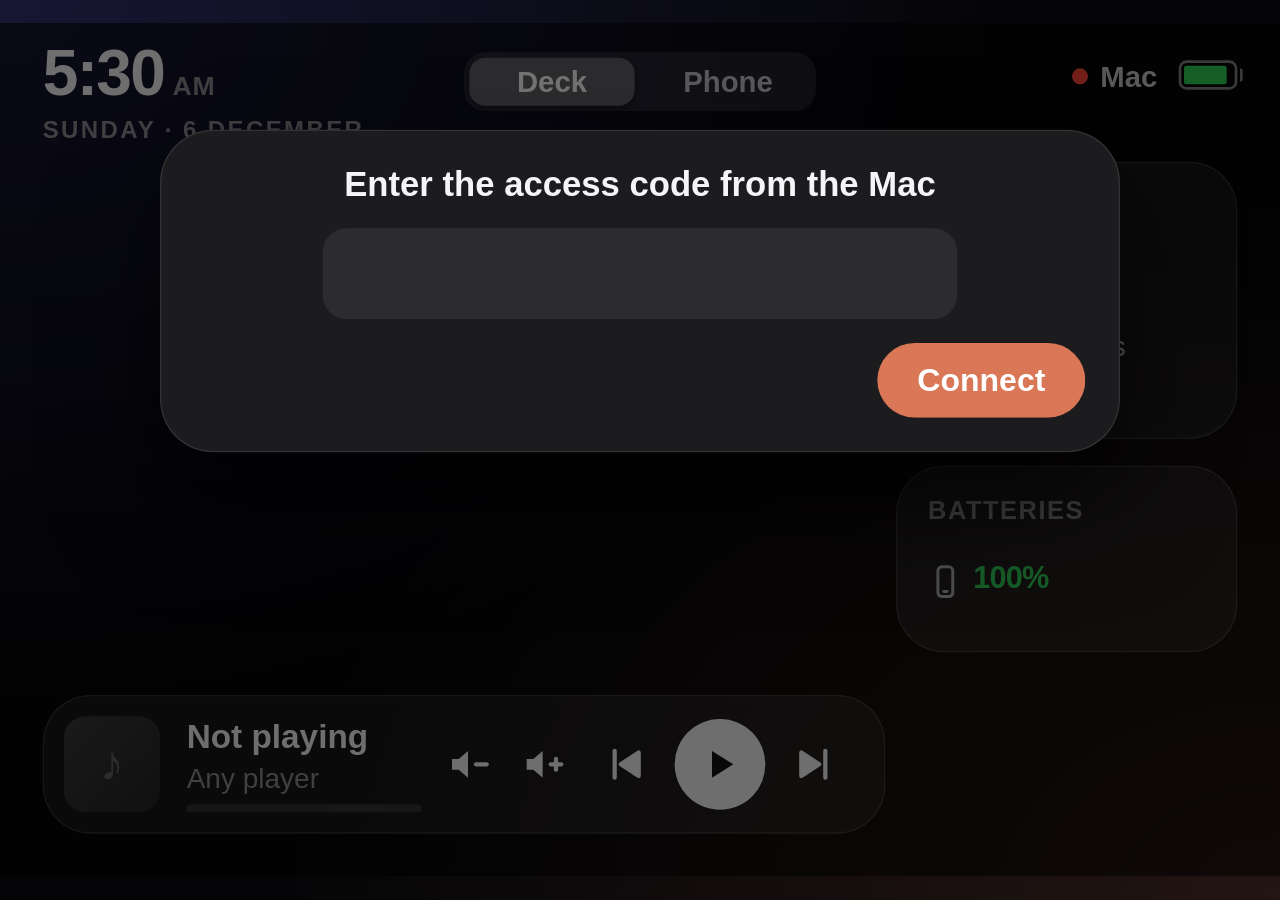
==== commit c4072826: "Fix Apple Music, Finder and the iPhone profile; add volume and any-player controls - Now playing: ea" ====
--- a/Sources/oldphonedeck/web/index.html
+++ b/Sources/oldphonedeck/web/index.html
@@ -51,7 +51,7 @@
   /* ---- keys ---- */
   #keys { position: absolute; top: 76px; width: 316px; }
   .key { position: relative; float: left; width: 70px; margin: 0 12px 14px 0; text-align: center; }
-  .key.last { margin-right: 0; }
+  .key:nth-child(4n) { margin-right: 0; }
   .cap { width: 70px; height: 70px; border-radius: 18px; position: relative;
     background: linear-gradient(180deg, #303036 0%, #1b1b1f 100%);
     box-shadow: inset 0 1px 0 rgba(255,255,255,.11), inset 0 -1px 0 rgba(0,0,0,.6), 0 3px 0 #0a0a0c, 0 8px 16px rgba(0,0,0,.55);
@@ -78,14 +78,7 @@
   .sub { font-size: 10.5px; color: #c7c7cc; margin-top: 3px; white-space: nowrap; }
   .arrow { color: #64d2ff; font-weight: 700; }
   .arrow.up { color: #30d158; }
-  /* Deck Internet card: download and upload, each with its own graph, scale and live value */
-  #net h3 { margin-bottom: 4px; white-space: nowrap; overflow: hidden; }
-  #netTest { float: right; font-weight: 500; letter-spacing: 0; text-transform: none; color: #8e8e93; }
-  .nl { position: relative; height: 15px; line-height: 15px; font-size: 9.5px; color: #8e8e93; white-space: nowrap; overflow: hidden; }
-  .nl b { font-size: 12.5px; font-weight: 700; color: #f5f5f7; letter-spacing: -.2px; margin-right: 2px;
-    -webkit-font-feature-settings: "tnum"; font-feature-settings: "tnum"; }
-  .nl .nmax { position: absolute; right: 0; top: 0; color: #636366; }
-  #spark, #sparkUp { display: block; margin: 1px 0 3px; }
+  #spark { display: block; margin-top: 6px; }
   .foot { position: absolute; left: 12px; right: 12px; bottom: 9px; font-size: 9px; color: #636366; white-space: nowrap; overflow: hidden; text-overflow: ellipsis; }
   /* Batteries: compact chips, icon + percentage */
   .chip { float: left; width: 50%; height: 30px; position: relative; box-sizing: border-box; padding-right: 6px; }
@@ -99,40 +92,6 @@
   .chip b.low { color: #ff453a; }
   .chip b.chg { color: #30d158; }
   .empty-note { font-size: 10px; color: #636366; }
-  /* Activity card in the Deck: CPU and GPU over the last 10 minutes, memory and its pressure, swap, busiest apps */
-  .cx h3 { position: absolute; left: 12px; right: 12px; top: 9px; margin: 0; white-space: nowrap; overflow: hidden; text-overflow: ellipsis; }
-  .cx .cbody { position: absolute; left: 12px; right: 12px; top: 30px; bottom: 10px; }
-  .ag, .amem, .atop, .anote { position: absolute; }
-  .al { height: 16px; line-height: 14px; font-size: 10px; font-weight: 600; letter-spacing: .3px; color: #8e8e93; white-space: nowrap; overflow: hidden; }
-  .al b { font-size: 13px; font-weight: 700; letter-spacing: -.2px; color: #f5f5f7; margin-left: 4px;
-    -webkit-font-feature-settings: "tnum"; font-feature-settings: "tnum"; }
-  .al .asw { margin-left: 8px; font-weight: 500; letter-spacing: 0; }
-  .ag canvas { position: absolute; display: block; }
-  .abar { position: absolute; left: 0; right: 0; top: 18px; height: 7px; border-radius: 4px; background: rgba(255,255,255,.12); overflow: hidden; }
-  .abar i { display: block; height: 100%; width: 0; border-radius: 4px; background: #30d158; }
-  .abar i.warn { background: #ffd60a; }
-  .abar i.critical { background: #ff453a; }
-  .atop { font-size: 10.5px; line-height: 14px; color: #aeaeb2; white-space: nowrap; overflow: hidden; text-overflow: ellipsis; }
-  .atop b { color: #f5f5f7; font-weight: 600; }
-  /* One 34pt row (little room): CPU and GPU with a small graph each, then memory with its bar. */
-  .arow .ag .al { height: 34px; line-height: 34px; }
-  .arow .amem .al { height: 22px; line-height: 24px; }
-  .arow .abar { top: 23px; height: 5px; }
-  .arow .asw { display: none; }
-  .anote { left: 0; right: 0; top: 0; font-size: 11px; line-height: 15px; color: #8e8e93; display: none; background: transparent; }
-  .acard.off .ag, .acard.off .amem, .acard.off .atop { visibility: hidden; }
-  .acard.off .anote { display: block; }
-  /* Deck, narrow column (tablets): label at the left of each graph, swap under the memory bar. */
-  .acol .asw { position: absolute; left: 0; right: 0; top: 27px; margin-left: 0; overflow: hidden; text-overflow: ellipsis; }
-  /* Deck on a phone in landscape: one 34pt strip, CPU and memory only. */
-  .astrip h3, .astrip canvas, .astrip .abar, .astrip .asw, .astrip .atop { display: none; }
-  .astrip .cbody { top: 0; bottom: 0; }
-  .astrip .anote { line-height: 34px; white-space: nowrap; overflow: hidden; text-overflow: ellipsis; }
-  .astrip .al { height: 34px; line-height: 34px; font-size: 9px; letter-spacing: 0; }
-  .astrip .amem .al { text-align: right; }
-  .astrip .al b { font-size: 12px; margin-left: 2px; }
-  .astrip .al b.warn { color: #ffd60a; }
-  .astrip .al b.critical { color: #ff453a; }
   /* ---- now playing ---- */
   #music { position: absolute; height: 52px; padding: 0; }
   #mArt { position: absolute; left: 8px; top: 8px; width: 36px; height: 36px; border-radius: 8px;
@@ -140,31 +99,17 @@
   #mArt.none { visibility: hidden; }
   #mNote { position: absolute; left: 8px; top: 8px; width: 36px; height: 36px; border-radius: 8px; text-align: center;
     line-height: 36px; font-size: 18px; color: #636366; background: linear-gradient(135deg, #3a3a3c, #232326); }
-  #mInfo { position: absolute; left: 54px; right: 150px; top: 9px; }
+  #mInfo { position: absolute; left: 54px; right: 174px; top: 9px; }
   #mTitle { font-size: 12.5px; font-weight: 600; white-space: nowrap; overflow: hidden; text-overflow: ellipsis; }
   #mArtist { font-size: 10.5px; color: #8e8e93; margin-top: 2px; white-space: nowrap; overflow: hidden; text-overflow: ellipsis; }
-  #mProg { position: absolute; left: 54px; right: 150px; bottom: 8px; height: 3px; border-radius: 2px; background: rgba(255,255,255,.12); overflow: hidden; }
+  #mProg { position: absolute; left: 54px; right: 174px; bottom: 8px; height: 3px; border-radius: 2px; background: rgba(255,255,255,.12); overflow: hidden; }
   #mProg i { display: block; height: 100%; width: 0; background: rgba(255,255,255,.75); border-radius: 2px; }
-  #mBtns { position: absolute; right: 8px; top: 9px; width: 138px; height: 34px; }
+  #mBtns { position: absolute; right: 8px; top: 9px; width: 162px; height: 34px; }
+  .mb.vol { width: 28px; } .mb.vol svg { left: 6px; }
   .mb { float: left; width: 34px; height: 34px; border-radius: 17px; position: relative; }
   .mb svg { position: absolute; left: 9px; top: 9px; }
   .mb.play { background: #f5f5f7; margin: 0 1px; }
   .mb.down { -webkit-transform: scale(.9); transform: scale(.9); opacity: .7; }
-  .mb.vol.on { background: #3a3a3c; }
-  /* volume strip: replaces title + progress while open */
-  .mvol { position: absolute; left: 6px; right: 146px; top: 9px; height: 34px; display: none; }
-  .card.vol .mvol { display: block; }
-  #music.vol #mInfo, #music.vol #mProg, #music.vol #mArt, #music.vol #mNote { display: none; }
-  .vstep { position: absolute; top: 0; width: 30px; height: 34px; line-height: 32px; text-align: center; font-size: 20px; font-weight: 500; color: #f5f5f7; }
-  .vstep.down { opacity: .5; }
-  .vstep.vdn { left: 0; }
-  .vstep.vup { right: 0; }
-  .mvolbar { position: absolute; left: 32px; right: 32px; top: 6px; height: 22px; border-radius: 11px; background: rgba(255,255,255,.12); overflow: hidden; }
-  .mvolbar i { position: absolute; left: 0; top: 0; bottom: 0; width: 0; background: #0a84ff; }
-  .mvolbar.sending i { background: #5e9fe0; }
-  .mvolbar.sending .mvollbl { opacity: .7; }
-  .mvollbl { position: absolute; left: 0; right: 0; top: 0; line-height: 22px; text-align: center; font-size: 10.5px; font-weight: 600; color: #fff;
-    text-shadow: 0 1px 2px rgba(0,0,0,.6); }
 
   /* ---- Phone tab (modern iPhones) ---- */
   #pvBox { position: absolute; left: 16px; top: 42px; height: 264px; border-radius: 18px; overflow: hidden;
@@ -212,10 +157,6 @@
     background: #2c2c2e; color: #fff; padding: 0 10px; font-size: 13px; outline: none; -webkit-user-select: text; }
   #edit .btns { position: absolute; right: 10px; top: 10px; margin: 0; }
   #editCount { position: absolute; left: 12px; top: 44px; font-size: 10px; color: #8e8e93; }
-  #editSlots { position: absolute; right: 12px; top: 40px; font-size: 10px; color: #8e8e93; }
-  #editSlots span { display: inline-block; margin-left: 4px; padding: 0 8px; height: 18px; line-height: 18px; border-radius: 9px;
-    background: #2c2c2e; color: #c7c7cc; font-weight: 600; }
-  #editSlots span.on { background: #0a84ff; color: #fff; }
   #editList { position: absolute; left: 6px; right: 6px; top: 60px; bottom: 0; overflow-y: scroll; -webkit-overflow-scrolling: touch; }
   .erow { height: 34px; position: relative; border-bottom: .5px solid rgba(255,255,255,.08); }
   .erow img { position: absolute; left: 30px; top: 4px; width: 26px; height: 26px; }
@@ -231,7 +172,6 @@
   #login .sheet { top: 40px; text-align: center; }
   #code { width: 70%; height: 32px; border: 0; border-radius: 9px; background: #2c2c2e; color: #fff; text-align: center; font-size: 16px; }
 </style>
-<style id="keyGap"></style>
 </head>
 <body>
 <div id="safe"></div>
@@ -244,24 +184,22 @@
     <div id="hint">Hold any key to choose apps</div>
     <div id="music" class="card">
       <div id="mNote">♪</div><img id="mArt" class="none" alt="">
-      <div id="mInfo"><div id="mTitle">Nothing playing</div><div id="mArtist">Spotify or Apple Music</div></div>
+      <div id="mInfo"><div id="mTitle">Not playing</div><div id="mArtist">Any player</div></div>
       <div id="mProg"><i id="mProgFill"></i></div>
-      <div id="mVol" class="mvol"><div class="vstep vdn" id="mVolDown">&minus;</div><div id="mVolBar" class="mvolbar"><i id="mVolFill"></i><div id="mVolLbl" class="mvollbl"></div></div><div class="vstep vup" id="mVolUp">+</div></div>
       <div id="mBtns">
+        <div class="mb vol" id="mVolDown"><svg width="16" height="16" viewBox="0 0 16 16"><path d="M1.5 6h2.5l3.5-3v10L4 10H1.5z" fill="#f5f5f7"/><path d="M10.5 8h4" stroke="#f5f5f7" stroke-width="1.6" stroke-linecap="round"/></svg></div>
+        <div class="mb vol" id="mVolUp"><svg width="16" height="16" viewBox="0 0 16 16"><path d="M1.5 6h2.5l3.5-3v10L4 10H1.5z" fill="#f5f5f7"/><path d="M10.5 8h4M12.5 6v4" stroke="#f5f5f7" stroke-width="1.6" stroke-linecap="round"/></svg></div>
         <div class="mb" id="mPrev"><svg width="16" height="16" viewBox="0 0 16 16"><path d="M3.5 3v10M12.5 3.6v8.8L5.8 8z" fill="#f5f5f7" stroke="#f5f5f7" stroke-width="1.6" stroke-linejoin="round" stroke-linecap="round"/></svg></div>
         <div class="mb play" id="mPlay"></div>
         <div class="mb" id="mNext"><svg width="16" height="16" viewBox="0 0 16 16"><path d="M12.5 3v10M3.5 3.6v8.8L10.2 8z" fill="#f5f5f7" stroke="#f5f5f7" stroke-width="1.6" stroke-linejoin="round" stroke-linecap="round"/></svg></div>
-        <div class="mb vol" id="mVolBtn"><svg width="16" height="16" viewBox="0 0 16 16"><path d="M2 6h2.6L8 3v10L4.6 10H2z" fill="#f5f5f7"/><path d="M10.5 5.5a3.5 3.5 0 0 1 0 5M12.4 3.6a6.2 6.2 0 0 1 0 8.8" stroke="#f5f5f7" stroke-width="1.4" fill="none" stroke-linecap="round"/></svg></div>
       </div>
     </div>
     <div id="net" class="card">
-      <h3><span id="netTest"></span><span id="netTitle">Internet</span></h3>
-      <div class="nl"><span class="arrow">↓</span> <b id="down">–</b>Mbps<span class="nmax" id="downMax"></span></div>
+      <h3 id="netTitle">Internet</h3>
+      <div class="big"><span class="arrow">↓</span> <span id="down">–</span><small>Mbps</small></div>
+      <div class="sub"><span class="arrow up">↑</span> <span id="up">–</span> Mbps · <span id="ping">–</span> ms</div>
       <canvas id="spark" width="208" height="36"></canvas>
-      <div class="nl"><span class="arrow up">↑</span> <b id="up">–</b>Mbps<span class="nmax" id="upMax"></span></div>
-      <canvas id="sparkUp" width="208" height="36"></canvas>
     </div>
-    <div id="act" class="card cx"><h3>Activity</h3><div class="cbody"></div></div>
     <div id="bat" class="card"><h3>Batteries</h3><div id="batList"></div></div>
   </div>
 
@@ -276,7 +214,7 @@
     </div>
     <div id="pSetup">
       <h2>One-time setup for camera &amp; mic</h2>
-      <p>1. <a href="/oldphonedeck.mobileconfig">Download the OldPhoneDeck profile</a>, tap <b>Allow</b>, then Settings → <b>Profile Downloaded</b> → Install.</p>
+      <p>1. <a href="/oldphonedeck.mobileconfig">Download the OldPhoneDeck profile</a>, tap <b>Allow</b>, then Settings → <b>Profile Downloaded</b> → Install. If it says “Invalid Profile”, <a href="/oldphonedeck-ca.cer">download the certificate</a> instead; it installs the same way.</p>
       <p>2. Settings → General → About → <b>Certificate Trust Settings</b> → turn on OldPhoneDeck CA.</p>
       <p>3. Open the <a id="httpsLink" href="#">secure deck</a>, then Share → Add to Home Screen.</p>
     </div>
@@ -307,7 +245,6 @@
       <input id="filter" placeholder="Search apps" autocorrect="off" autocapitalize="none">
       <div class="btns"><div class="btn primary" id="editSave">Save</div><div class="btn" id="editCancel">Cancel</div></div>
       <div id="editCount"></div>
-      <div id="editSlots">Keys<span data-n="7">8</span><span data-n="9">10</span><span data-n="11">12</span></div>
       <div id="editList"></div>
     </div>
   </div>
@@ -325,23 +262,7 @@
 (function () {
   'use strict';
   var $ = function (id) { return document.getElementById(id); };
-  var APP_SLOTS = 7;   // app keys; Take note is one more. Set from the Mac (/launcher "slots"): 7, 9 or 11
-  var KEY = 70, GAP = 12, ROWH = 104;   // key cap, gap between keys, row height (cap + label + margin)
-  var KROWS = 2;   // rows of keys: always 2 on phones; 3 on a tablet held upright with 12 keys
-  function keyCols() { return Math.ceil((APP_SLOTS + 1) / KROWS); }
-  function keysW() { return keyCols() * (KEY + GAP) - GAP; }
-  function keysH() { return KROWS * ROWH - 14; }   // without the last row's bottom margin
-  // Places the key grid inside a box: shrinks it to fit (enlarges up to maxS on tablets), centers it horizontally.
-  // extra: more space between rows (tablets only), in key units.
-  function placeKeys(left, top, avail, maxS, extra) {
-    var s = Math.min(maxS || 1, avail / keysW()), k = $('keys');
-    $('keyGap').textContent = extra ? '#keys .key { margin-bottom: ' + (14 + extra) + 'px; }' : '';
-    k.style.width = keysW() + 'px';
-    k.style.webkitTransformOrigin = k.style.transformOrigin = '0 0';
-    k.style.webkitTransform = k.style.transform = 'scale(' + s + ')';
-    px(k, { left: left + (avail - keysW() * s) / 2, top: top });
-    return Math.round(2 * ROWH * s);
-  }
+  var APP_SLOTS = 7;   // 8 keys: 7 apps + Ask Claude
   var modern = 'isSecureContext' in window;   // iOS 11.1+; the 4S is never "modern"
 
   // ---------- plumbing ----------
@@ -354,11 +275,7 @@
     var r = new XMLHttpRequest();
     r.open(method, path, true);
     if (body !== null && body !== undefined) r.setRequestHeader('Content-Type', 'application/x-www-form-urlencoded');
-    r.onload = function () {
-      // The Mac refuses actions that type or run things when the page is on plain http (see Security.swift).
-      if (r.status === 403 && r.responseText.indexOf('HTTPS required') === 0) toast('Only from the https page');
-      if (cb) cb(r.status, r.responseText);
-    };
+    r.onload = function () { if (cb) cb(r.status, r.responseText); };
     r.onerror = function () { if (cb) cb(0, ''); };
     r.send(body === undefined ? null : body);
   }
@@ -381,20 +298,13 @@
     el.addEventListener('click', function (e) { fn(e); });
     function unpress() { el.className = el.className.replace(/ down/g, ''); }
   }
-  // Places a box zoomed by z (transform), so its contents grow with it; w and h are the size on the stage.
-  function zoomBox(el, left, top, w, h, z) {
-    el.style.webkitTransformOrigin = el.style.transformOrigin = '0 0';
-    el.style.webkitTransform = el.style.transform = z === 1 ? '' : 'scale(' + z + ')';
-    px(el, { left: left, top: top, width: w / z });
-    if (h) px(el, { height: h / z });
-  }
   function px(el, props) { for (var k in props) el.style[k] = props[k] + 'px'; }
 
   // ---------- layout ----------
   // Landscape: the stage is 320pt tall and as wide as the screen's shape (480 on a 4S, ~700 on an iPhone 17).
   // Portrait (modern phones held upright): 360pt wide, keys on top, widgets below.
   // The stage sits inside the safe area; the page background fills the rest of the screen.
-  var W = 480, H = 320, portrait = false, large = false, SC = 1;
+  var W = 480, H = 320, portrait = false;
   function insets() {
     var cs = window.getComputedStyle($('safe'));
     return { t: parseFloat(cs.paddingTop) || 0, r: parseFloat(cs.paddingRight) || 0,
@@ -404,18 +314,9 @@
     var iw = window.innerWidth, ih = window.innerHeight, ins = insets();
     var aw = iw - ins.l - ins.r, ah = ih - ins.t - ins.b;
     portrait = modern && ah > aw * 1.2;
-    // Tablets (short side 600pt+, never a phone): keep a phone-like scale and grow the stage to fill the screen.
-    large = modern && Math.min(aw, ah) >= 600;
-    var s, st = $('stage');
-    if (large) {
-      s = Math.min(1.8, Math.max(1.2, Math.min(aw, ah) / 480));
-      W = Math.floor(aw / s); H = Math.floor(ah / s);
-    } else {
-      if (portrait) { W = 360; H = Math.max(520, Math.round(360 * ah / aw)); }
-      else { H = 320; W = Math.max(480, Math.min(760, Math.round(320 * aw / ah))); }
-      s = Math.min(aw / W, ah / H);
-    }
-    SC = s;
+    if (portrait) { W = 360; H = Math.max(520, Math.round(360 * ah / aw)); }
+    else { H = 320; W = Math.max(480, Math.min(760, Math.round(320 * aw / ah))); }
+    var s = Math.min(aw / W, ah / H), st = $('stage');
     st.style.width = W + 'px'; st.style.height = H + 'px';
     st.style.webkitTransform = st.style.transform = 'scale(' + s + ')';
     st.style.left = ins.l + (aw - W * s) / 2 + 'px';
@@ -424,79 +325,19 @@
   }
   function layout() {
     // Compact widgets: Internet (number + small graph) and Batteries (icon + %), stacked in one narrow column.
-    var net = $('net'), bat = $('bat'), act = $('act'), cardW, netH = 104, batH, actH, actW = 0, actMode;
+    var net = $('net'), bat = $('bat'), cardW, netH = 104, batH;
     net.className = bat.className = 'card';
     $('hint').style.display = 'none';
-    // Full-stage sheets: on a tablet keep them to a readable column instead of the whole screen width.
-    var sm = large ? Math.max(8, Math.round((W - 680) / 2)) : 8, sl = ['edit'];
-    for (var i = 0; i < sl.length; i++) px($(sl[i]).firstElementChild, { left: sm, right: sm });
-    var z = 1, sparkH = 18;   // z: extra zoom of now playing and the widgets on tablets
-    if (large) {
-      // Tablet: the deck fills the screen under the header. Keys grow up to ~140pt caps, now playing runs along
-      // the bottom, the two widgets take the rest; both are zoomed by z so their text grows with them.
-      var kmax = 140 / (KEY * SC), M = 16, B = H - 14, mH, k, gh, extra = 0;
-      z = 1.2; mH = Math.round(52 * z);
-      KROWS = portrait && APP_SLOTS + 1 >= 12 ? 3 : 2;   // 12 keys upright: 3 rows of 4 fill the height better than 2 of 6
-      markLast();
-      if (!portrait) {
-        var T = 56, CWl = W - 2 * M, boxH = B - mH - 16 - T;
-        k = Math.min(kmax, (CWl - 16 - 180) / keysW(), boxH / keysH());
-        var leftW = Math.round(keysW() * k);
-        extra = Math.min(40, Math.max(0, Math.round((boxH / k - keysH()) / 3)));   // a third of the spare goes between the rows
-        gh = (keysH() + extra) * k;
-        $('seg').style.top = '11px';
-        placeKeys(M, T + Math.round((boxH - gh) / 2), leftW, kmax, extra);
-        zoomBox($('music'), M, B - mH, leftW, 0, z);
-        var cx = M + leftW + 16;
-        // One column, top to bottom: Internet, Activity (the rest), Batteries (two rows of chips).
-        cardW = W - M - cx;
-        z = Math.min(z, cardW / 150);
-        netH = Math.round(100 * z); batH = Math.round((40 + batFit * 30) * z); actH = B - T - 24 - netH - batH; actMode = 'col';
-        zoomBox(net, cx, T, cardW, netH, z);
-        zoomBox(act, cx, T + netH + 12, cardW, actH, z);
-        zoomBox(bat, cx, T + netH + 12 + actH + 12, cardW, batH, z);
-      } else {
-        var Tp = 90, CWp = W - 2 * M;
-        k = Math.min(kmax, CWp / keysW());
-        gh = keysH() * k;
-        $('seg').style.top = '50px';
-        placeKeys(M, Tp, CWp, kmax, 0);
-        zoomBox($('music'), M, B - mH, CWp, 0, z);
-        var cardTop = Math.round(Tp + gh + 18);
-        // Internet on the left, full height; Activity above Batteries on the right.
-        cardW = (CWp - 12) / 2; netH = B - mH - 16 - cardTop;
-        batH = Math.round((40 + batFit * 30) * z); actH = netH - 12 - batH; actMode = 'col';
-        zoomBox(net, M, cardTop, cardW, netH, z);
-        zoomBox(act, M + cardW + 12, cardTop, cardW, actH, z);
-        zoomBox(bat, M + cardW + 12, cardTop + actH + 12, cardW, batH, z);
-      }
-      cardW = cardW / z; batH = batH / z;
-      sparkH = Math.max(12, Math.min(140, Math.floor((netH / z - 69) / 2)));
-      if (portrait) {
-        var pvHp = Math.round((W - 32) * 3 / 4);
-        px($('pvBox'), { left: 16, top: 72, width: W - 32, height: pvHp });
-        px($('pCtl'), { left: 16, top: 72 + pvHp + 14, width: W - 32 });
-        px($('pvOff'), { top: Math.round(pvHp / 2) - 10 });
-      } else {
-        var ctlW = 220, pvH = H - 42 - 16;
-        px($('pvBox'), { left: 16, top: 42, width: W - 32 - ctlW - 12, height: pvH });
-        px($('pCtl'), { left: W - 16 - ctlW, top: 42, width: ctlW });
-        px($('pvOff'), { top: Math.round(pvH / 2) - 10 });
-      }
-    } else if (portrait) {
+    if (portrait) {
       // Everything in one centered stack: keys, now playing, then the two widgets side by side.
-      var M = 16, CWp = W - 32;
-      var kh = Math.round(2 * ROWH * Math.min(1, CWp / keysW()));
-      actH = 140; actW = CWp; actMode = 'wide';   // under the two widgets, full width: graphs side by side, memory, busiest apps
-      var stackH = kh + 8 + 58 + 12 + netH + 10 + actH, top = Math.max(90, Math.round((H - stackH) / 2) + 10);
+      var stackH = 208 + 8 + 58 + 12 + netH, top = Math.max(90, Math.round((H - stackH) / 2) + 10);
       $('seg').style.top = '50px';
-      placeKeys(M, top, CWp);
-      px($('music'), { left: M, top: top + kh + 4, width: CWp });
-      cardW = (CWp - 10) / 2; batH = netH;
-      var cardTop = top + kh + 4 + 58 + 12;
-      px(net, { left: M, top: cardTop, width: cardW, height: netH });
-      px(bat, { left: M + cardW + 10, top: cardTop, width: cardW });
-      px(act, { left: M, top: cardTop + netH + 10, width: CWp, height: actH });
+      px($('keys'), { left: (W - 316) / 2, top: top });
+      px($('music'), { left: 16, top: top + 208 + 4, width: W - 32 });
+      cardW = (W - 42) / 2; batH = netH;
+      var cardTop = top + 208 + 4 + 58 + 12;
+      px(net, { left: 16, top: cardTop, width: cardW, height: netH });
+      px(bat, { left: 16 + cardW + 10, top: cardTop, width: cardW });
       var pvH = Math.round((W - 32) * 3 / 4);
       px($('pvBox'), { left: 16, top: 72, width: W - 32, height: pvH });
       px($('pCtl'), { left: 16, top: 72 + pvH + 14, width: W - 32 });
@@ -505,29 +346,23 @@
       cardW = W >= 640 ? 150 : 128;
       var right = W - 16, colLeft = right - cardW;
       var keysArea = colLeft - 16 - 16;                       // left column: keys on top, now playing below
-      placeKeys(16, 52, keysArea);
+      var keysLeft = 16 + Math.max(0, (keysArea - 316) / 2);
+      px($('keys'), { left: keysLeft, top: 52 });
       px($('music'), { left: 16, top: 252, width: Math.max(316, keysArea) });
-      // The column is 252pt tall: Internet's two graphs, a 34pt Activity strip (CPU and memory: is the Mac
-      // struggling?) and two rows of batteries. GPU, swap and busiest apps show upright and on tablets.
-      netH = 102; actH = 34; actMode = 'strip';
-      batH = 304 - (52 + netH + 8 + actH + 8);
+      batH = 304 - (52 + netH + 10);
       px(net, { left: colLeft, top: 52, width: cardW, height: netH });
-      px(act, { left: colLeft, top: 52 + netH + 8, width: cardW, height: actH });
-      px(bat, { left: colLeft, top: 52 + netH + 8 + actH + 8, width: cardW });
+      px(bat, { left: colLeft, top: 52 + netH + 10, width: cardW });
       var ctlW = W >= 640 ? 180 : 150;
       px($('pvBox'), { left: 16, top: 42, width: W - 32 - ctlW - 12, height: 264 });
       px($('pCtl'), { left: W - 16 - ctlW, top: 42, width: ctlW });
     }
     batteryRows = Math.max(2, Math.floor((batH - 40) / 30)) * 2;   // max chips that fit, two per row
-    if (!large) sparkH = Math.floor((netH - 69) / 2);
-    var sw = cardW - 24, sh = sparkH, sp = [$('spark'), $('sparkUp')];
-    for (var si = 0; si < 2; si++) { sp[si].width = sw * 2 * z; sp[si].height = sh * 2 * z; px(sp[si], { width: sw, height: sh }); }
-    drawSpark(lastHistory, lastHistoryUp);
-    deckActSize(actMode, actW || cardW, large ? actH / z : actH, z);
-    renderBatteries(lastBatteries);   // last: on tablets it may lay out again with a different Batteries height
+    var spark = $('spark'), sw = cardW - 24, sh = 18;
+    spark.width = sw * 2; spark.height = sh * 2;
+    px(spark, { width: sw, height: sh });
+    drawSpark(lastHistory); renderBatteries(lastBatteries);
   }
   window.addEventListener('resize', fit);
-  window.addEventListener('orientationchange', function () { setTimeout(fit, 300); });
   window.addEventListener('orientationchange', function () { setTimeout(fit, 300); });
 
   // ---------- views (Deck, plus Phone on modern iPhones) ----------
@@ -577,8 +412,7 @@
     xhr('GET', url('/launcher'), null, function (s, text) {
       if (s !== 200) return;
       launcher = JSON.parse(text);
-      if (launcher.slots) APP_SLOTS = launcher.slots;
-      renderKeys(); layout();
+      renderKeys();
     });
   }
   function key(cls, label, inner, onTap, onHold) {
@@ -604,22 +438,12 @@
     box.appendChild(key('claude', 'Take note', CLAUDE_SVG, openClaude, function () {
       xhr('POST', url('/claude'), 'text=', function () { toast('Claude is open on the Mac'); });
     }));
-    markLast();
-  }
-  // Last key of each row has no right margin (columns depend on APP_SLOTS and KROWS).
-  function markLast() {
-    var box = $('keys');
-    for (var j = 0; j < box.children.length; j++) {
-      var c = box.children[j];
-      c.className = c.className.replace(/ last/g, '') + ((j + 1) % keyCols() === 0 ? ' last' : '');
-    }
   }
 
   // ---------- editor (hold any key) ----------
-  var draft = [], draftSlots = APP_SLOTS;
+  var draft = [];
   function openEditor() {
-    draftSlots = APP_SLOTS;
-    draft = (launcher.selected || []).slice(0, draftSlots);
+    draft = (launcher.selected || []).slice(0, APP_SLOTS);
     $('filter').value = '';
     sheet('edit', true);
     renderEditor();
@@ -627,14 +451,12 @@
   function renderEditor() {
     var box = $('editList'), q = $('filter').value.toLowerCase();
     box.innerHTML = '';
-    $('editCount').textContent = draft.length + ' of ' + draftSlots + ' apps · ▲ moves an app earlier';
-    var sl = $('editSlots').getElementsByTagName('span');
-    for (var i = 0; i < sl.length; i++) sl[i].className = +sl[i].getAttribute('data-n') === draftSlots ? 'on' : '';
+    $('editCount').textContent = draft.length + ' of ' + APP_SLOTS + ' keys · ▲ moves an app earlier';
     var chosen = draft.map(byPath).filter(function (a) { return a; });
     var rest = launcher.all.filter(function (a) { return draft.indexOf(a.path) < 0; });
     chosen.concat(rest).forEach(function (a) {
       if (q && a.name.toLowerCase().indexOf(q) < 0) return;
-      var idx = draft.indexOf(a.path), on = idx >= 0, full = !on && draft.length >= draftSlots;
+      var idx = draft.indexOf(a.path), on = idx >= 0, full = !on && draft.length >= APP_SLOTS;
       var row = document.createElement('div');
       row.className = 'erow' + (on ? ' on' : '') + (full ? ' full' : '');
       row.innerHTML = '<div class="ck">' + (on ? idx + 1 : '') + '</div><img><div class="nm"></div>' + (idx > 0 ? '<div class="up">▲</div>' : '');
@@ -645,7 +467,7 @@
       });
       row.addEventListener('click', function () {
         if (on) draft.splice(idx, 1);
-        else if (full) return toast('All ' + draftSlots + ' app keys are used: remove one first');
+        else if (full) return toast('All 7 keys are used: remove one first');
         else draft.push(a.path);
         renderEditor();
       });
@@ -653,19 +475,12 @@
     });
   }
   $('filter').addEventListener('input', renderEditor);
-  (function () {
-    var sl = $('editSlots').getElementsByTagName('span');
-    for (var i = 0; i < sl.length; i++) (function (el) {
-      tap(el, function () { draftSlots = +el.getAttribute('data-n'); draft = draft.slice(0, draftSlots); renderEditor(); });
-    })(sl[i]);
-  })();
   tap($('editCancel'), function () { sheet('edit', false); });
   tap($('editSave'), function () {
-    xhr('POST', url('/launcher'), 'slots=' + draftSlots + '&paths=' + encodeURIComponent(draft.join('\n')), function (s) {
+    xhr('POST', url('/launcher'), 'paths=' + encodeURIComponent(draft.join('\n')), function (s) {
       if (s !== 200) return toast('Save failed');
       launcher.selected = draft.slice();
-      APP_SLOTS = draftSlots;
-      renderKeys(); layout(); sheet('edit', false); toast('Keys saved');
+      renderKeys(); sheet('edit', false); toast('Keys saved');
     });
   });
 
@@ -722,44 +537,22 @@
     var s = Math.round((Date.now() - ms) / 1000);
     return s < 60 ? 'just now' : s < 3600 ? Math.round(s / 60) + ' min ago' : Math.round(s / 3600) + ' h ago';
   }
-  var lastHistory = [], lastHistoryUp = [];
-  // Top of a graph's scale: the next 1, 2 or 5 step above the last minute's peak, written at the right.
-  function niceMax(h) {
-    var m = 0.1, i, p, k, steps = [1, 2, 5, 10];
-    for (i = 0; i < h.length; i++) if (h[i] > m) m = h[i];
-    p = Math.pow(10, Math.floor(Math.log(m) / Math.LN10));
-    for (k = 0; k < 3; k++) if (steps[k] * p >= m) break;
-    return steps[k] * p;
-  }
-  function drawSpark(hist, histUp) {
-    lastHistory = hist || []; lastHistoryUp = histUp || [];
-    var md = niceMax(lastHistory), mu = niceMax(lastHistoryUp);
-    $('downMax').textContent = 'scale ' + (md >= 1 ? Math.round(md) : md.toFixed(1));
-    $('upMax').textContent = 'scale ' + (mu >= 1 ? Math.round(mu) : mu.toFixed(1));
-    drawLine($('spark'), lastHistory, { rgb: '100,210,255', max: md, slots: 60, lw: 2, grid: 0.5 });
-    drawLine($('sparkUp'), lastHistoryUp, { rgb: '48,209,88', max: mu, slots: 60, lw: 2, grid: 0.5 });
-  }
-  // Line + fading fill on a canvas sized in device pixels. o: rgb ('r,g,b'), max (fixed top, else the
-  // data's), slots (fixed number of samples across the width: newest at the right edge), lw, grid (fraction).
-  function drawLine(c, hist, o) {
-    var g = c.getContext('2d'), w = c.width, h = c.height, n = hist.length, i, max = o.max || 1;
+  var lastHistory = [];
+  function drawSpark(hist) {
+    lastHistory = hist || [];
+    var c = $('spark'), g = c.getContext('2d'), w = c.width, h = c.height;
     g.clearRect(0, 0, w, h);
-    if (o.grid) {
-      g.fillStyle = 'rgba(255,255,255,.08)';
-      for (i = 1; i * o.grid < 1; i++) g.fillRect(0, Math.round(h * i * o.grid), w, 1);
-    }
-    if (n < 2) return;
-    if (!o.max) hist.forEach(function (v) { if (v > max) max = v; });
-    var step = w / ((o.slots || n) - 1), x0 = w - (n - 1) * step;
+    if (lastHistory.length < 2) return;
+    var max = 1; lastHistory.forEach(function (v) { if (v > max) max = v; });
     g.beginPath();
-    for (i = 0; i < n; i++) {
-      var x = x0 + i * step, y = h - 3 - Math.min(1, hist[i] / max) * (h - 6);
+    lastHistory.forEach(function (v, i) {
+      var x = i * w / (lastHistory.length - 1), y = h - 3 - (v / max) * (h - 6);
       if (i) g.lineTo(x, y); else g.moveTo(x, y);
-    }
-    g.strokeStyle = 'rgb(' + o.rgb + ')'; g.lineWidth = o.lw || 2.5; g.lineJoin = 'round'; g.stroke();
-    g.lineTo(w, h); g.lineTo(x0, h); g.closePath();
+    });
+    g.strokeStyle = '#64d2ff'; g.lineWidth = 2.5; g.lineJoin = 'round'; g.stroke();
+    g.lineTo(w, h); g.lineTo(0, h); g.closePath();
     var grad = g.createLinearGradient(0, 0, 0, h);
-    grad.addColorStop(0, 'rgba(' + o.rgb + ',.35)'); grad.addColorStop(1, 'rgba(' + o.rgb + ',0)');
+    grad.addColorStop(0, 'rgba(100,210,255,.35)'); grad.addColorStop(1, 'rgba(100,210,255,0)');
     g.fillStyle = grad; g.fill();
   }
   // Small line icons per device kind, drawn like SF Symbols.
@@ -776,7 +569,7 @@
     return '<svg width="14" height="14" viewBox="0 0 14 14" fill="none" stroke="#aeaeb2" stroke-width="1.2" stroke-linecap="round">' +
       (ICONS[kind] || ICONS.keyboard) + '</svg>';
   }
-  var phone = null, batteryRows = 4, batFit = 2;   // phone: the device's own battery, when the browser exposes it
+  var phone = null, batteryRows = 4;   // phone: the device's own battery, when the browser exposes it
   window.deckPhone = function (s) { phone = s; renderPhone(); renderBatteries(lastBatteries); };
   function renderPhone() {
     if (!phone) return;
@@ -796,19 +589,16 @@
     var rows = lastBatteries.slice();
     if (phone) rows.unshift({ name: 'iPhone', kind: 'phone', level: Math.round(phone.level * 100), charging: phone.charging });
     var box = $('batList');
-    if (!rows.length) { box.innerHTML = '<div class="empty-note">No devices reporting</div>'; if (!large) $('bat').style.height = '64px'; return; }
+    if (!rows.length) { box.innerHTML = '<div class="empty-note">No devices reporting</div>'; $('bat').style.height = '64px'; return; }
     box.innerHTML = '';
     var chips = [];
     rows.forEach(function (b) {
       chips.push({ kind: b.kind, level: b.level, charging: b.charging, name: b.name });
       if (b['case'] !== undefined) chips.push({ kind: 'case', level: b['case'], name: b.name + ' case' });
     });
-    // Tablets: Batteries takes one or two rows of chips, as many as needed, and Activity the rest.
-    var fitRows = chips.length > 2 ? 2 : 1;
-    if (large && fitRows !== batFit) { batFit = fitRows; return layout(); }
     chips = chips.slice(0, batteryRows);
     // Shrink the card to fit: title + one 30pt row per two chips.
-    if (!large) $('bat').style.height = (34 + Math.ceil(chips.length / 2) * 30 + 6) + 'px';   // tablets: layout() sets it
+    $('bat').style.height = (34 + Math.ceil(chips.length / 2) * 30 + 6) + 'px';
     chips.forEach(function (b) {
       var c = document.createElement('div');
       c.className = 'chip';
@@ -828,18 +618,12 @@
       var d = JSON.parse(text);
       $('macName').textContent = d.mac.replace(/^\S+['’]s?\s+/, '');
       var sp = d.speed || {};
-      // Live throughput next to each graph; the last speed test (tap the card) in the title row.
-      $('down').textContent = fmt(d.net.rx || 0);
-      $('up').textContent = fmt(d.net.tx || 0);
-      var nt = $('netTest'), test = sp.down !== undefined ? '↓' + fmt(sp.down) + ' ↑' + fmt(sp.up || 0) : '';
+      $('down').textContent = sp.down !== undefined ? fmt(sp.down) : '–';
+      $('up').textContent = sp.up !== undefined ? fmt(sp.up) : '–';
+      $('ping').textContent = sp.ping !== undefined ? Math.round(sp.ping) : '–';
+      $('net').title = sp.at ? 'Tested ' + ago(sp.at) : '';
       $('netTitle').textContent = sp.running ? 'Testing…' : 'Internet';
-      nt.textContent = test + (test && sp.ping !== undefined ? ' · ' + Math.round(sp.ping) + ' ms' : '');
-      function full() { return nt.offsetWidth + $('netTitle').offsetWidth + 10 > nt.parentNode.clientWidth; }
-      if (full()) nt.textContent = test;
-      if (full()) nt.textContent = '';   // 4S: the speed test stays in the card's tooltip
-      $('net').title = sp.at ? 'Tested ' + ago(sp.at) + ': ' + test + (sp.ping !== undefined ? ', ping ' + Math.round(sp.ping) + ' ms' : '') : '';
-      drawSpark(d.net.history, d.net.historyUp);
-      deckActRefresh();
+      drawSpark(d.net.history);
       renderBatteries(d.batteries);
       renderMusic(d.music);
     });
@@ -848,147 +632,6 @@
   tap($('net'), function () {
     xhr('POST', url('/speedtest'), '', function () { $('netTitle').textContent = 'Testing…'; toast('Running a speed test (~20 s)'); });
   });
-
-  // ---------- Activity card: CPU and GPU over the last 10 minutes, memory and its pressure, swap, busiest apps ----------
-  // GET /activity, polled with /stats. mode: 'wide' (phone upright: graphs side by side, memory, busiest apps),
-  // 'strip' (phone in landscape: one 34pt row with CPU and memory in use) or 'col' (tablet column).
-  function gb(b) { return (b / 1073741824).toFixed(b >= 10737418240 ? 0 : 1); }
-  var dact = null;
-  function deckAct() {
-    if (dact) return dact;
-    var card = $('act'), body = card.lastChild;
-    card.className += ' acard';
-    body.innerHTML = '<div class="ag"><div class="al">CPU<b></b></div><canvas></canvas></div>' +
-      '<div class="ag"><div class="al">GPU<b></b></div><canvas></canvas></div>' +
-      '<div class="amem"><div class="al"><span>MEMORY</span><b></b><span class="asw"></span></div><div class="abar"><i></i></div></div>' +
-      '<div class="atop"></div><div class="anote">Loading\u2026</div>';
-    var q = function (sel) { return body.querySelectorAll(sel); };
-    dact = { mode: '', busy: false, waitUntil: 0, st: { card: card, g: q('.ag'), lbl: q('.ag b'), cv: q('.ag canvas'),
-      mem: body.querySelector('.amem'), memB: body.querySelector('.amem b'), sw: body.querySelector('.asw'),
-      bar: body.querySelector('.abar i'), memK: body.querySelector('.amem span'), top: body.querySelector('.atop'),
-      note: body.querySelector('.anote'), d: null, compact: false } };
-    return dact;
-  }
-  function deckActSize(mode, w, h, z) {
-    var a = deckAct(), st = a.st, r = (window.devicePixelRatio || 2) * Math.max(1, SC) * (z || 1), i, gw;
-    var als = [st.g[0].firstChild, st.g[1].firstChild];
-    a.mode = mode;
-    st.card.className = st.card.className.replace(/ (acol|astrip|arow)\b/g, '') + (mode === 'col' ? ' acol' : mode === 'strip' ? ' astrip' : '');
-    for (i = 0; i < 2; i++) { als[i].style.height = als[i].style.lineHeight = ''; st.g[i].style.display = ''; st.cv[i].style.display = ''; }
-    st.top.style.display = st.sw.style.display = '';
-    if (mode === 'col') {
-      // Column: CPU and GPU rows with the label at the left of the graph, memory with its bar, swap under it,
-      // and the busiest apps when a line is left.
-      var cw = w - 24, bh = h - 40, memH = bh >= 80 ? 40 : 28, TOPc = bh - memH - 2 * 24 >= 16 ? 16 : 0;
-      var rh = Math.min(44, Math.floor((bh - memH - TOPc) / 2)), LW = 70;
-      st.memK.textContent = 'MEM'; st.compact = true;
-      for (i = 0; i < 2; i++) {
-        px(st.g[i], { left: 0, top: i * rh, width: cw, height: rh });
-        als[i].style.height = als[i].style.lineHeight = rh + 'px';
-        st.cv[i].width = Math.round((cw - LW) * r); st.cv[i].height = Math.round((rh - 8) * r);
-        px(st.cv[i], { left: LW, top: 4, width: cw - LW, height: rh - 8 });
-      }
-      px(st.mem, { left: 0, top: 2 * rh, width: cw, height: memH });
-      st.sw.style.display = memH > 28 ? '' : 'none';
-      st.top.style.display = TOPc ? '' : 'none';
-      px(st.top, { left: 0, top: 2 * rh + memH, width: cw });
-      return deckActDraw();
-    }
-    if (mode === 'strip') {
-      // Two cells: CPU and memory in use, the memory value colored by pressure.
-      var bw = w - 24;
-      st.memK.textContent = 'MEM'; st.compact = true;
-      px(st.g[0], { left: 0, top: 0, width: Math.round(bw / 2), height: 34 });
-      px(st.mem, { left: Math.round(bw / 2), top: 0, width: bw - Math.round(bw / 2), height: 34 });
-      st.g[1].style.display = 'none';
-      return deckActDraw();
-    }
-    function canvas(cv, x, y, wd, ht) {
-      cv.width = Math.round(wd * r); cv.height = Math.round(ht * r);
-      px(cv, { left: x, top: y, width: wd, height: ht });
-    }
-    // One row when the card is too short for graphs above a memory bar.
-    var row = h - 40 < 74;
-    st.memK.textContent = row ? 'MEM' : 'MEMORY';
-    st.card.className = st.card.className.replace(/ arow\b/g, '') + (row ? ' arow' : '');
-    st.compact = row;
-    if (row) {
-      // Three equal cells in one row: CPU + graph, GPU + graph, memory + bar.
-      gw = (w - 24 - 20) / 3;
-      for (i = 0; i < 2; i++) {
-        px(st.g[i], { left: i * (gw + 10), top: 0, width: gw, height: 34 });
-        canvas(st.cv[i], 64, 7, Math.max(16, gw - 64), 20);
-      }
-      px(st.mem, { left: 2 * (gw + 10), top: 0, width: gw, height: 34 });
-      st.top.style.display = 'none';
-      return deckActDraw();
-    }
-    var bw2 = w - 24, bh = h - 40, MEM = 30, TOP = bh >= 100 ? 18 : 0, gap = 8;
-    var gh = Math.max(30, bh - MEM - TOP - gap), side = bw2 >= 260;
-    st.top.style.display = TOP ? '' : 'none';
-    // Two graphs side by side when there is width, else one above the other.
-    for (i = 0; i < 2; i++) {
-      gw = side ? (bw2 - 14) / 2 : bw2;
-      var hh = side ? gh : gh / 2 - 4;
-      px(st.g[i], { left: side ? i * (gw + 14) : 0, top: side ? 0 : i * (gh / 2), width: gw, height: hh });
-      canvas(st.cv[i], 0, 17, gw, Math.max(12, hh - 17));
-    }
-    px(st.mem, { left: 0, top: gh + gap, width: bw2, height: MEM });
-    px(st.top, { left: 0, top: gh + gap + MEM, width: bw2 });
-    deckActDraw();
-  }
-  function activityDraw(st) {
-    var d = st.d;
-    if (!d) return;
-    var m = d.mem || {}, hasGpu = d.gpu !== undefined, slots = Math.round(600 / (d.interval || 2));
-    var pres = m.pressure || 'normal', memTxt = m.used ? gb(m.used) + ' / ' + gb(m.total) + ' GB' : '';
-    var swapTxt = m.swapUsed ? 'swap ' + gb(m.swapUsed) + ' GB' : 'no swap';
-    st.lbl[0].textContent = d.cpu + '%';
-    st.lbl[1].textContent = hasGpu ? d.gpu + '%' : 'n/a';
-    drawLine(st.cv[0], d.cpuHistory || [], { rgb: '100,210,255', max: 100, slots: slots, lw: 2, grid: 0.5 });
-    drawLine(st.cv[1], d.gpuHistory || [], { rgb: '191,90,242', max: 100, slots: slots, lw: 2, grid: 0.5 });
-    st.memB.textContent = st.compact && m.used ? gb(m.used) + '/' + gb(m.total) + ' GB' : memTxt;
-    st.sw.textContent = (pres === 'normal' ? '' : 'pressure ' + (pres === 'warn' ? 'high' : 'critical') + ' \u00b7 ') + swapTxt;
-    st.bar.style.width = m.total ? Math.min(100, m.used / m.total * 100) + '%' : '0';
-    st.bar.className = pres === 'normal' ? '' : pres;
-    var top = d.top || [];
-    st.top.innerHTML = top.length ? '' : 'Busiest apps appear after a moment';
-    top.forEach(function (p, i) {
-      var b = document.createElement('b'); b.textContent = p.name;
-      if (i) st.top.appendChild(document.createTextNode('  \u00b7  '));
-      st.top.appendChild(b);
-      st.top.appendChild(document.createTextNode(' ' + Math.round(p.cpu) + '%'));
-    });
-  }
-  function deckActDraw() {
-    var a = dact, st = a && a.st, d = st && st.d;
-    if (!d) return;
-    activityDraw(st);
-    if (a.mode === 'strip') {
-      var m = d.mem || {};
-      st.memB.textContent = m.total ? Math.round(m.used / m.total * 100) + '%' : '';
-      st.memB.className = m.pressure && m.pressure !== 'normal' ? m.pressure : '';
-    } else st.memB.className = '';
-  }
-  function deckActRefresh() {
-    var a = deckAct();
-    if (a.busy || new Date().getTime() < a.waitUntil) return;
-    a.busy = true;
-    xhr('GET', url('/activity'), null, function (s, text) {
-      a.busy = false;
-      var d = null, st = a.st;
-      if (s === 200) { try { d = JSON.parse(text); } catch (e) {} }
-      if (!d) {
-        if (s === 404) a.waitUntil = new Date().getTime() + 30000;   // a Mac without /activity: ask again in 30 s
-        st.note.textContent = s === 404 ? 'Update OldPhoneDeck on the Mac' : 'The Mac is not answering';
-        st.card.className = st.card.className.replace(/ off\b/g, '') + ' off';
-        return;
-      }
-      st.card.className = st.card.className.replace(/ off\b/g, '');
-      st.d = d;
-      deckActDraw();
-    });
-  }
 
   // ---------- now playing (Spotify / Apple Music on the Mac) ----------
   var PLAY = '<svg width="16" height="16" viewBox="0 0 16 16"><path d="M5 3v10l8-5z" fill="#111"/></svg>';
@@ -997,8 +640,8 @@
   function setPlayIcon(playing) { $('mPlay').innerHTML = playing ? PAUSE : PLAY; }
   function renderMusic(m) {
     m = m || {};
-    $('mTitle').textContent = m.title || 'Nothing playing';
-    $('mArtist').textContent = m.title ? (m.artist || '') + (m.app ? ' · ' + m.app : '') : 'Spotify or Apple Music';
+    $('mTitle').textContent = m.title || 'Not playing';
+    $('mArtist').textContent = m.title ? (m.artist || '') + (m.app ? ' · ' + m.app : '') : 'Any player';
     track = { playing: !!m.playing, position: m.position || 0, duration: m.duration || 0, at: Date.now() };
     setPlayIcon(track.playing);
     var key = m.id && m.hasArt ? m.id : '';
@@ -1021,75 +664,10 @@
   tap($('mPlay'), function () { setPlayIcon(!track.playing); track.playing = !track.playing; media('playpause'); });
   tap($('mNext'), function () { media('next'); });
   tap($('mPrev'), function () { media('previous'); });
+  tap($('mVolDown'), function () { media('volumedown'); });
+  tap($('mVolUp'), function () { media('volumeup'); });
   tap($('mInfo'), function () { media('open'); toast('Opening the player on the Mac'); });
   setPlayIcon(false);
-
-  // ---------- volume (the Mac's output) ----------
-  // The bar follows the finger at once (level); the Mac is sent only the latest value, one request at a
-  // time and at most every 90 ms; confirmed = the value the Mac answered. Until they match the bar shows "sending".
-  var vol = { target: '', level: 0, confirmed: 0, timer: null, kickT: null, busy: false, sentAt: 0, gen: 0 };
-  function volShow(on) {
-    clearTimeout(vol.timer);
-    $('music').className = $('music').className.replace(/ vol\b/g, '') + (on ? ' vol' : '');
-    $('mVolBtn').className = 'mb vol' + (on ? ' on' : '');
-    if (on) vol.timer = setTimeout(function () { if (vol.busy) return volShow(true); volShow(false); }, 5000);
-    else { vol.target = ''; vol.gen++; clearTimeout(vol.kickT); vol.kickT = null; }
-  }
-  function volDraw() {
-    $('mVolFill').style.width = vol.level + '%';
-    $('mVolLbl').textContent = vol.level + '%';
-    $('mVolBar').className = 'mvolbar' + (vol.busy || vol.level !== vol.confirmed ? ' sending' : '');
-  }
-  function volKick() {
-    if (vol.busy || vol.kickT || !vol.target || vol.level === vol.confirmed) return;
-    var wait = 90 - (new Date().getTime() - vol.sentAt);
-    if (wait > 0) { vol.kickT = setTimeout(function () { vol.kickT = null; volKick(); }, wait); return; }
-    var target = vol.target, sent = vol.level, gen = vol.gen;
-    vol.busy = true; vol.sentAt = new Date().getTime();
-    xhr('POST', url('/volume'), 'target=' + target + '&v=' + sent, function (s, text) {
-      vol.busy = false;
-      if (gen !== vol.gen) return;   // strip closed meanwhile
-      var got = null;
-      if (s === 200) { try { got = JSON.parse(text)[target]; } catch (e) {} }
-      if (typeof got === 'number') {
-        vol.confirmed = got;
-        if (vol.level === sent) vol.level = got;   // finger still there: show what the Mac has
-      } else {
-        toast('Volume not available');
-        vol.level = vol.confirmed;
-      }
-      volDraw();
-      volKick();   // the finger moved on while this one was out: send where it is now
-    });
-    volDraw();
-  }
-  function volSet(v) {
-    vol.level = Math.max(0, Math.min(100, Math.round(v)));
-    volDraw(); volShow(true);
-    volKick();
-  }
-  tap($('mVolBtn'), function () {
-    if (vol.target) return volShow(false);
-    xhr('GET', url('/volume'), null, function (s, text) {
-      if (s !== 200) return toast('Volume not available');
-      var d = JSON.parse(text);
-      if (d.system === null || d.system === undefined) return toast('This Mac has no volume control on its output');
-      vol.target = 'system'; vol.level = d.system;
-      vol.confirmed = vol.level; vol.gen++; volDraw(); volShow(true);
-    });
-  });
-  tap($('mVolDown'), function () { volSet(vol.level - 6); });
-  tap($('mVolUp'), function () { volSet(vol.level + 6); });
-  (function () {
-    var bar = $('mVolBar');
-    function at(e) {
-      var t = e.touches && e.touches.length ? e.touches[0] : e, r = bar.getBoundingClientRect();
-      if (r.width > 0 && vol.target) volSet((t.clientX - r.left) / r.width * 100);
-    }
-    bar.addEventListener('touchstart', function (e) { e.preventDefault(); at(e); });
-    bar.addEventListener('touchmove', function (e) { e.preventDefault(); at(e); });
-    bar.addEventListener('click', function (e) { at(e); });
-  })();
 
   // ---------- Phone tab: camera + mic to the Mac over a secure WebSocket ----------
   // Messages: 1 type byte + payload. 'H' token, 'V' JPEG frame, 'A' 16 kHz mono s16le PCM.
